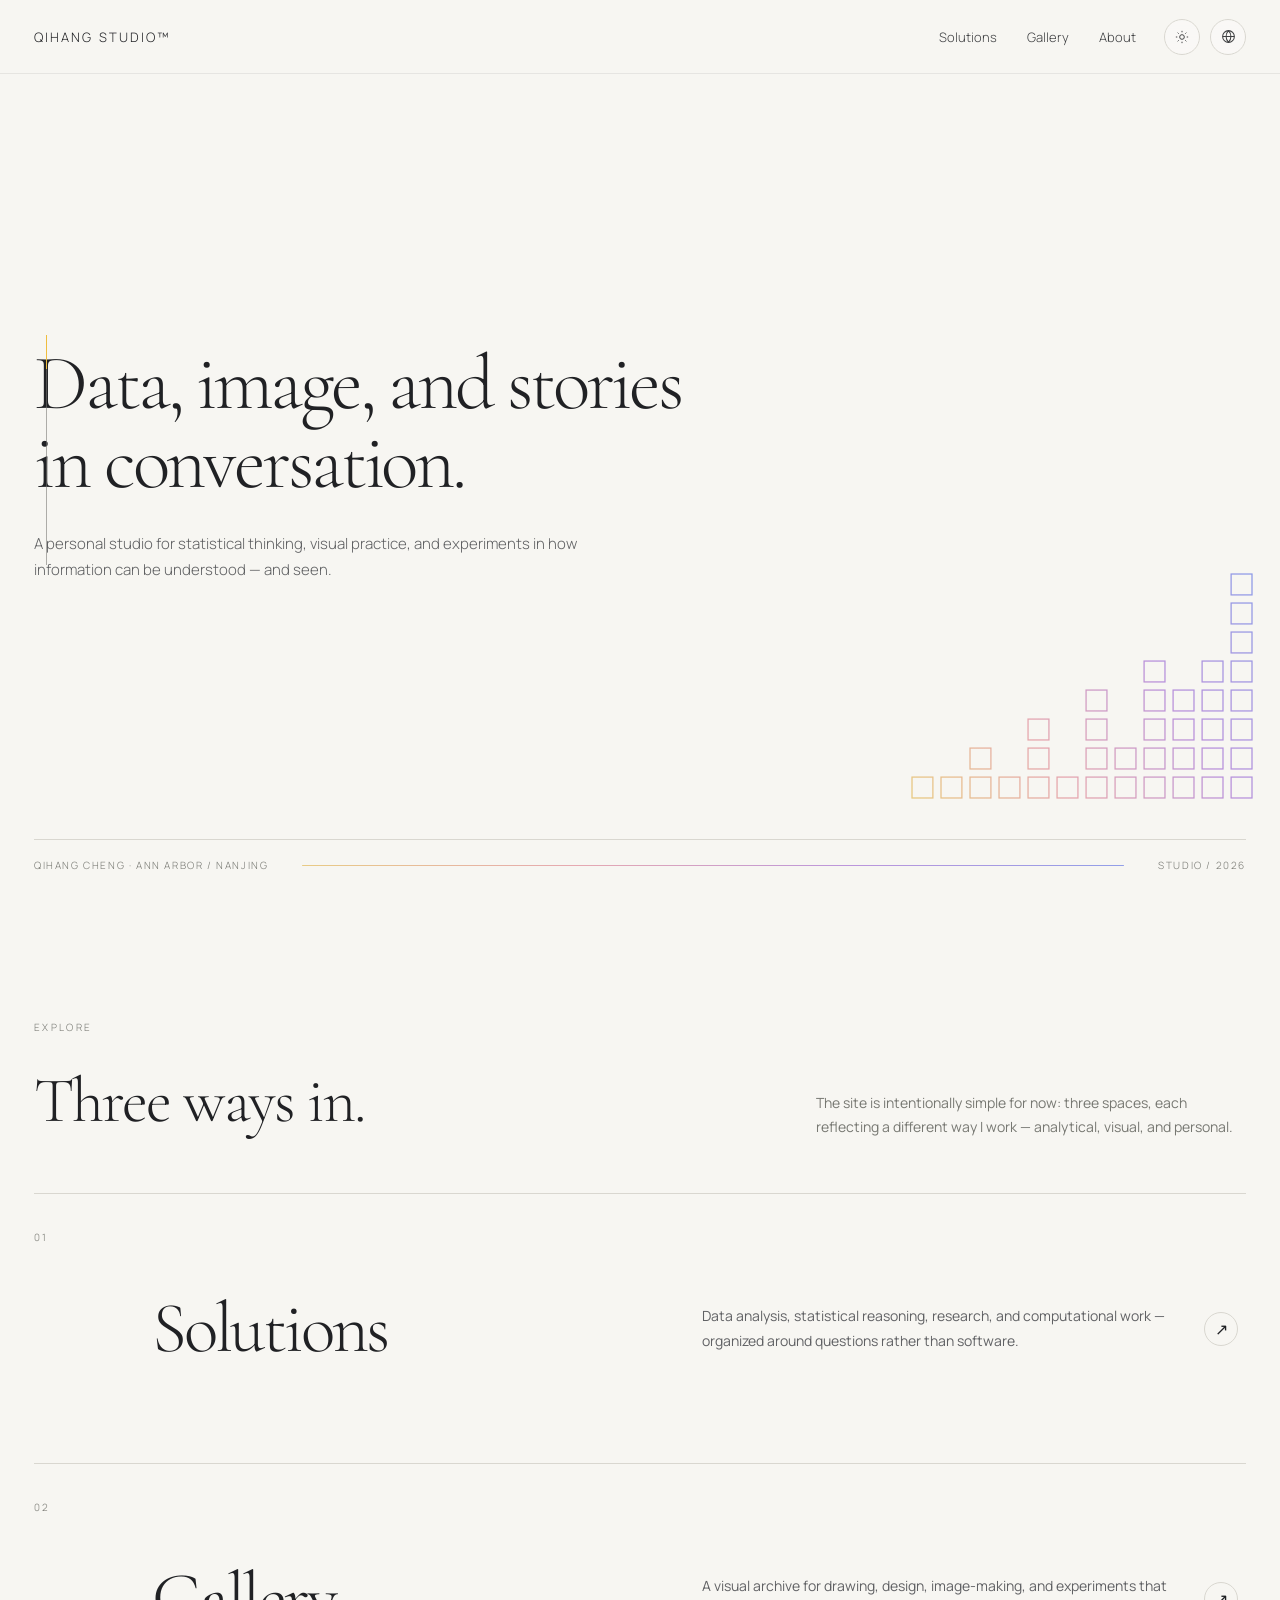
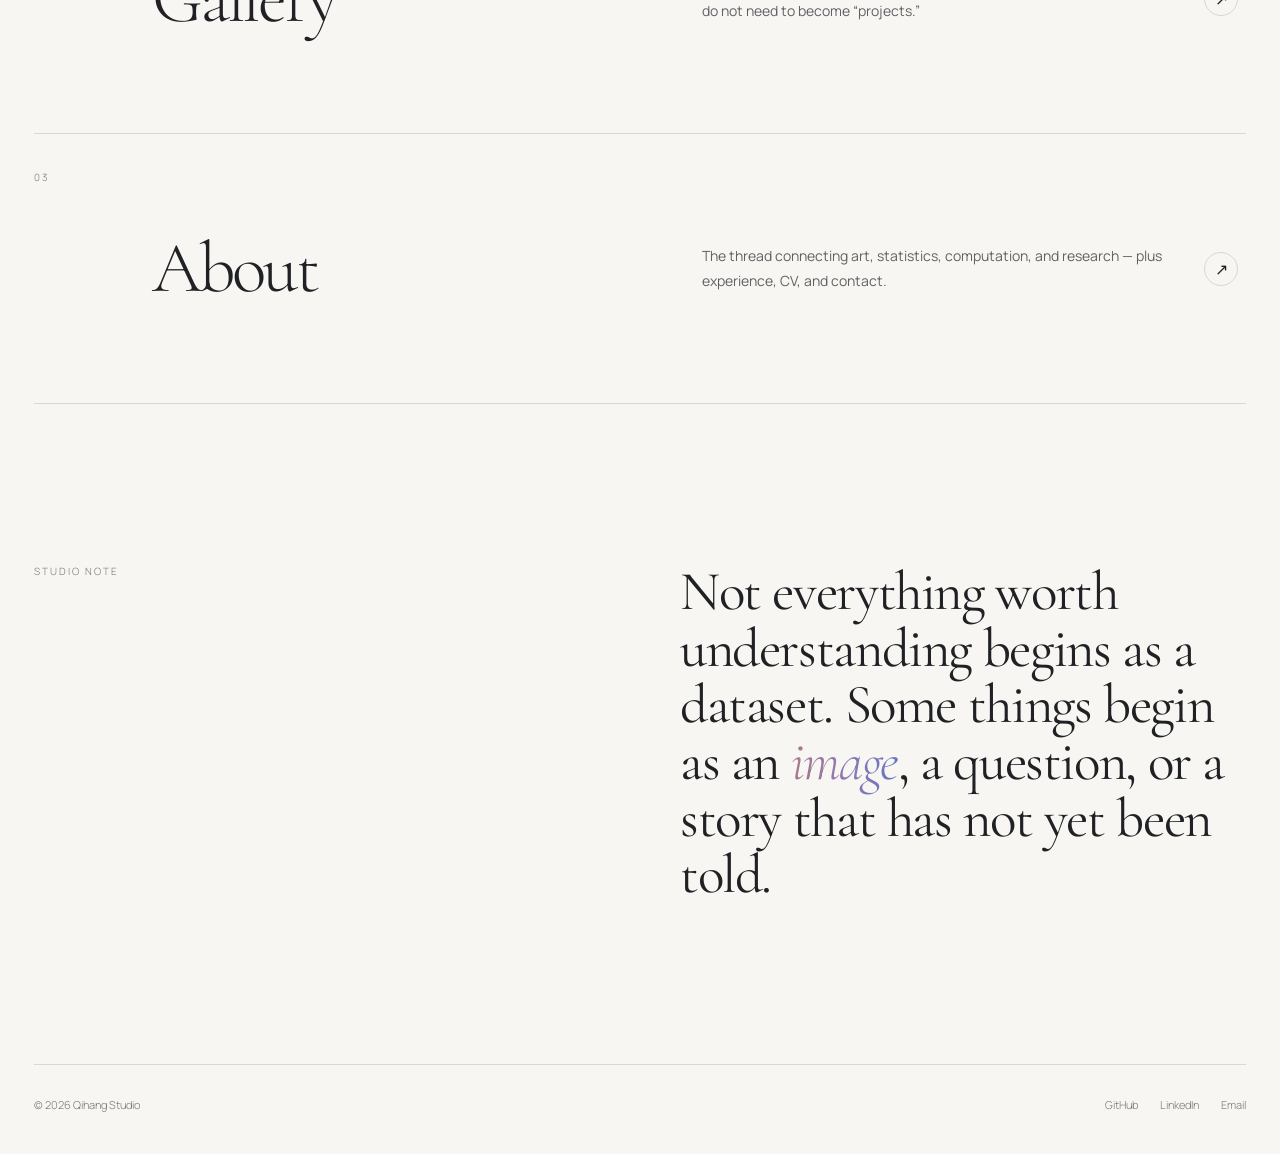
==== frontend/index.html @ 8c37b6cd "Update homepage" ====
<!doctype html>

<html lang="en">

<head>

  <meta charset="utf-8" />

  <meta name="viewport" content="width=device-width, initial-scale=1" />

  <title>Qihang Studio</title>

  <meta name="description" data-i18n-content="meta.description" content="Qihang Studio — data, image, and the stories between them." />

  <script>
    (() => {
      const STORAGE_KEY = "qihangstudio-theme";
      let preference = "system";

      try {
        preference = localStorage.getItem(STORAGE_KEY) || "system";
      } catch (_) {}

      const systemDark =
        window.matchMedia &&
        window.matchMedia("(prefers-color-scheme: dark)").matches;

      const resolved =
        preference === "system"
          ? (systemDark ? "dark" : "light")
          : preference;

      document.documentElement.dataset.theme = resolved;
      document.documentElement.dataset.themePreference = preference;
    })();
  </script>

  <link rel="preconnect" href="https://fonts.googleapis.com">

  <link rel="preconnect" href="https://fonts.gstatic.com" crossorigin>

  <link href="https://fonts.googleapis.com/css2?family=Cormorant+Garamond:ital,wght@0,300;0,400;1,300&family=Manrope:wght@300;400;500&display=swap" rel="stylesheet">

  <style>

    :root {
      color-scheme: light;

      --bg: #f7f6f2;
      --surface: rgba(247, 246, 242, 0.84);
      --text: #202124;
      --muted: #777872;
      --line: #d9d7d0;

      --nav-text: #3f4042;
      --nav-hover: #111214;
      --copy: #5e5f61;
      --practice-copy: #606164;

      --header-border: rgba(32, 33, 36, 0.08);
      --control-bg: rgba(255, 255, 255, 0.28);
      --menu-bg: rgba(250, 249, 246, 0.96);
      --menu-border: rgba(32, 33, 36, 0.10);
      --menu-shadow: 0 18px 45px rgba(33, 34, 37, 0.10);
      --control-shadow: 0 6px 22px rgba(78, 80, 96, 0.10);
      --soft-hover: rgba(32, 33, 36, 0.045);

      --practice-hover-a: rgba(231, 198, 121, 0.04);
      --practice-hover-b: rgba(228, 160, 170, 0.055);
      --practice-hover-c: rgba(181, 139, 217, 0.055);
      --practice-hover-d: rgba(135, 149, 231, 0.05);

      --champagne: #e7c679;
      --rose: #e4a0aa;
      --lavender: #b58bd9;
      --peri: #8795e7;

      --quote-a: #a87988;
      --quote-b: #8d78b4;
      --quote-c: #6877be;

      /* Scroll indicator — intentionally more saturated than the main palette. */
      --scroll-track: rgba(119, 120, 114, 0.58);
      --scroll-champagne: #efbd3f;
      --scroll-rose: #eb7895;
      --scroll-lavender: #ad69df;
      --scroll-peri: #657cf2;

      --max: 1480px;
    }

    html[data-theme="dark"] {
      color-scheme: dark;

      --bg: #090909;
      --surface: rgba(9, 9, 9, 0.90);
      --text: #efede8;
      --muted: #9c9a95;
      --line: #282826;

      --nav-text: #c4c2bc;
      --nav-hover: #f7f4ef;
      --copy: #b8b6b0;
      --practice-copy: #b3b1ab;

      --header-border: rgba(255, 255, 255, 0.075);
      --control-bg: rgba(255, 255, 255, 0.025);
      --menu-bg: rgba(14, 14, 13, 0.97);
      --menu-border: rgba(255, 255, 255, 0.10);
      --menu-shadow: 0 18px 45px rgba(0, 0, 0, 0.30);
      --control-shadow: 0 6px 22px rgba(0, 0, 0, 0.24);
      --soft-hover: rgba(255, 255, 255, 0.05);

      --practice-hover-a: rgba(217, 184, 111, 0.035);
      --practice-hover-b: rgba(207, 141, 156, 0.045);
      --practice-hover-c: rgba(162, 122, 202, 0.045);
      --practice-hover-d: rgba(125, 141, 221, 0.045);

      --champagne: #d9b86f;
      --rose: #cf8d9c;
      --lavender: #a27aca;
      --peri: #7d8ddd;

      --quote-a: #c08798;
      --quote-b: #a886d1;
      --quote-c: #8494e6;

      /* Brighter spectrum so the indicator stays visible on near-black. */
      --scroll-track: rgba(156, 154, 149, 0.50);
      --scroll-champagne: #ffd767;
      --scroll-rose: #ff8daa;
      --scroll-lavender: #c58cff;
      --scroll-peri: #8fa2ff;
    }

    * { box-sizing: border-box; }

    html { scroll-behavior: smooth; }

    body {

      margin: 0;

      background: var(--bg);

      color: var(--text);

      font-family: "Manrope", -apple-system, BlinkMacSystemFont, "Segoe UI", sans-serif;

      -webkit-font-smoothing: antialiased;
      transition: background-color .28s ease, color .28s ease;

    }

    @media (prefers-reduced-motion: reduce) {
      *, *::before, *::after {
        scroll-behavior: auto !important;
        transition-duration: 0.01ms !important;
        animation-duration: 0.01ms !important;
      }
    }

    a { color: inherit; text-decoration: none; }

    button { font: inherit; }

  /* Thin editorial type for interface and display elements. */

  .brand,

  nav,

  .language-label,

  .language-option,

  .eyebrow,

  .hero-footer,

  .practice-number,

  .manifesto-label,

  footer {

    font-weight: 300;

  }

    .site-header {

      position: fixed;

      inset: 0 0 auto 0;

      z-index: 20;

      height: 74px;

      border-bottom: 1px solid var(--header-border);

      background: var(--surface);

      backdrop-filter: blur(18px);

      -webkit-backdrop-filter: blur(18px);

    }

    .header-inner {

      height: 100%;

      max-width: var(--max);

      margin: 0 auto;

      padding: 0 34px;

      display: flex;

      align-items: center;

      justify-content: space-between;

      gap: 30px;

    }

    .brand {

      font-size: 13px;

      font-weight: 300;

      letter-spacing: .16em;

      text-transform: uppercase;

      white-space: nowrap;

    }

    .nav-wrap {

      display: flex;

      align-items: center;

      gap: 28px;

    }

    nav {

      display: flex;

      align-items: center;

      gap: 30px;

      font-size: 13px;

    }

    nav a {

      position: relative;

      color: var(--nav-text);

      transition: color .2s ease;

    }

    nav a::after {

      content: "";

      position: absolute;

      left: 0;

      right: 100%;

      bottom: -7px;

      height: 1px;

      background: linear-gradient(90deg, var(--rose), var(--lavender), var(--peri));

      transition: right .25s ease;

    }

    nav a:hover { color: var(--nav-hover); }

    nav a:hover::after { right: 0; }

    .nav-wrap {
      gap: 10px;
    }

    .nav-wrap nav {
      margin-right: 18px;
    }

    .appearance {
      position: relative;
    }

    .appearance-button {
      width: 36px;
      height: 36px;
      padding: 0;
      border-radius: 50%;
      border: 1px solid var(--line);
      background: var(--control-bg);
      display: grid;
      place-items: center;
      cursor: pointer;
      color: var(--nav-text);
      transition:
        transform .2s ease,
        border-color .2s ease,
        box-shadow .2s ease,
        background-color .28s ease,
        color .28s ease;
    }

    .appearance-button:hover,
    .appearance-button[aria-expanded="true"] {
      transform: translateY(-1px);
      border-color: var(--peri);
      box-shadow: var(--control-shadow);
    }

    .appearance-button svg {
      width: 16px;
      height: 16px;
    }

    .theme-icon-moon {
      display: none;
    }

    html[data-theme="dark"] .theme-icon-sun {
      display: none;
    }

    html[data-theme="dark"] .theme-icon-moon {
      display: block;
    }

    .appearance-menu {
      position: absolute;
      right: 0;
      top: 48px;
      width: 166px;
      padding: 10px;
      border: 1px solid var(--menu-border);
      border-radius: 14px;
      background: var(--menu-bg);
      backdrop-filter: blur(22px);
      -webkit-backdrop-filter: blur(22px);
      box-shadow: var(--menu-shadow);
      opacity: 0;
      visibility: hidden;
      transform: translateY(-8px);
      transition: .2s ease;
    }

    .appearance-menu.open {
      opacity: 1;
      visibility: visible;
      transform: translateY(0);
    }

    .appearance-label {
      padding: 8px 10px 7px;
      font-size: 9px;
      font-weight: 300;
      letter-spacing: .18em;
      color: var(--muted);
      text-transform: uppercase;
    }

    .theme-option {
      width: 100%;
      border: 0;
      background: transparent;
      text-align: left;
      padding: 10px;
      border-radius: 9px;
      cursor: pointer;
      display: flex;
      justify-content: space-between;
      color: var(--nav-text);
      font-weight: 300;
    }

    .theme-option:hover {
      background: var(--soft-hover);
    }

    .theme-option .check {
      color: var(--peri);
    }

    .language {

      position: relative;

    }

    .language-button {

      width: 36px;

      height: 36px;

      padding: 0;

      border-radius: 50%;

      border: 1px solid var(--line);

      background: var(--control-bg);

      display: grid;

      place-items: center;

      cursor: pointer;

      color: var(--nav-text);

      transition: transform .2s ease, border-color .2s ease, box-shadow .2s ease, background-color .28s ease, color .28s ease;

    }

    .language-button:hover,

    .language-button[aria-expanded="true"] {

      transform: translateY(-1px);

      border-color: var(--peri);

      box-shadow: var(--control-shadow);

    }

    .language-button svg { width: 17px; height: 17px; }

    .language-menu {

      position: absolute;

      right: 0;

      top: 48px;

      width: 185px;

      padding: 10px;

      border: 1px solid var(--menu-border);

      border-radius: 14px;

      background: var(--menu-bg);

      backdrop-filter: blur(22px);

      -webkit-backdrop-filter: blur(22px);

      box-shadow: var(--menu-shadow);

      opacity: 0;

      visibility: hidden;

      transform: translateY(-8px);

      transition: .2s ease;

    }

    .language-menu.open {

      opacity: 1;

      visibility: visible;

      transform: translateY(0);

    }

    .language-label {

      padding: 8px 10px 7px;

      font-size: 9px;

      letter-spacing: .18em;

      color: var(--muted);

      text-transform: uppercase;

    }

    .language-option {

      width: 100%;

      border: 0;

      background: transparent;

      text-align: left;

      padding: 10px;

      border-radius: 9px;

      cursor: pointer;

      display: flex;

      justify-content: space-between;

      color: var(--nav-text);

    }

    .language-option:hover { background: var(--soft-hover); }

    .language-option .check { color: var(--peri); }


    /* Scroll indicator: muted rail + one moving color segment. */
    .scroll-rail {
      --scroll-progress: 0;
      --scroll-color: var(--scroll-champagne);

      position: fixed;
      z-index: 18;
      left: 46px;
      top: 50%;

      width: 1px;
      height: 230px;
      transform: translateY(-50%);

      background: var(--scroll-track);
      pointer-events: none;
      overflow: hidden;
    }

    .scroll-thumb {
      position: absolute;
      left: 0;
      top: 0;

      width: 1px;
      height: 34px;

      background: var(--scroll-color);

      transform:
        translateY(calc(var(--scroll-progress) * (230px - 34px)));

      will-change: transform, background-color;
    }

    main { overflow: hidden; }

    .hero {

      min-height: 100vh;

      position: relative;

      display: flex;

      align-items: stretch;

    }

    .hero::before {

      content: none;

    }

    .hero-inner {

      position: relative;

      z-index: 2;

      max-width: var(--max);

      width: 100%;

      margin: 0 auto;

      padding: 164px 34px 28px;

      display: grid;

      grid-template-rows: 1fr auto;

    }

    .eyebrow {

      font-size: 10px;

      letter-spacing: .23em;

      text-transform: uppercase;

      color: var(--muted);

      margin-bottom: 28px;

    }

    .hero-copy {
      max-width: 1000px;
      align-self: center;
      padding-bottom: 76px;
    }

    h1 {

      margin: 0;

      max-width: 980px;

      font-family: "Cormorant Garamond", Georgia, serif;

      font-size: clamp(50px, 14vw, 78px);

      line-height: 1.01;

      letter-spacing: -.04em;

      font-weight: 300;

    }

    .hero-title span {
      display: block;
    }

  .hero-description {
    margin: 30px 0 0;
    max-width: 560px;
    font-size: 15px;
    font-weight: 300;
    line-height: 1.72;
    color: var(--copy);
  }

  .hero-sub {

      margin: 42px 0 0 auto;

      max-width: 470px;

      font-size: 15px;

      line-height: 1.72;

      color: var(--copy);

    }

  /* Procedural histogram — all squares share one spectrum. */

  .hero-histogram {
    position: absolute;
    right: 28px;
    bottom: 102px;
    width: 340px;
    height: 224px;
    pointer-events: none;
    opacity: .94;
  }
.hero-histogram svg {

    display: block;

    width: 100%;

    height: 100%;

    overflow: visible;

  }

  .hero-footer {

    border-top: 1px solid var(--line);

    padding-top: 18px;

    display: flex;

    align-items: center;

    gap: 22px;

    font-size: 10px;

    letter-spacing: .16em;

    text-transform: uppercase;

    color: var(--muted);

  }

  .spectrum-line {

      flex: 1;

      height: 1px;

      min-width: 160px;

      margin: 0 12px;

      background: linear-gradient(

        90deg,

        var(--champagne),

        var(--rose),

        var(--lavender),

        var(--peri)

      );

      border-radius: 999px;

      opacity: .9;

    }

    .section {

      max-width: var(--max);

      margin: 0 auto;

      padding: 0 34px;

    }

    .practice-head {

      padding: 120px 0 54px;

      display: flex;

      align-items: end;

      justify-content: space-between;

      gap: 30px;

    }

    .practice-head h2 {

      margin: 0;

      font-family: "Cormorant Garamond", Georgia, serif;

      font-size: clamp(48px, 5vw, 78px);

      font-weight: 300;

      letter-spacing: -.03em;

    }

    .practice-head p {

      margin: 0;

      max-width: 430px;

      color: var(--muted);

      font-size: 14px;

      line-height: 1.7;

    }

    .practice-list {

      border-bottom: 1px solid var(--line);

    }

    .practice-item {

      min-height: 270px;

      border-top: 1px solid var(--line);

      display: grid;

      grid-template-columns: 90px 1.1fr 1fr 42px;

      gap: 28px;

      align-items: center;

      position: relative;

      isolation: isolate;

    }

    .practice-item::before {
      content: "";
      position: absolute;
      inset: 18px -14px;
      z-index: -1;
      border-radius: 22px;

      background: linear-gradient(
        90deg,
        var(--practice-hover-a),
        var(--practice-hover-b),
        var(--practice-hover-c),
        var(--practice-hover-d)
      );

      opacity: 0;
      transition: opacity .35s ease;
    }

    .practice-item:hover::before {
      opacity: 1;
    }

    .practice-number {

      align-self: start;

      padding-top: 36px;

      font-size: 10px;

      letter-spacing: .15em;

      color: var(--muted);

    }

    .practice-title {

      font-family: "Cormorant Garamond", Georgia, serif;

      font-size: clamp(50px, 5.6vw, 86px);

      letter-spacing: -.04em;

      font-weight: 300;

    }

    .practice-desc {

      max-width: 480px;

      font-size: 14px;

      line-height: 1.75;

      color: var(--practice-copy);

    }

    .arrow {

      width: 34px;

      height: 34px;

      border-radius: 50%;

      border: 1px solid var(--line);

      display: grid;

      place-items: center;

      transition: transform .25s ease, border-color .25s ease;

    }

    .practice-item:hover .arrow {

      transform: translate(4px, -2px);

      border-color: var(--peri);

    }

    .manifesto {

      padding-top: 160px;

      padding-bottom: 160px;

      display: grid;

      grid-template-columns: 1fr 1fr;

      gap: 80px;

      align-items: start;

    }

    .manifesto-label {

      font-size: 10px;

      letter-spacing: .2em;

      text-transform: uppercase;

      color: var(--muted);

    }

    .manifesto-quote {

      font-family: "Cormorant Garamond", Georgia, serif;

      font-size: clamp(42px, 4.3vw, 67px);

      line-height: 1.03;

      letter-spacing: -.025em;

    }

    .manifesto-quote em {

      font-weight: 300;

      background: linear-gradient(90deg, var(--quote-a), var(--quote-b), var(--quote-c));

      -webkit-background-clip: text;

      background-clip: text;

      color: transparent;

    }

    footer {

      border-top: 1px solid var(--line);

      padding: 32px 0 42px;

      display: flex;

      justify-content: space-between;

      gap: 30px;

      color: var(--muted);

      font-size: 11px;

    }

    .footer-links {

      display: flex;

      gap: 22px;

    }

    @media (max-width: 820px) {

      .header-inner { padding: 0 20px; }

      nav { display: none; }

      .scroll-rail { display: none; }

      .hero-inner, .section { padding-left: 20px; padding-right: 20px; }

      .hero-inner { padding-top: 128px; padding-bottom: 30px; }

      .hero-copy {
        align-self: end;
        padding-bottom: 54px;
      }

      .hero-description {
        margin-left: 0;
        max-width: 88%;
      }

      .hero-histogram {
        right: 16px;
        bottom: 176px;
        width: 220px;
        height: 145px;
        opacity: .84;
      }

      h1 { font-size: clamp(58px, 17vw, 92px); }

      .hero-title span {
        display: inline;
      }

      .hero-sub { margin-left: 0; max-width: 88%; }

      .hero-footer { flex-direction: column; }

      .practice-head { align-items: start; flex-direction: column; padding-top: 84px; }

      .practice-item {

        grid-template-columns: 46px 1fr 34px;

        min-height: 240px;

        padding: 30px 0;

      }

      .practice-number { grid-column: 1; padding-top: 10px; }

      .practice-title { grid-column: 2; }

      .practice-desc { grid-column: 2; }

      .arrow { grid-column: 3; grid-row: 1 / span 3; }

      .manifesto { grid-template-columns: 1fr; gap: 36px; padding-top: 110px; padding-bottom: 110px; }

      footer { flex-direction: column; }

    }

    /* Localized typography: one shared layout, with system fonts for CJK. */
    html[lang="zh-CN"] {
      --localized-body-font: "PingFang SC", "Noto Sans SC", "Microsoft YaHei", sans-serif;
      --localized-display-font: "Songti SC", "STSong", "Noto Serif SC", "SimSun", serif;
    }

    html[lang="ja"] {
      --localized-body-font: "Hiragino Sans", "Yu Gothic", "Noto Sans JP", sans-serif;
      --localized-display-font: "Yu Mincho", "Hiragino Mincho ProN", "Hiragino Mincho Pro", "Noto Serif JP", serif;
    }

    html:is([lang="zh-CN"], [lang="ja"]) body {
      font-family: var(--localized-body-font);
      font-weight: 300;
    }

    html:is([lang="zh-CN"], [lang="ja"]) :is(h1, .practice-head h2, .practice-title, .manifesto-quote) {
      font-family: var(--localized-display-font);
      font-weight: 300;
      letter-spacing: 0;
      line-height: 1.35;
    }

    html:is([lang="zh-CN"], [lang="ja"]) h1 {
      font-size: clamp(42px, 6vw, 66px);
    }

    html:is([lang="zh-CN"], [lang="ja"]) .practice-head h2 {
      font-size: clamp(38px, 4.2vw, 64px);
    }

    html:is([lang="zh-CN"], [lang="ja"]) .practice-title {
      font-size: clamp(38px, 4.5vw, 68px);
    }

    html:is([lang="zh-CN"], [lang="ja"]) .manifesto-quote {
      font-size: clamp(32px, 3.5vw, 54px);
      line-height: 1.5;
    }

    html:is([lang="zh-CN"], [lang="ja"]) :is(.eyebrow, .hero-footer, .manifesto-label, .appearance-label, .language-label) {
      letter-spacing: .04em;
    }

    html:not([lang="en"]) .hero-title {
      text-wrap: balance;
    }

    html:not([lang="en"]) .hero-title span {
      display: inline;
    }

    html[lang="fr"] .practice-title {
      hyphens: auto;
    }

    @media (max-width: 820px) {
      html:is([lang="zh-CN"], [lang="ja"]) h1 {
        font-size: clamp(38px, 10vw, 66px);
      }
    }

  </style>

</head>

<body>

  <div class="scroll-rail" id="scrollRail" aria-hidden="true">
    <div class="scroll-thumb"></div>
  </div>

  <header class="site-header">

    <div class="header-inner">

      <a class="brand" href="#top">Qihang Studio™</a>

      <div class="nav-wrap">

        <nav aria-label="Primary navigation" data-i18n-aria-label="nav.label">

          <a href="#solutions" data-i18n="nav.solutions">Solutions</a>

          <a href="#gallery" data-i18n="nav.gallery">Gallery</a>

          <a href="#about" data-i18n="nav.about">About</a>

        </nav>

        <div class="appearance">

          <button
            class="appearance-button"
            id="themeButton"
            aria-label="Choose appearance"
            aria-expanded="false"
            aria-haspopup="true">

            <svg class="theme-icon-sun" viewBox="0 0 24 24" fill="none"
                 stroke="currentColor" stroke-width="1.45" aria-hidden="true">
              <circle cx="12" cy="12" r="3.5"></circle>
              <path d="M12 2.8v2.1M12 19.1v2.1M2.8 12h2.1M19.1 12h2.1M5.5 5.5 7 7M17 17l1.5 1.5M18.5 5.5 17 7M7 17l-1.5 1.5"></path>
            </svg>

            <svg class="theme-icon-moon" viewBox="0 0 24 24" fill="none"
                 stroke="currentColor" stroke-width="1.45" aria-hidden="true">
              <path d="M19.4 15.2A7.8 7.8 0 0 1 8.8 4.6 7.9 7.9 0 1 0 19.4 15.2Z"></path>
            </svg>

          </button>

          <div class="appearance-menu" id="themeMenu">

            <div class="appearance-label" data-i18n="appearance.label">Appearance</div>

            <button class="theme-option" data-theme-choice="system">
              <span data-i18n="appearance.system">System</span><span></span>
            </button>

            <button class="theme-option" data-theme-choice="light">
              <span data-i18n="appearance.light">Light</span><span></span>
            </button>

            <button class="theme-option" data-theme-choice="dark">
              <span data-i18n="appearance.dark">Dark</span><span></span>
            </button>

          </div>

        </div>

        <div class="language">

          <button class="language-button" id="languageButton" aria-label="Choose language" data-i18n-aria-label="language.choose" aria-expanded="false">

            <svg viewBox="0 0 24 24" fill="none" stroke="currentColor" stroke-width="1.45" aria-hidden="true">

              <circle cx="12" cy="12" r="8.3"></circle>

              <path d="M3.9 12h16.2M12 3.7c2.2 2.3 3.4 5.1 3.4 8.3S14.2 18 12 20.3C9.8 18 8.6 15.2 8.6 12S9.8 6 12 3.7Z"></path>

            </svg>

          </button>

          <div class="language-menu" id="languageMenu">

            <div class="language-label" data-i18n="language.label">Language</div>

            <button class="language-option" data-lang="en" aria-pressed="true"><span lang="en">English</span><span class="check" aria-hidden="true">✓</span></button>

            <button class="language-option" data-lang="zh" aria-pressed="false"><span lang="zh-CN">中文</span><span class="check" aria-hidden="true"></span></button>

            <button class="language-option" data-lang="ja" aria-pressed="false"><span lang="ja">日本語</span><span class="check" aria-hidden="true"></span></button>

            <button class="language-option" data-lang="fr" aria-pressed="false"><span lang="fr">Français</span><span class="check" aria-hidden="true"></span></button>

          </div>

        </div>

      </div>

    </div>

  </header>

    <main id="top">

      <section class="hero">

        <div class="hero-inner">

          <div class="hero-copy">

            <h1 class="hero-title">
              <span data-i18n="hero.titleLine1">Data, image, and stories</span>
              <span data-i18n="hero.titleLine2">in conversation.</span>
            </h1>

            <p class="hero-description" data-i18n="hero.description">

              A personal studio for statistical thinking, visual practice,

              and experiments in how information can be understood — and seen.

            </p>

          </div>

        <div class="hero-histogram" aria-hidden="true">
          <svg id="heroHistogram" role="presentation">
            <defs>
              <linearGradient
                id="histogramSpectrum"
                gradientUnits="userSpaceOnUse">
                <stop offset="0%" style="stop-color: var(--champagne)" />
                <stop offset="34%" style="stop-color: var(--rose)" />
                <stop offset="67%" style="stop-color: var(--lavender)" />
                <stop offset="100%" style="stop-color: var(--peri)" />
              </linearGradient>
            </defs>

            <g
              id="histogramSquares"
              fill="none"
              stroke="url(#histogramSpectrum)"
              stroke-width="1.1"
              vector-effect="non-scaling-stroke">
            </g>
          </svg>
        </div>

        <div class="hero-footer">

            <span>Qihang Cheng · <span data-i18n="hero.location">Ann Arbor / Nanjing</span></span>

            <div class="spectrum-line" aria-hidden="true"></div>

            <span><span data-i18n="hero.studio">Studio</span> / 2026</span>

          </div>

        </div>

      </section>

    <section class="section" aria-labelledby="practiceTitle">

      <div class="practice-head">

        <div>

          <div class="eyebrow" data-i18n="practice.label">Explore</div>

          <h2 id="practiceTitle" data-i18n="practice.title">Three ways in.</h2>

        </div>

        <p data-i18n="practice.description">

          The site is intentionally simple for now: three spaces, each reflecting a different way I work — analytical, visual, and personal.

        </p>

      </div>

      <div class="practice-list">

        <a class="practice-item" id="solutions" href="#">

          <div class="practice-number">01</div>

          <div class="practice-title" data-i18n="nav.solutions">Solutions</div>

          <div class="practice-desc" data-i18n="solutions.description">Data analysis, statistical reasoning, research, and computational work — organized around questions rather than software.</div>

          <div class="arrow" aria-hidden="true">↗</div>

        </a>

        <a class="practice-item" id="gallery" href="#">

          <div class="practice-number">02</div>

          <div class="practice-title" data-i18n="nav.gallery">Gallery</div>

          <div class="practice-desc" data-i18n="gallery.description">A visual archive for drawing, design, image-making, and experiments that do not need to become “projects.”</div>

          <div class="arrow" aria-hidden="true">↗</div>

        </a>

        <a class="practice-item" id="about" href="#">

          <div class="practice-number">03</div>

          <div class="practice-title" data-i18n="nav.about">About</div>

          <div class="practice-desc" data-i18n="about.description">The thread connecting art, statistics, computation, and research — plus experience, CV, and contact.</div>

          <div class="arrow" aria-hidden="true">↗</div>

        </a>

      </div>

    </section>

    <section class="section manifesto">

      <div class="manifesto-label" data-i18n="manifesto.label">Studio note</div>

      <div class="manifesto-quote">

        <span data-i18n="manifesto.before">Not everything worth understanding begins as a dataset. Some things begin as an </span><em data-i18n="manifesto.emphasis">image</em><span data-i18n="manifesto.after">, a question, or a story that has not yet been told.</span>

      </div>

    </section>

  </main>

  <div class="section">

    <footer>

      <span>© 2026 Qihang Studio</span>

      <div class="footer-links">

        <a href="https://github.com/QihangStudio"

          target="_blank"

          rel="noopener noreferrer">

          GitHub

        </a>

        <a href="#">LinkedIn</a>

        <a href="mailto:hello@example.com" data-i18n="footer.email">Email</a>

      </div>

    </footer>

  </div>

  <script>
    // ---------------------------------------------------------------
    // Local copy for the shared interface. Only marked text is replaced.
    // Non-English hero titles wrap naturally in the first shared span.
    // Keep manifesto segments adjacent to preserve language-specific spacing.
    // ---------------------------------------------------------------
    const translations = {
      en: {
        'meta.description': 'Qihang Studio — data, image, and the stories between them.',
        'nav.label': 'Primary navigation',
        'nav.solutions': 'Solutions',
        'nav.gallery': 'Gallery',
        'nav.about': 'About',
        'appearance.label': 'Appearance',
        'appearance.system': 'System',
        'appearance.light': 'Light',
        'appearance.dark': 'Dark',
        'appearance.status': 'Appearance: {preference}. Current theme: {theme}.',
        'language.label': 'Language',
        'language.choose': 'Choose language',
        'hero.titleLine1': 'Data, image, and stories',
        'hero.titleLine2': 'in conversation.',
        'hero.description': 'A personal studio for statistical thinking, visual practice, and experiments in how information can be understood — and seen.',
        'hero.location': 'Ann Arbor / Nanjing',
        'hero.studio': 'Studio',
        'practice.label': 'Explore',
        'practice.title': 'Three ways in.',
        'practice.description': 'The site is intentionally simple for now: three spaces, each reflecting a different way I work — analytical, visual, and personal.',
        'solutions.description': 'Data analysis, statistical reasoning, research, and computational work — organized around questions rather than software.',
        'gallery.description': 'A visual archive for drawing, design, image-making, and experiments that do not need to become “projects.”',
        'about.description': 'The thread connecting art, statistics, computation, and research — plus experience, CV, and contact.',
        'manifesto.label': 'Studio note',
        'manifesto.before': 'Not everything worth understanding begins as a dataset. Some things begin as an ',
        'manifesto.emphasis': 'image',
        'manifesto.after': ', a question, or a story that has not yet been told.',
        'footer.email': 'Email'
      },
      zh: {
        'meta.description': 'Qihang Studio — 数据、影像，以及其间的故事。',
        'nav.label': '主导航',
        'nav.solutions': '方法',
        'nav.gallery': '图集',
        'nav.about': '关于',
        'appearance.label': '外观',
        'appearance.system': '跟随系统',
        'appearance.light': '浅色',
        'appearance.dark': '深色',
        'appearance.status': '外观设置：{preference}。当前主题：{theme}。',
        'language.label': '语言',
        'language.choose': '选择语言',
        'hero.titleLine1': '让数据、影像与故事彼此对话。',
        'hero.titleLine2': '',
        'hero.description': '一个个人工作室，以统计思维与视觉实践，探索理解信息、看见信息的不同方式。',
        'hero.location': '安娜堡 / 南京',
        'hero.studio': '工作室',
        'practice.label': '探索',
        'practice.title': '三个入口。',
        'practice.description': '网站暂且保持简单：三个空间，分别呈现我的分析探索、视觉实践与个人经历。',
        'solutions.description': '数据分析、统计推理、研究与计算——从问题出发，而非围绕软件展开。',
        'gallery.description': '收录绘画、设计与影像创作，也留下一些不必成为「项目」的实验。',
        'about.description': '串联艺术、统计、计算与研究的线索，以及个人经历、简历与联系方式。',
        'manifesto.label': '工作室手记',
        'manifesto.before': '值得理解的事物，并非都始于数据。有些始于一幅',
        'manifesto.emphasis': '影像',
        'manifesto.after': '、一个问题，或一段尚未讲述的故事。',
        'footer.email': '邮件'
      },
      ja: {
        'meta.description': 'Qihang Studio — データ、イメージ、そのあいだにある物語。',
        'nav.label': 'メインナビゲーション',
        'nav.solutions': 'アプローチ',
        'nav.gallery': 'ギャラリー',
        'nav.about': '私について',
        'appearance.label': '外観',
        'appearance.system': 'システム',
        'appearance.light': 'ライト',
        'appearance.dark': 'ダーク',
        'appearance.status': '外観設定：{preference}。現在のテーマ：{theme}。',
        'language.label': '言語',
        'language.choose': '言語を選ぶ',
        'hero.titleLine1': 'データ、イメージ、物語が交わる。',
        'hero.titleLine2': '',
        'hero.description': '統計的思考と視覚表現を通して、情報の捉え方、見え方を探る個人スタジオ。',
        'hero.location': 'アナーバー / 南京',
        'hero.studio': 'スタジオ',
        'practice.label': '探索',
        'practice.title': '三つの入口。',
        'practice.description': '今は、シンプルな構成に。分析、視覚表現、そして私自身について。三つの場所から、日々の取り組みを紹介します。',
        'solutions.description': 'データ分析、統計的推論、研究、計算。ソフトウェアではなく、問いを起点にした取り組み。',
        'gallery.description': 'ドローイング、デザイン、イメージの制作を集めた視覚のアーカイブ。「プロジェクト」にならない実験も、ここに。',
        'about.description': 'アート、統計、計算、研究をつなぐもの。これまでの歩み、経歴、連絡先も。',
        'manifesto.label': 'スタジオノート',
        'manifesto.before': '理解したいことのすべてが、データから始まるわけではない。一つの',
        'manifesto.emphasis': 'イメージ',
        'manifesto.after': 'や問い、まだ語られていない物語から始まることもある。',
        'footer.email': 'メール'
      },
      fr: {
        'meta.description': 'Qihang Studio — données, images et récits qui les relient.',
        'nav.label': 'Navigation principale',
        'nav.solutions': 'Approches',
        'nav.gallery': 'Galerie',
        'nav.about': 'À propos',
        'appearance.label': 'Apparence',
        'appearance.system': 'Système',
        'appearance.light': 'Clair',
        'appearance.dark': 'Sombre',
        'appearance.status': 'Apparence : {preference}. Thème actuel : {theme}.',
        'language.label': 'Langue',
        'language.choose': 'Choisir la langue',
        'hero.titleLine1': 'Données, images et récits en dialogue.',
        'hero.titleLine2': '',
        'hero.description': 'Un atelier personnel où se croisent réflexion statistique, pratique visuelle et expérimentations sur nos façons de comprendre — et de voir — l’information.',
        'hero.location': 'Ann Arbor / Nankin',
        'hero.studio': 'Atelier',
        'practice.label': 'Explorer',
        'practice.title': 'Trois portes d’entrée.',
        'practice.description': 'Pour l’instant, le site reste simple : trois espaces pour trois facettes de mon travail — analytique, visuelle et personnelle.',
        'solutions.description': 'Analyse de données, raisonnement statistique, recherche et calcul : des travaux guidés par les questions, plutôt que par les logiciels.',
        'gallery.description': 'Des archives visuelles de dessins, de créations graphiques, d’images et d’expériences qui n’ont pas besoin de devenir des « projets ».',
        'about.description': 'Le fil qui relie l’art, les statistiques, le calcul et la recherche. Et aussi : mon parcours, mon CV et mes coordonnées.',
        'manifesto.label': 'Note d’atelier',
        'manifesto.before': 'Tout ce qui mérite d’être compris ne commence pas par des données. Parfois, tout commence par une ',
        'manifesto.emphasis': 'image',
        'manifesto.after': ', une question ou une histoire qui reste à raconter.',
        'footer.email': 'Courriel'
      }
    };

    const LANGUAGE_STORAGE_KEY = 'qihangstudio-language';
    const languageTags = { en: 'en', zh: 'zh-CN', ja: 'ja', fr: 'fr' };
    let currentLanguage = 'en';

    function translate(key) {
      // Nullish fallback preserves intentionally empty hero title segments.
      return translations[currentLanguage][key] ?? translations.en[key];
    }

    // ---------------------------------------------------------------
    // Page scroll indicator
    // ---------------------------------------------------------------
    const scrollRail = document.getElementById('scrollRail');

    const scrollSpectrums = {
      light: [
        { stop: 0.00, color: [239, 189, 63] },
        { stop: 0.34, color: [235, 120, 149] },
        { stop: 0.67, color: [173, 105, 223] },
        { stop: 1.00, color: [101, 124, 242] }
      ],
      dark: [
        { stop: 0.00, color: [255, 215, 103] },
        { stop: 0.34, color: [255, 141, 170] },
        { stop: 0.67, color: [197, 140, 255] },
        { stop: 1.00, color: [143, 162, 255] }
      ]
    };

    function interpolateScrollColor(progress) {
      const theme =
        document.documentElement.dataset.theme === 'dark'
          ? 'dark'
          : 'light';

      const scrollSpectrum = scrollSpectrums[theme];

      for (let i = 0; i < scrollSpectrum.length - 1; i++) {
        const a = scrollSpectrum[i];
        const b = scrollSpectrum[i + 1];

        if (progress <= b.stop) {
          const local =
            (progress - a.stop) / (b.stop - a.stop);

          const channel = (index) =>
            Math.round(
              a.color[index] +
              (b.color[index] - a.color[index]) * local
            );

          return `rgb(${channel(0)}, ${channel(1)}, ${channel(2)})`;
        }
      }

      const last = scrollSpectrum[scrollSpectrum.length - 1].color;
      return `rgb(${last[0]}, ${last[1]}, ${last[2]})`;
    }

    function updateScrollProgress() {
      if (!scrollRail) return;

      const scrollable =
        document.documentElement.scrollHeight - window.innerHeight;

      const progress =
        scrollable > 0
          ? Math.min(1, Math.max(0, window.scrollY / scrollable))
          : 0;

      scrollRail.style.setProperty('--scroll-progress', progress);
      scrollRail.style.setProperty(
        '--scroll-color',
        interpolateScrollColor(progress)
      );
    }

    updateScrollProgress();
    window.addEventListener('scroll', updateScrollProgress, { passive: true });
    window.addEventListener('resize', updateScrollProgress);

    // ---------------------------------------------------------------
    // Appearance: System / Light / Dark
    // ---------------------------------------------------------------
    const THEME_STORAGE_KEY = 'qihangstudio-theme';

    const themeButton = document.getElementById('themeButton');
    const themeMenu = document.getElementById('themeMenu');
    const themeOptions = [...document.querySelectorAll('.theme-option')];
    const systemTheme = window.matchMedia('(prefers-color-scheme: dark)');

    function getThemePreference() {
      try {
        return localStorage.getItem(THEME_STORAGE_KEY) || 'system';
      } catch (_) {
        return 'system';
      }
    }

    function resolveTheme(preference) {
      if (preference === 'system') {
        return systemTheme.matches ? 'dark' : 'light';
      }
      return preference;
    }

    function updateThemeChecks(preference) {
      themeOptions.forEach((option) => {
        option.querySelector('.check')?.remove();

        if (option.dataset.themeChoice === preference) {
          const check = document.createElement('span');
          check.className = 'check';
          check.textContent = '✓';
          option.appendChild(check);
        }
      });
    }

    function applyTheme(preference, persist = true) {
      const resolved = resolveTheme(preference);

      document.documentElement.dataset.theme = resolved;
      document.documentElement.dataset.themePreference = preference;

      if (persist) {
        try {
          localStorage.setItem(THEME_STORAGE_KEY, preference);
        } catch (_) {}
      }

      updateThemeChecks(preference);
      updateScrollProgress();

      updateAppearanceLabel();
    }

    function updateAppearanceLabel() {
      const { themePreference, theme } = document.documentElement.dataset;
      themeButton.setAttribute(
        'aria-label',
        translate('appearance.status')
          .replace('{preference}', translate(`appearance.${themePreference}`))
          .replace('{theme}', translate(`appearance.${theme}`))
      );
    }

    function setThemeMenuOpen(open) {
      themeMenu.classList.toggle('open', open);
      themeButton.setAttribute('aria-expanded', String(open));
    }

    applyTheme(getThemePreference(), false);

    themeButton.addEventListener('click', (event) => {
      event.stopPropagation();

      const willOpen = !themeMenu.classList.contains('open');
      setThemeMenuOpen(willOpen);
      setLanguageMenuOpen(false);
    });

    themeOptions.forEach((option) => {
      option.addEventListener('click', (event) => {
        event.stopPropagation();
        applyTheme(option.dataset.themeChoice);
        setThemeMenuOpen(false);
      });
    });

    systemTheme.addEventListener('change', () => {
      if (getThemePreference() === 'system') {
        applyTheme('system', false);
      }
    });

    // ---------------------------------------------------------------
    // Language menu and localization
    // ---------------------------------------------------------------
    const languageButton = document.getElementById('languageButton');
    const languageMenu = document.getElementById('languageMenu');
    const languageOptions = [...document.querySelectorAll('.language-option')];

    function getLanguagePreference() {
      try {
        return localStorage.getItem(LANGUAGE_STORAGE_KEY) || 'en';
      } catch (_) {
        return 'en';
      }
    }

    function applyLanguage(language, persist = true) {
      currentLanguage = Object.prototype.hasOwnProperty.call(translations, language)
        ? language
        : 'en';

      document.documentElement.lang = languageTags[currentLanguage];

      document.querySelectorAll('[data-i18n]').forEach((element) => {
        element.textContent = translate(element.dataset.i18n);
      });

      // Only these explicit attributes are localized; markup is never injected.
      document.querySelectorAll('[data-i18n-aria-label]').forEach((element) => {
        element.setAttribute('aria-label', translate(element.dataset.i18nAriaLabel));
      });
      document.querySelectorAll('[data-i18n-content]').forEach((element) => {
        element.setAttribute('content', translate(element.dataset.i18nContent));
      });

      languageOptions.forEach((option) => {
        const selected = option.dataset.lang === currentLanguage;
        option.querySelector('.check').textContent = selected ? '✓' : '';
        option.setAttribute('aria-pressed', String(selected));
      });

      updateAppearanceLabel();
      // Translated copy can change the page height without a window resize.
      updateScrollProgress();

      if (persist) {
        try {
          localStorage.setItem(LANGUAGE_STORAGE_KEY, currentLanguage);
        } catch (_) {}
      }
    }

    function setLanguageMenuOpen(open) {
      languageMenu.classList.toggle('open', open);
      languageButton.setAttribute('aria-expanded', String(open));
    }

    applyLanguage(getLanguagePreference(), false);

    languageButton.addEventListener('click', (event) => {
      event.stopPropagation();

      const willOpen = !languageMenu.classList.contains('open');
      setLanguageMenuOpen(willOpen);
      setThemeMenuOpen(false);
    });

    languageOptions.forEach((option) => {
      option.addEventListener('click', (event) => {
        event.stopPropagation();

        applyLanguage(option.dataset.lang);
        setLanguageMenuOpen(false);
      });
    });


    // ---------------------------------------------------------------
    // Procedural histogram
    // ---------------------------------------------------------------
    function generateHistogram() {
      const svg = document.getElementById('heroHistogram');
      const group = document.getElementById('histogramSquares');
      const gradient = document.getElementById('histogramSpectrum');

      if (!svg || !group || !gradient) return;

      const SVG_NS = 'http://www.w3.org/2000/svg';

      // Shared geometry for every square.
      const square = 18;
      const gap = 7;
      const step = square + gap;

      // This is the "personality" of the graphic:
      // mostly low on the left, increasingly tall toward the right,
      // with a few intentional dips so it does not look too mechanical.
      const baseHeights = [1, 1, 2, 2, 3, 2, 4, 3, 5, 4, 6, 8];
      const maxHeight = 8;

      const width =
        baseHeights.length * square +
        (baseHeights.length - 1) * gap;

      const height =
        maxHeight * square +
        (maxHeight - 1) * gap;

      svg.setAttribute('viewBox', `0 0 ${width} ${height}`);

      // One shared color field across the entire histogram.
      gradient.setAttribute('x1', '0');
      gradient.setAttribute('y1', String(height));
      gradient.setAttribute('x2', String(width));
      gradient.setAttribute('y2', '0');

      group.replaceChildren();

      // Most columns stay unchanged; some move up/down by exactly one square.
      // This keeps each visit recognizably the same composition.
      const jitterChoices = [-1, 0, 0, 0, 0, 1];

      const heights = baseHeights.map((base, index) => {
        let value =
          base +
          jitterChoices[Math.floor(Math.random() * jitterChoices.length)];

        // Keep the left edge quiet.
        if (index < 2) value = 1;

        // Preserve the strong right-side visual weight.
        if (index === baseHeights.length - 3) value = Math.max(value, 4);
        if (index === baseHeights.length - 2) value = Math.max(value, 5);
        if (index === baseHeights.length - 1) value = Math.max(value, 7);

        return Math.max(1, Math.min(maxHeight, value));
      });

      const baseline = height - square;

      heights.forEach((columnHeight, column) => {
        for (let row = 0; row < columnHeight; row++) {
          const rect = document.createElementNS(SVG_NS, 'rect');

          rect.setAttribute('x', String(column * step));
          rect.setAttribute('y', String(baseline - row * step));
          rect.setAttribute('width', String(square));
          rect.setAttribute('height', String(square));

          group.appendChild(rect);
        }
      });
    }

    generateHistogram();

    // Click anywhere in the hero to gently reshuffle the histogram.
    // Links and buttons are ignored so normal UI interactions are unaffected.
    const hero = document.querySelector('.hero');

    hero?.addEventListener('click', (event) => {
      if (event.target.closest('a, button')) return;
      generateHistogram();
    });

    // Close either menu when the user clicks elsewhere or presses Escape.
    document.addEventListener('click', () => {
      setThemeMenuOpen(false);
      setLanguageMenuOpen(false);
    });

    window.addEventListener('keydown', (event) => {
      if (event.key === 'Escape') {
        setThemeMenuOpen(false);
        setLanguageMenuOpen(false);
      }
    });
  </script>

</body>

</html>
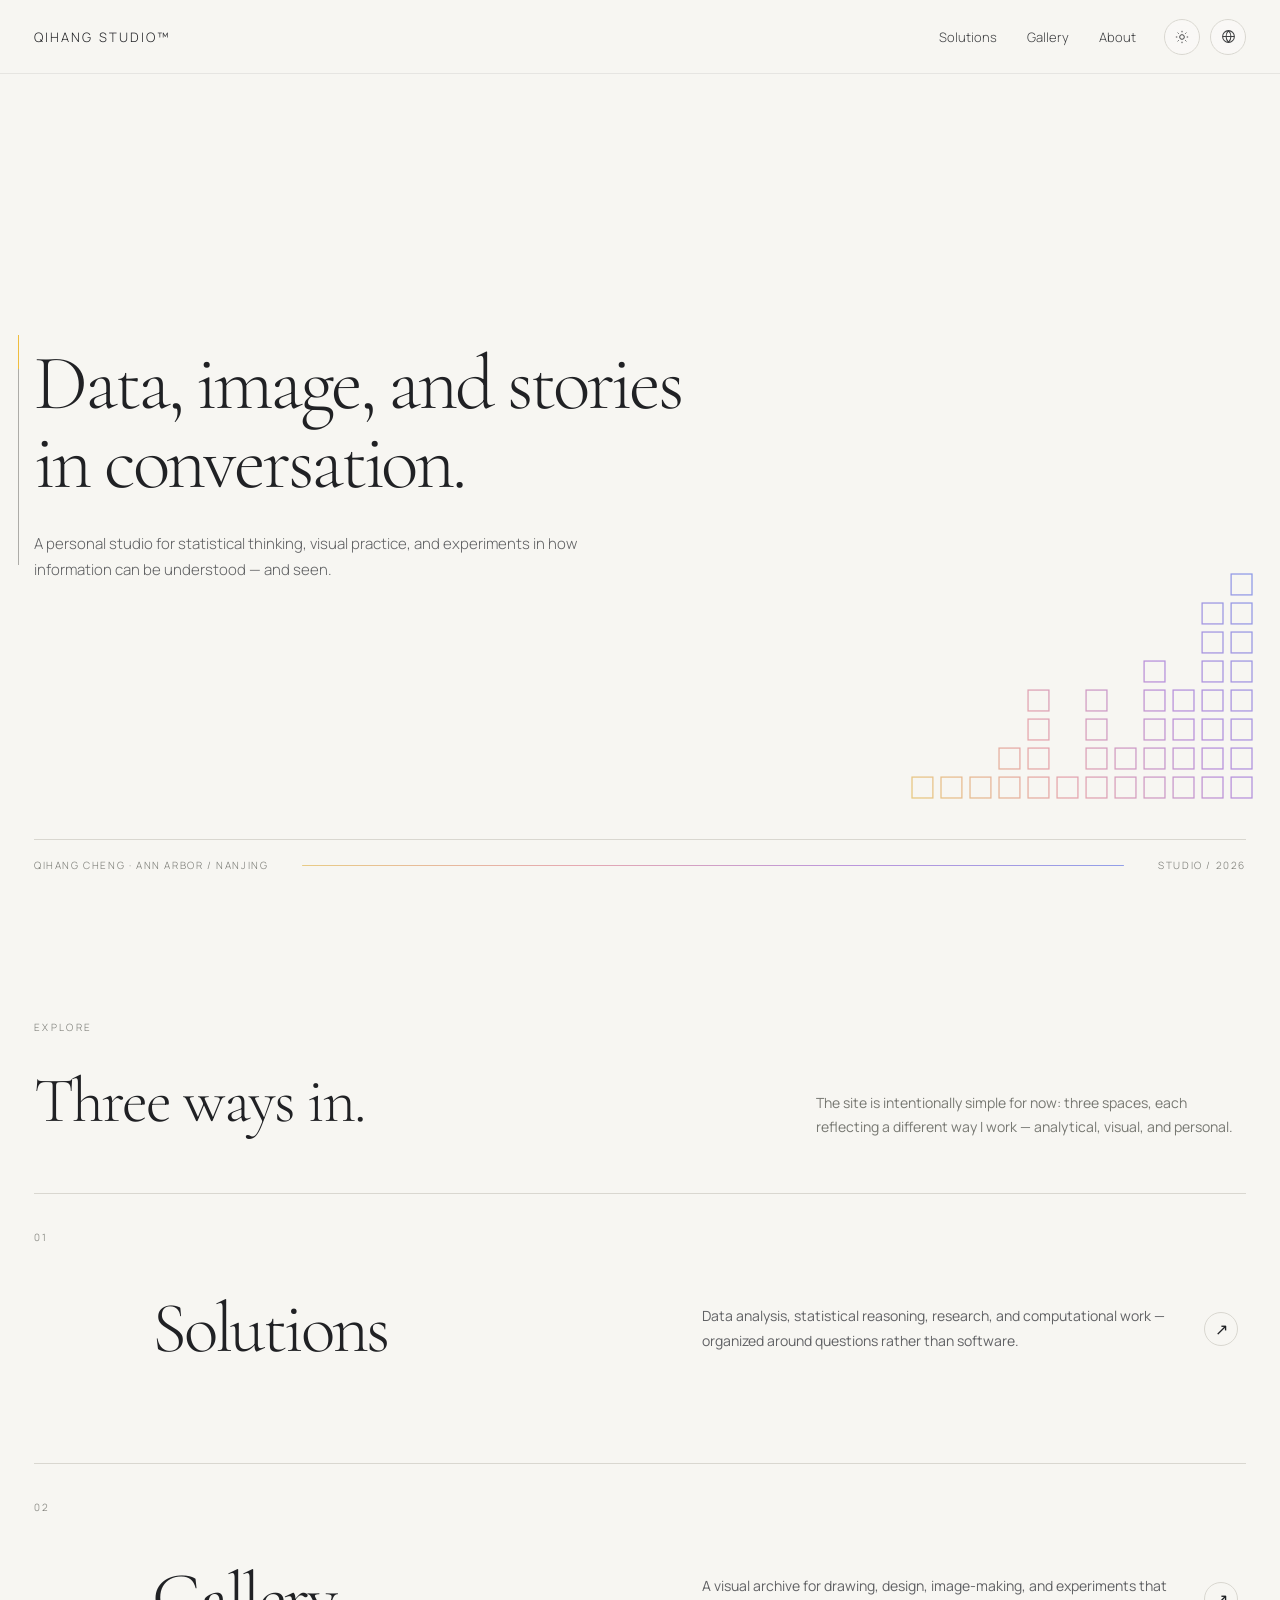
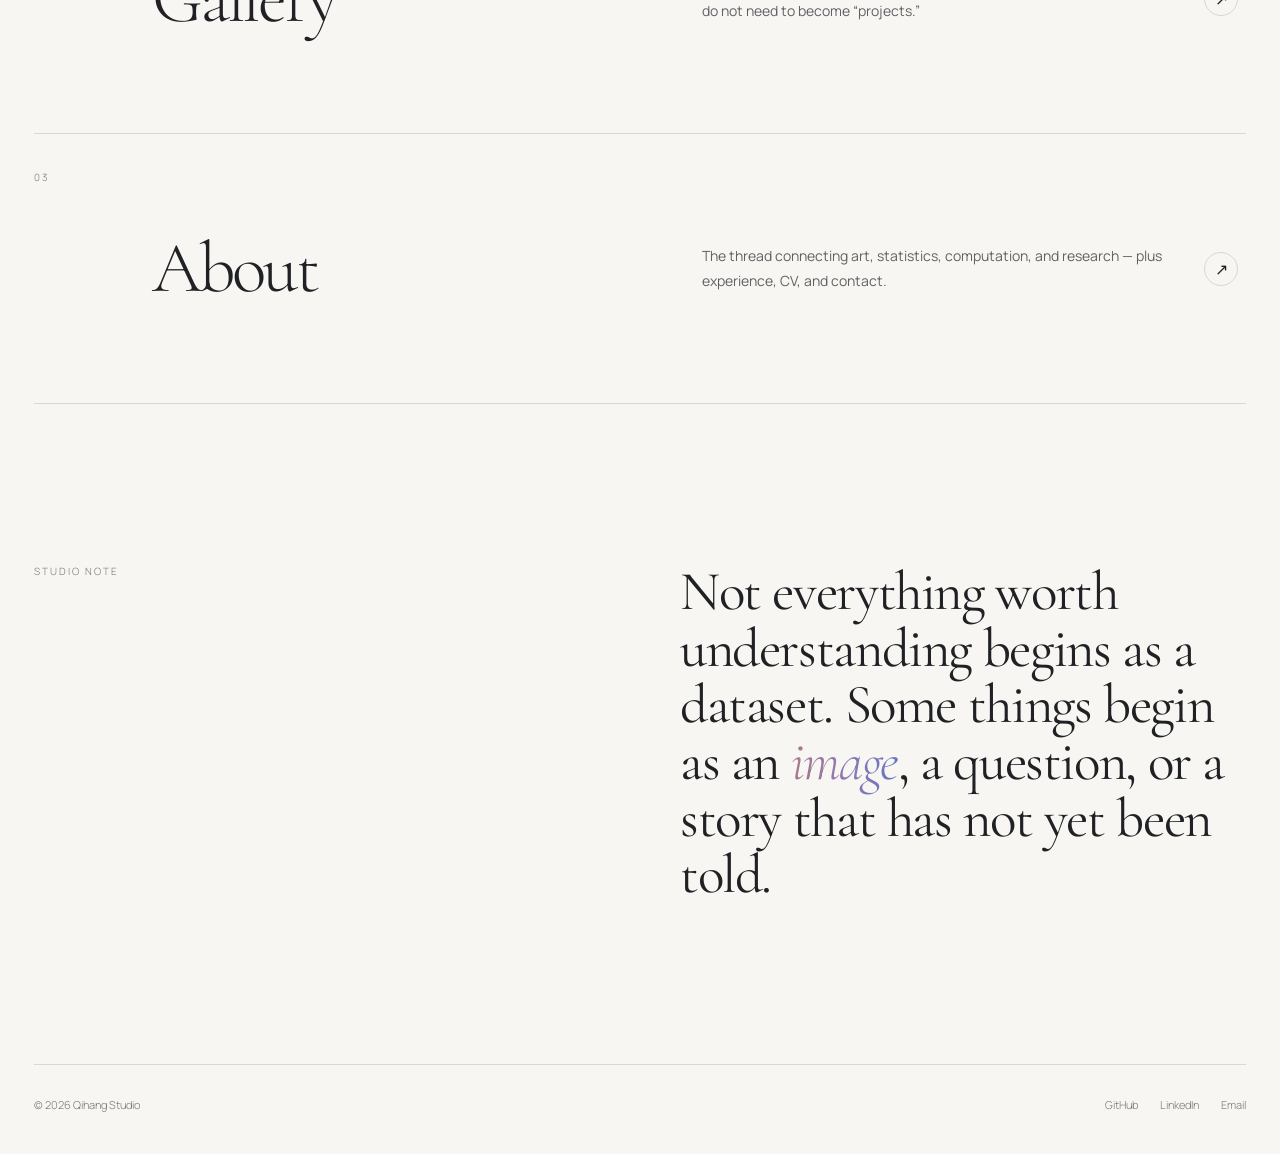
==== commit 7e3f84a9: "Update homepage" ====
--- a/frontend/index.html
+++ b/frontend/index.html
@@ -1,62 +1,43 @@
 <!doctype html>
-
 <html lang="en">
-
 <head>
-
   <meta charset="utf-8" />
-
   <meta name="viewport" content="width=device-width, initial-scale=1" />
-
   <title>Qihang Studio</title>
-
   <meta name="description" data-i18n-content="meta.description" content="Qihang Studio — data, image, and the stories between them." />
-
   <script>
     (() => {
       const STORAGE_KEY = "qihangstudio-theme";
       let preference = "system";
-
       try {
         preference = localStorage.getItem(STORAGE_KEY) || "system";
       } catch (_) {}
-
       const systemDark =
         window.matchMedia &&
         window.matchMedia("(prefers-color-scheme: dark)").matches;
-
       const resolved =
         preference === "system"
           ? (systemDark ? "dark" : "light")
           : preference;
-
       document.documentElement.dataset.theme = resolved;
       document.documentElement.dataset.themePreference = preference;
     })();
   </script>
-
   <link rel="preconnect" href="https://fonts.googleapis.com">
-
   <link rel="preconnect" href="https://fonts.gstatic.com" crossorigin>
-
   <link href="https://fonts.googleapis.com/css2?family=Cormorant+Garamond:ital,wght@0,300;0,400;1,300&family=Manrope:wght@300;400;500&display=swap" rel="stylesheet">
-
   <style>
-
     :root {
       color-scheme: light;
-
       --bg: #f7f6f2;
       --surface: rgba(247, 246, 242, 0.84);
       --text: #202124;
       --muted: #777872;
       --line: #d9d7d0;
-
       --nav-text: #3f4042;
       --nav-hover: #111214;
       --copy: #5e5f61;
       --practice-copy: #606164;
-
       --header-border: rgba(32, 33, 36, 0.08);
       --control-bg: rgba(255, 255, 255, 0.28);
       --menu-bg: rgba(250, 249, 246, 0.96);
@@ -64,45 +45,36 @@
       --menu-shadow: 0 18px 45px rgba(33, 34, 37, 0.10);
       --control-shadow: 0 6px 22px rgba(78, 80, 96, 0.10);
       --soft-hover: rgba(32, 33, 36, 0.045);
-
       --practice-hover-a: rgba(231, 198, 121, 0.04);
       --practice-hover-b: rgba(228, 160, 170, 0.055);
       --practice-hover-c: rgba(181, 139, 217, 0.055);
       --practice-hover-d: rgba(135, 149, 231, 0.05);
-
       --champagne: #e7c679;
       --rose: #e4a0aa;
       --lavender: #b58bd9;
       --peri: #8795e7;
-
       --quote-a: #a87988;
       --quote-b: #8d78b4;
       --quote-c: #6877be;
-
       /* Scroll indicator — intentionally more saturated than the main palette. */
       --scroll-track: rgba(119, 120, 114, 0.58);
       --scroll-champagne: #efbd3f;
       --scroll-rose: #eb7895;
       --scroll-lavender: #ad69df;
       --scroll-peri: #657cf2;
-
       --max: 1480px;
     }
-
     html[data-theme="dark"] {
       color-scheme: dark;
-
       --bg: #090909;
       --surface: rgba(9, 9, 9, 0.90);
       --text: #efede8;
       --muted: #9c9a95;
       --line: #282826;
-
       --nav-text: #c4c2bc;
       --nav-hover: #f7f4ef;
       --copy: #b8b6b0;
       --practice-copy: #b3b1ab;
-
       --header-border: rgba(255, 255, 255, 0.075);
       --control-bg: rgba(255, 255, 255, 0.025);
       --menu-bg: rgba(14, 14, 13, 0.97);
@@ -110,21 +82,17 @@
       --menu-shadow: 0 18px 45px rgba(0, 0, 0, 0.30);
       --control-shadow: 0 6px 22px rgba(0, 0, 0, 0.24);
       --soft-hover: rgba(255, 255, 255, 0.05);
-
       --practice-hover-a: rgba(217, 184, 111, 0.035);
       --practice-hover-b: rgba(207, 141, 156, 0.045);
       --practice-hover-c: rgba(162, 122, 202, 0.045);
       --practice-hover-d: rgba(125, 141, 221, 0.045);
-
       --champagne: #d9b86f;
       --rose: #cf8d9c;
       --lavender: #a27aca;
       --peri: #7d8ddd;
-
       --quote-a: #c08798;
       --quote-b: #a886d1;
       --quote-c: #8494e6;
-
       /* Brighter spectrum so the indicator stays visible on near-black. */
       --scroll-track: rgba(156, 154, 149, 0.50);
       --scroll-champagne: #ffd767;
@@ -132,26 +100,16 @@
       --scroll-lavender: #c58cff;
       --scroll-peri: #8fa2ff;
     }
-
     * { box-sizing: border-box; }
-
     html { scroll-behavior: smooth; }
-
     body {
-
       margin: 0;
-
       background: var(--bg);
-
       color: var(--text);
-
       font-family: "Manrope", -apple-system, BlinkMacSystemFont, "Segoe UI", sans-serif;
-
       -webkit-font-smoothing: antialiased;
       transition: background-color .28s ease, color .28s ease;
-
-    }
-
+    }
     @media (prefers-reduced-motion: reduce) {
       *, *::before, *::after {
         scroll-behavior: auto !important;
@@ -159,157 +117,84 @@
         animation-duration: 0.01ms !important;
       }
     }
-
     a { color: inherit; text-decoration: none; }
-
     button { font: inherit; }
-
   /* Thin editorial type for interface and display elements. */
-
   .brand,
-
   nav,
-
   .language-label,
-
   .language-option,
-
   .eyebrow,
-
   .hero-footer,
-
   .practice-number,
-
   .manifesto-label,
-
   footer {
-
     font-weight: 300;
-
   }
-
     .site-header {
-
       position: fixed;
-
       inset: 0 0 auto 0;
-
       z-index: 20;
-
       height: 74px;
-
       border-bottom: 1px solid var(--header-border);
-
       background: var(--surface);
-
       backdrop-filter: blur(18px);
-
       -webkit-backdrop-filter: blur(18px);
-
-    }
-
+    }
     .header-inner {
-
       height: 100%;
-
       max-width: var(--max);
-
       margin: 0 auto;
-
       padding: 0 34px;
-
       display: flex;
-
       align-items: center;
-
       justify-content: space-between;
-
       gap: 30px;
-
-    }
-
+    }
     .brand {
-
       font-size: 13px;
-
       font-weight: 300;
-
       letter-spacing: .16em;
-
       text-transform: uppercase;
-
       white-space: nowrap;
-
-    }
-
+    }
     .nav-wrap {
-
       display: flex;
-
       align-items: center;
-
       gap: 28px;
-
-    }
-
+    }
     nav {
-
       display: flex;
-
       align-items: center;
-
       gap: 30px;
-
       font-size: 13px;
-
-    }
-
+    }
     nav a {
-
       position: relative;
-
       color: var(--nav-text);
-
       transition: color .2s ease;
-
-    }
-
+    }
     nav a::after {
-
       content: "";
-
       position: absolute;
-
       left: 0;
-
       right: 100%;
-
       bottom: -7px;
-
       height: 1px;
-
       background: linear-gradient(90deg, var(--rose), var(--lavender), var(--peri));
-
       transition: right .25s ease;
-
-    }
-
+    }
     nav a:hover { color: var(--nav-hover); }
-
     nav a:hover::after { right: 0; }
-
     .nav-wrap {
       gap: 10px;
     }
-
     .nav-wrap nav {
       margin-right: 18px;
     }
-
     .appearance {
       position: relative;
     }
-
     .appearance-button {
       width: 36px;
       height: 36px;
@@ -328,31 +213,25 @@
         background-color .28s ease,
         color .28s ease;
     }
-
     .appearance-button:hover,
     .appearance-button[aria-expanded="true"] {
       transform: translateY(-1px);
       border-color: var(--peri);
       box-shadow: var(--control-shadow);
     }
-
     .appearance-button svg {
       width: 16px;
       height: 16px;
     }
-
     .theme-icon-moon {
       display: none;
     }
-
     html[data-theme="dark"] .theme-icon-sun {
       display: none;
     }
-
     html[data-theme="dark"] .theme-icon-moon {
       display: block;
     }
-
     .appearance-menu {
       position: absolute;
       right: 0;
@@ -370,13 +249,11 @@
       transform: translateY(-8px);
       transition: .2s ease;
     }
-
     .appearance-menu.open {
       opacity: 1;
       visibility: visible;
       transform: translateY(0);
     }
-
     .appearance-label {
       padding: 8px 10px 7px;
       font-size: 9px;
@@ -385,7 +262,6 @@
       color: var(--muted);
       text-transform: uppercase;
     }
-
     .theme-option {
       width: 100%;
       border: 0;
@@ -399,265 +275,153 @@
       color: var(--nav-text);
       font-weight: 300;
     }
-
     .theme-option:hover {
       background: var(--soft-hover);
     }
-
     .theme-option .check {
       color: var(--peri);
     }
-
     .language {
-
       position: relative;
-
-    }
-
+    }
     .language-button {
-
       width: 36px;
-
       height: 36px;
-
       padding: 0;
-
       border-radius: 50%;
-
       border: 1px solid var(--line);
-
       background: var(--control-bg);
-
       display: grid;
-
       place-items: center;
-
       cursor: pointer;
-
       color: var(--nav-text);
-
       transition: transform .2s ease, border-color .2s ease, box-shadow .2s ease, background-color .28s ease, color .28s ease;
-
-    }
-
+    }
     .language-button:hover,
-
     .language-button[aria-expanded="true"] {
-
       transform: translateY(-1px);
-
       border-color: var(--peri);
-
       box-shadow: var(--control-shadow);
-
-    }
-
+    }
     .language-button svg { width: 17px; height: 17px; }
-
     .language-menu {
-
       position: absolute;
-
       right: 0;
-
       top: 48px;
-
       width: 185px;
-
       padding: 10px;
-
       border: 1px solid var(--menu-border);
-
       border-radius: 14px;
-
       background: var(--menu-bg);
-
       backdrop-filter: blur(22px);
-
       -webkit-backdrop-filter: blur(22px);
-
       box-shadow: var(--menu-shadow);
-
       opacity: 0;
-
       visibility: hidden;
-
       transform: translateY(-8px);
-
       transition: .2s ease;
-
-    }
-
+    }
     .language-menu.open {
-
       opacity: 1;
-
       visibility: visible;
-
       transform: translateY(0);
-
-    }
-
+    }
     .language-label {
-
       padding: 8px 10px 7px;
-
       font-size: 9px;
-
       letter-spacing: .18em;
-
       color: var(--muted);
-
       text-transform: uppercase;
-
-    }
-
+    }
     .language-option {
-
       width: 100%;
-
       border: 0;
-
       background: transparent;
-
       text-align: left;
-
       padding: 10px;
-
       border-radius: 9px;
-
       cursor: pointer;
-
       display: flex;
-
       justify-content: space-between;
-
       color: var(--nav-text);
-
-    }
-
+    }
     .language-option:hover { background: var(--soft-hover); }
-
     .language-option .check { color: var(--peri); }
-
-
     /* Scroll indicator: muted rail + one moving color segment. */
     .scroll-rail {
       --scroll-progress: 0;
       --scroll-color: var(--scroll-champagne);
-
       position: fixed;
       z-index: 18;
-      left: 46px;
+      /* Follow the centered content gutter, outside its 34px text inset. */
+      left: clamp(
+        18px,
+        calc((100vw - var(--max)) / 4 + 14px),
+        44px
+      );
       top: 50%;
-
       width: 1px;
       height: 230px;
       transform: translateY(-50%);
-
       background: var(--scroll-track);
       pointer-events: none;
       overflow: hidden;
     }
-
     .scroll-thumb {
       position: absolute;
       left: 0;
       top: 0;
-
       width: 1px;
       height: 34px;
-
       background: var(--scroll-color);
-
       transform:
         translateY(calc(var(--scroll-progress) * (230px - 34px)));
-
       will-change: transform, background-color;
     }
-
     main { overflow: hidden; }
-
     .hero {
-
       min-height: 100vh;
-
       position: relative;
-
       display: flex;
-
       align-items: stretch;
-
-    }
-
+    }
     .hero::before {
-
       content: none;
-
-    }
-
+    }
     .hero-inner {
-
       position: relative;
-
       z-index: 2;
-
       max-width: var(--max);
-
       width: 100%;
-
       margin: 0 auto;
-
       padding: 164px 34px 28px;
-
       display: grid;
-
       grid-template-rows: 1fr auto;
-
-    }
-
+    }
     .eyebrow {
-
       font-size: 10px;
-
       letter-spacing: .23em;
-
       text-transform: uppercase;
-
       color: var(--muted);
-
       margin-bottom: 28px;
-
-    }
-
+    }
     .hero-copy {
       max-width: 1000px;
       align-self: center;
       padding-bottom: 76px;
     }
-
     h1 {
-
       margin: 0;
-
       max-width: 980px;
-
       font-family: "Cormorant Garamond", Georgia, serif;
-
       font-size: clamp(50px, 14vw, 78px);
-
       line-height: 1.01;
-
       letter-spacing: -.04em;
-
       font-weight: 300;
-
-    }
-
+    }
     .hero-title span {
       display: block;
     }
-
   .hero-description {
     margin: 30px 0 0;
     max-width: 560px;
@@ -666,23 +430,14 @@
     line-height: 1.72;
     color: var(--copy);
   }
-
   .hero-sub {
-
       margin: 42px 0 0 auto;
-
       max-width: 470px;
-
       font-size: 15px;
-
       line-height: 1.72;
-
       color: var(--copy);
-
-    }
-
+    }
   /* Procedural histogram — all squares share one spectrum. */
-
   .hero-histogram {
     position: absolute;
     right: 28px;
@@ -693,336 +448,181 @@
     opacity: .94;
   }
 .hero-histogram svg {
-
     display: block;
-
     width: 100%;
-
     height: 100%;
-
     overflow: visible;
-
   }
-
   .hero-footer {
-
     border-top: 1px solid var(--line);
-
     padding-top: 18px;
-
     display: flex;
-
     align-items: center;
-
     gap: 22px;
-
     font-size: 10px;
-
     letter-spacing: .16em;
-
     text-transform: uppercase;
-
     color: var(--muted);
-
   }
-
   .spectrum-line {
-
       flex: 1;
-
       height: 1px;
-
       min-width: 160px;
-
       margin: 0 12px;
-
       background: linear-gradient(
-
         90deg,
-
         var(--champagne),
-
         var(--rose),
-
         var(--lavender),
-
         var(--peri)
-
       );
-
       border-radius: 999px;
-
       opacity: .9;
-
-    }
-
+    }
     .section {
-
       max-width: var(--max);
-
       margin: 0 auto;
-
       padding: 0 34px;
-
-    }
-
+    }
     .practice-head {
-
       padding: 120px 0 54px;
-
       display: flex;
-
       align-items: end;
-
       justify-content: space-between;
-
       gap: 30px;
-
-    }
-
+    }
     .practice-head h2 {
-
       margin: 0;
-
       font-family: "Cormorant Garamond", Georgia, serif;
-
       font-size: clamp(48px, 5vw, 78px);
-
       font-weight: 300;
-
       letter-spacing: -.03em;
-
-    }
-
+    }
     .practice-head p {
-
       margin: 0;
-
       max-width: 430px;
-
       color: var(--muted);
-
       font-size: 14px;
-
       line-height: 1.7;
-
-    }
-
+    }
     .practice-list {
-
       border-bottom: 1px solid var(--line);
-
-    }
-
+    }
     .practice-item {
-
       min-height: 270px;
-
       border-top: 1px solid var(--line);
-
       display: grid;
-
       grid-template-columns: 90px 1.1fr 1fr 42px;
-
       gap: 28px;
-
       align-items: center;
-
       position: relative;
-
       isolation: isolate;
-
-    }
-
+    }
     .practice-item::before {
       content: "";
       position: absolute;
       inset: 18px -14px;
       z-index: -1;
       border-radius: 22px;
-
-      background: linear-gradient(
+background: linear-gradient(
         90deg,
         var(--practice-hover-a),
         var(--practice-hover-b),
         var(--practice-hover-c),
         var(--practice-hover-d)
       );
-
       opacity: 0;
       transition: opacity .35s ease;
     }
-
     .practice-item:hover::before {
       opacity: 1;
     }
-
     .practice-number {
-
       align-self: start;
-
       padding-top: 36px;
-
       font-size: 10px;
-
       letter-spacing: .15em;
-
       color: var(--muted);
-
-    }
-
+    }
     .practice-title {
-
       font-family: "Cormorant Garamond", Georgia, serif;
-
       font-size: clamp(50px, 5.6vw, 86px);
-
       letter-spacing: -.04em;
-
       font-weight: 300;
-
-    }
-
+    }
     .practice-desc {
-
       max-width: 480px;
-
       font-size: 14px;
-
       line-height: 1.75;
-
       color: var(--practice-copy);
-
-    }
-
+    }
     .arrow {
-
       width: 34px;
-
       height: 34px;
-
       border-radius: 50%;
-
       border: 1px solid var(--line);
-
       display: grid;
-
       place-items: center;
-
       transition: transform .25s ease, border-color .25s ease;
-
-    }
-
+    }
     .practice-item:hover .arrow {
-
       transform: translate(4px, -2px);
-
       border-color: var(--peri);
-
-    }
-
+    }
     .manifesto {
-
       padding-top: 160px;
-
       padding-bottom: 160px;
-
       display: grid;
-
       grid-template-columns: 1fr 1fr;
-
       gap: 80px;
-
       align-items: start;
-
-    }
-
+    }
     .manifesto-label {
-
       font-size: 10px;
-
       letter-spacing: .2em;
-
       text-transform: uppercase;
-
       color: var(--muted);
-
-    }
-
+    }
     .manifesto-quote {
-
       font-family: "Cormorant Garamond", Georgia, serif;
-
       font-size: clamp(42px, 4.3vw, 67px);
-
       line-height: 1.03;
-
       letter-spacing: -.025em;
-
-    }
-
+    }
     .manifesto-quote em {
-
       font-weight: 300;
-
-      background: linear-gradient(90deg, var(--quote-a), var(--quote-b), var(--quote-c));
-
+background: linear-gradient(90deg, var(--quote-a), var(--quote-b), var(--quote-c));
       -webkit-background-clip: text;
-
       background-clip: text;
-
       color: transparent;
-
-    }
-
+    }
     footer {
-
       border-top: 1px solid var(--line);
-
       padding: 32px 0 42px;
-
       display: flex;
-
       justify-content: space-between;
-
       gap: 30px;
-
       color: var(--muted);
-
       font-size: 11px;
-
-    }
-
+    }
     .footer-links {
-
       display: flex;
-
       gap: 22px;
-
-    }
-
+    }
     @media (max-width: 820px) {
-
       .header-inner { padding: 0 20px; }
-
       nav { display: none; }
-
       .scroll-rail { display: none; }
-
       .hero-inner, .section { padding-left: 20px; padding-right: 20px; }
-
       .hero-inner { padding-top: 128px; padding-bottom: 30px; }
-
       .hero-copy {
         align-self: end;
         padding-bottom: 54px;
       }
-
       .hero-description {
         margin-left: 0;
         max-width: 88%;
       }
-
       .hero-histogram {
         right: 16px;
         bottom: 176px;
@@ -1030,234 +630,150 @@
         height: 145px;
         opacity: .84;
       }
-
       h1 { font-size: clamp(58px, 17vw, 92px); }
-
       .hero-title span {
         display: inline;
       }
-
       .hero-sub { margin-left: 0; max-width: 88%; }
-
       .hero-footer { flex-direction: column; }
-
       .practice-head { align-items: start; flex-direction: column; padding-top: 84px; }
-
       .practice-item {
-
         grid-template-columns: 46px 1fr 34px;
-
         min-height: 240px;
-
         padding: 30px 0;
-
-      }
-
+      }
       .practice-number { grid-column: 1; padding-top: 10px; }
-
       .practice-title { grid-column: 2; }
-
       .practice-desc { grid-column: 2; }
-
       .arrow { grid-column: 3; grid-row: 1 / span 3; }
-
       .manifesto { grid-template-columns: 1fr; gap: 36px; padding-top: 110px; padding-bottom: 110px; }
-
       footer { flex-direction: column; }
-
-    }
-
+    }
     /* Localized typography: one shared layout, with system fonts for CJK. */
     html[lang="zh-CN"] {
       --localized-body-font: "PingFang SC", "Noto Sans SC", "Microsoft YaHei", sans-serif;
       --localized-display-font: "Songti SC", "STSong", "Noto Serif SC", "SimSun", serif;
     }
-
     html[lang="ja"] {
       --localized-body-font: "Hiragino Sans", "Yu Gothic", "Noto Sans JP", sans-serif;
       --localized-display-font: "Yu Mincho", "Hiragino Mincho ProN", "Hiragino Mincho Pro", "Noto Serif JP", serif;
     }
-
     html:is([lang="zh-CN"], [lang="ja"]) body {
       font-family: var(--localized-body-font);
       font-weight: 300;
     }
-
     html:is([lang="zh-CN"], [lang="ja"]) :is(h1, .practice-head h2, .practice-title, .manifesto-quote) {
       font-family: var(--localized-display-font);
       font-weight: 300;
       letter-spacing: 0;
       line-height: 1.35;
     }
-
     html:is([lang="zh-CN"], [lang="ja"]) h1 {
       font-size: clamp(42px, 6vw, 66px);
     }
-
     html:is([lang="zh-CN"], [lang="ja"]) .practice-head h2 {
       font-size: clamp(38px, 4.2vw, 64px);
     }
-
     html:is([lang="zh-CN"], [lang="ja"]) .practice-title {
       font-size: clamp(38px, 4.5vw, 68px);
     }
-
     html:is([lang="zh-CN"], [lang="ja"]) .manifesto-quote {
       font-size: clamp(32px, 3.5vw, 54px);
       line-height: 1.5;
     }
-
     html:is([lang="zh-CN"], [lang="ja"]) :is(.eyebrow, .hero-footer, .manifesto-label, .appearance-label, .language-label) {
       letter-spacing: .04em;
     }
-
     html:not([lang="en"]) .hero-title {
       text-wrap: balance;
     }
-
     html:not([lang="en"]) .hero-title span {
       display: inline;
     }
-
     html[lang="fr"] .practice-title {
       hyphens: auto;
     }
-
     @media (max-width: 820px) {
       html:is([lang="zh-CN"], [lang="ja"]) h1 {
         font-size: clamp(38px, 10vw, 66px);
       }
     }
-
   </style>
-
 </head>
-
 <body>
-
   <div class="scroll-rail" id="scrollRail" aria-hidden="true">
     <div class="scroll-thumb"></div>
   </div>
-
   <header class="site-header">
-
     <div class="header-inner">
-
       <a class="brand" href="#top">Qihang Studio™</a>
-
       <div class="nav-wrap">
-
         <nav aria-label="Primary navigation" data-i18n-aria-label="nav.label">
-
           <a href="#solutions" data-i18n="nav.solutions">Solutions</a>
-
           <a href="#gallery" data-i18n="nav.gallery">Gallery</a>
-
           <a href="#about" data-i18n="nav.about">About</a>
-
         </nav>
-
         <div class="appearance">
-
           <button
             class="appearance-button"
             id="themeButton"
             aria-label="Choose appearance"
             aria-expanded="false"
             aria-haspopup="true">
-
             <svg class="theme-icon-sun" viewBox="0 0 24 24" fill="none"
                  stroke="currentColor" stroke-width="1.45" aria-hidden="true">
               <circle cx="12" cy="12" r="3.5"></circle>
               <path d="M12 2.8v2.1M12 19.1v2.1M2.8 12h2.1M19.1 12h2.1M5.5 5.5 7 7M17 17l1.5 1.5M18.5 5.5 17 7M7 17l-1.5 1.5"></path>
             </svg>
-
             <svg class="theme-icon-moon" viewBox="0 0 24 24" fill="none"
                  stroke="currentColor" stroke-width="1.45" aria-hidden="true">
               <path d="M19.4 15.2A7.8 7.8 0 0 1 8.8 4.6 7.9 7.9 0 1 0 19.4 15.2Z"></path>
             </svg>
-
           </button>
-
           <div class="appearance-menu" id="themeMenu">
-
             <div class="appearance-label" data-i18n="appearance.label">Appearance</div>
-
             <button class="theme-option" data-theme-choice="system">
               <span data-i18n="appearance.system">System</span><span></span>
             </button>
-
             <button class="theme-option" data-theme-choice="light">
               <span data-i18n="appearance.light">Light</span><span></span>
             </button>
-
             <button class="theme-option" data-theme-choice="dark">
               <span data-i18n="appearance.dark">Dark</span><span></span>
             </button>
-
           </div>
-
         </div>
-
         <div class="language">
-
           <button class="language-button" id="languageButton" aria-label="Choose language" data-i18n-aria-label="language.choose" aria-expanded="false">
-
             <svg viewBox="0 0 24 24" fill="none" stroke="currentColor" stroke-width="1.45" aria-hidden="true">
-
               <circle cx="12" cy="12" r="8.3"></circle>
-
               <path d="M3.9 12h16.2M12 3.7c2.2 2.3 3.4 5.1 3.4 8.3S14.2 18 12 20.3C9.8 18 8.6 15.2 8.6 12S9.8 6 12 3.7Z"></path>
-
             </svg>
-
           </button>
-
           <div class="language-menu" id="languageMenu">
-
             <div class="language-label" data-i18n="language.label">Language</div>
-
             <button class="language-option" data-lang="en" aria-pressed="true"><span lang="en">English</span><span class="check" aria-hidden="true">✓</span></button>
-
             <button class="language-option" data-lang="zh" aria-pressed="false"><span lang="zh-CN">中文</span><span class="check" aria-hidden="true"></span></button>
-
             <button class="language-option" data-lang="ja" aria-pressed="false"><span lang="ja">日本語</span><span class="check" aria-hidden="true"></span></button>
-
             <button class="language-option" data-lang="fr" aria-pressed="false"><span lang="fr">Français</span><span class="check" aria-hidden="true"></span></button>
-
           </div>
-
         </div>
-
       </div>
-
     </div>
-
   </header>
-
     <main id="top">
-
       <section class="hero">
-
         <div class="hero-inner">
-
           <div class="hero-copy">
-
             <h1 class="hero-title">
               <span data-i18n="hero.titleLine1">Data, image, and stories</span>
               <span data-i18n="hero.titleLine2">in conversation.</span>
             </h1>
-
             <p class="hero-description" data-i18n="hero.description">
-
               A personal studio for statistical thinking, visual practice,
-
               and experiments in how information can be understood — and seen.
-
             </p>
-
           </div>
-
         <div class="hero-histogram" aria-hidden="true">
           <svg id="heroHistogram" role="presentation">
             <defs>
@@ -1270,7 +786,6 @@
                 <stop offset="100%" style="stop-color: var(--peri)" />
               </linearGradient>
             </defs>
-
             <g
               id="histogramSquares"
               fill="none"
@@ -1280,125 +795,65 @@
             </g>
           </svg>
         </div>
-
         <div class="hero-footer">
-
             <span>Qihang Cheng · <span data-i18n="hero.location">Ann Arbor / Nanjing</span></span>
-
             <div class="spectrum-line" aria-hidden="true"></div>
-
             <span><span data-i18n="hero.studio">Studio</span> / 2026</span>
-
           </div>
-
         </div>
-
       </section>
-
     <section class="section" aria-labelledby="practiceTitle">
-
       <div class="practice-head">
-
         <div>
-
           <div class="eyebrow" data-i18n="practice.label">Explore</div>
-
           <h2 id="practiceTitle" data-i18n="practice.title">Three ways in.</h2>
-
         </div>
-
         <p data-i18n="practice.description">
-
           The site is intentionally simple for now: three spaces, each reflecting a different way I work — analytical, visual, and personal.
-
         </p>
-
       </div>
-
       <div class="practice-list">
-
         <a class="practice-item" id="solutions" href="#">
-
           <div class="practice-number">01</div>
-
           <div class="practice-title" data-i18n="nav.solutions">Solutions</div>
-
           <div class="practice-desc" data-i18n="solutions.description">Data analysis, statistical reasoning, research, and computational work — organized around questions rather than software.</div>
-
           <div class="arrow" aria-hidden="true">↗</div>
-
         </a>
-
         <a class="practice-item" id="gallery" href="#">
-
           <div class="practice-number">02</div>
-
           <div class="practice-title" data-i18n="nav.gallery">Gallery</div>
-
           <div class="practice-desc" data-i18n="gallery.description">A visual archive for drawing, design, image-making, and experiments that do not need to become “projects.”</div>
-
           <div class="arrow" aria-hidden="true">↗</div>
-
         </a>
-
         <a class="practice-item" id="about" href="#">
-
           <div class="practice-number">03</div>
-
           <div class="practice-title" data-i18n="nav.about">About</div>
-
           <div class="practice-desc" data-i18n="about.description">The thread connecting art, statistics, computation, and research — plus experience, CV, and contact.</div>
-
           <div class="arrow" aria-hidden="true">↗</div>
-
         </a>
-
       </div>
-
     </section>
-
     <section class="section manifesto">
-
       <div class="manifesto-label" data-i18n="manifesto.label">Studio note</div>
-
       <div class="manifesto-quote">
-
         <span data-i18n="manifesto.before">Not everything worth understanding begins as a dataset. Some things begin as an </span><em data-i18n="manifesto.emphasis">image</em><span data-i18n="manifesto.after">, a question, or a story that has not yet been told.</span>
-
       </div>
-
     </section>
-
   </main>
-
   <div class="section">
-
     <footer>
-
       <span>© 2026 Qihang Studio</span>
-
       <div class="footer-links">
-
         <a href="https://github.com/QihangStudio"
-
           target="_blank"
-
           rel="noopener noreferrer">
-
           GitHub
-
         </a>
-
         <a href="#">LinkedIn</a>
-
         <a href="mailto:hello@example.com" data-i18n="footer.email">Email</a>
-
       </div>
-
     </footer>
-
   </div>
-
   <script>
     // ---------------------------------------------------------------
     // Local copy for the shared interface. Only marked text is replaced.
@@ -1527,21 +982,17 @@
         'footer.email': 'Courriel'
       }
     };
-
     const LANGUAGE_STORAGE_KEY = 'qihangstudio-language';
     const languageTags = { en: 'en', zh: 'zh-CN', ja: 'ja', fr: 'fr' };
     let currentLanguage = 'en';
-
     function translate(key) {
       // Nullish fallback preserves intentionally empty hero title segments.
       return translations[currentLanguage][key] ?? translations.en[key];
     }
-
     // ---------------------------------------------------------------
     // Page scroll indicator
     // ---------------------------------------------------------------
     const scrollRail = document.getElementById('scrollRail');
-
     const scrollSpectrums = {
       light: [
         { stop: 0.00, color: [239, 189, 63] },
@@ -1556,69 +1007,54 @@
         { stop: 1.00, color: [143, 162, 255] }
       ]
     };
-
     function interpolateScrollColor(progress) {
       const theme =
         document.documentElement.dataset.theme === 'dark'
           ? 'dark'
           : 'light';
-
       const scrollSpectrum = scrollSpectrums[theme];
-
       for (let i = 0; i < scrollSpectrum.length - 1; i++) {
         const a = scrollSpectrum[i];
         const b = scrollSpectrum[i + 1];
-
         if (progress <= b.stop) {
           const local =
             (progress - a.stop) / (b.stop - a.stop);
-
           const channel = (index) =>
             Math.round(
               a.color[index] +
               (b.color[index] - a.color[index]) * local
             );
-
           return `rgb(${channel(0)}, ${channel(1)}, ${channel(2)})`;
         }
       }
-
       const last = scrollSpectrum[scrollSpectrum.length - 1].color;
       return `rgb(${last[0]}, ${last[1]}, ${last[2]})`;
     }
-
     function updateScrollProgress() {
       if (!scrollRail) return;
-
       const scrollable =
         document.documentElement.scrollHeight - window.innerHeight;
-
       const progress =
         scrollable > 0
           ? Math.min(1, Math.max(0, window.scrollY / scrollable))
           : 0;
-
       scrollRail.style.setProperty('--scroll-progress', progress);
       scrollRail.style.setProperty(
         '--scroll-color',
         interpolateScrollColor(progress)
       );
     }
-
     updateScrollProgress();
     window.addEventListener('scroll', updateScrollProgress, { passive: true });
     window.addEventListener('resize', updateScrollProgress);
-
     // ---------------------------------------------------------------
     // Appearance: System / Light / Dark
     // ---------------------------------------------------------------
     const THEME_STORAGE_KEY = 'qihangstudio-theme';
-
     const themeButton = document.getElementById('themeButton');
     const themeMenu = document.getElementById('themeMenu');
     const themeOptions = [...document.querySelectorAll('.theme-option')];
     const systemTheme = window.matchMedia('(prefers-color-scheme: dark)');
-
     function getThemePreference() {
       try {
         return localStorage.getItem(THEME_STORAGE_KEY) || 'system';
@@ -1626,18 +1062,15 @@
         return 'system';
       }
     }
-
     function resolveTheme(preference) {
       if (preference === 'system') {
         return systemTheme.matches ? 'dark' : 'light';
       }
       return preference;
     }
-
     function updateThemeChecks(preference) {
       themeOptions.forEach((option) => {
         option.querySelector('.check')?.remove();
-
         if (option.dataset.themeChoice === preference) {
           const check = document.createElement('span');
           check.className = 'check';
@@ -1646,50 +1079,39 @@
         }
       });
     }
-
     function applyTheme(preference, persist = true) {
       const resolved = resolveTheme(preference);
-
       document.documentElement.dataset.theme = resolved;
       document.documentElement.dataset.themePreference = preference;
-
       if (persist) {
         try {
           localStorage.setItem(THEME_STORAGE_KEY, preference);
         } catch (_) {}
       }
-
       updateThemeChecks(preference);
       updateScrollProgress();
-
       updateAppearanceLabel();
     }
-
     function updateAppearanceLabel() {
       const { themePreference, theme } = document.documentElement.dataset;
       themeButton.setAttribute(
         'aria-label',
         translate('appearance.status')
-          .replace('{preference}', translate(`appearance.${themePreference}`))
-          .replace('{theme}', translate(`appearance.${theme}`))
+.replace('{preference}', translate(`appearance.${themePreference}`))
+.replace('{theme}', translate(`appearance.${theme}`))
       );
     }
-
     function setThemeMenuOpen(open) {
       themeMenu.classList.toggle('open', open);
       themeButton.setAttribute('aria-expanded', String(open));
     }
-
     applyTheme(getThemePreference(), false);
-
     themeButton.addEventListener('click', (event) => {
       event.stopPropagation();
-
       const willOpen = !themeMenu.classList.contains('open');
       setThemeMenuOpen(willOpen);
       setLanguageMenuOpen(false);
     });
-
     themeOptions.forEach((option) => {
       option.addEventListener('click', (event) => {
         event.stopPropagation();
@@ -1697,20 +1119,17 @@
         setThemeMenuOpen(false);
       });
     });
-
     systemTheme.addEventListener('change', () => {
       if (getThemePreference() === 'system') {
         applyTheme('system', false);
       }
     });
-
     // ---------------------------------------------------------------
     // Language menu and localization
     // ---------------------------------------------------------------
     const languageButton = document.getElementById('languageButton');
     const languageMenu = document.getElementById('languageMenu');
     const languageOptions = [...document.querySelectorAll('.language-option')];
-
     function getLanguagePreference() {
       try {
         return localStorage.getItem(LANGUAGE_STORAGE_KEY) || 'en';
@@ -1718,18 +1137,14 @@
         return 'en';
       }
     }
-
     function applyLanguage(language, persist = true) {
       currentLanguage = Object.prototype.hasOwnProperty.call(translations, language)
         ? language
         : 'en';
-
       document.documentElement.lang = languageTags[currentLanguage];
-
       document.querySelectorAll('[data-i18n]').forEach((element) => {
         element.textContent = translate(element.dataset.i18n);
       });
-
       // Only these explicit attributes are localized; markup is never injected.
       document.querySelectorAll('[data-i18n-aria-label]').forEach((element) => {
         element.setAttribute('aria-label', translate(element.dataset.i18nAriaLabel));
@@ -1737,49 +1152,38 @@
       document.querySelectorAll('[data-i18n-content]').forEach((element) => {
         element.setAttribute('content', translate(element.dataset.i18nContent));
       });
-
       languageOptions.forEach((option) => {
         const selected = option.dataset.lang === currentLanguage;
         option.querySelector('.check').textContent = selected ? '✓' : '';
         option.setAttribute('aria-pressed', String(selected));
       });
-
       updateAppearanceLabel();
       // Translated copy can change the page height without a window resize.
       updateScrollProgress();
-
       if (persist) {
         try {
           localStorage.setItem(LANGUAGE_STORAGE_KEY, currentLanguage);
         } catch (_) {}
       }
     }
-
     function setLanguageMenuOpen(open) {
       languageMenu.classList.toggle('open', open);
       languageButton.setAttribute('aria-expanded', String(open));
     }
-
     applyLanguage(getLanguagePreference(), false);
-
     languageButton.addEventListener('click', (event) => {
       event.stopPropagation();
-
       const willOpen = !languageMenu.classList.contains('open');
       setLanguageMenuOpen(willOpen);
       setThemeMenuOpen(false);
     });
-
     languageOptions.forEach((option) => {
       option.addEventListener('click', (event) => {
         event.stopPropagation();
-
         applyLanguage(option.dataset.lang);
         setLanguageMenuOpen(false);
       });
     });
-
-
     // ---------------------------------------------------------------
     // Procedural histogram
     // ---------------------------------------------------------------
@@ -1787,93 +1191,70 @@
       const svg = document.getElementById('heroHistogram');
       const group = document.getElementById('histogramSquares');
       const gradient = document.getElementById('histogramSpectrum');
-
       if (!svg || !group || !gradient) return;
-
       const SVG_NS = 'http://www.w3.org/2000/svg';
-
       // Shared geometry for every square.
       const square = 18;
       const gap = 7;
       const step = square + gap;
-
       // This is the "personality" of the graphic:
       // mostly low on the left, increasingly tall toward the right,
       // with a few intentional dips so it does not look too mechanical.
       const baseHeights = [1, 1, 2, 2, 3, 2, 4, 3, 5, 4, 6, 8];
       const maxHeight = 8;
-
       const width =
         baseHeights.length * square +
         (baseHeights.length - 1) * gap;
-
       const height =
         maxHeight * square +
         (maxHeight - 1) * gap;
-
       svg.setAttribute('viewBox', `0 0 ${width} ${height}`);
-
       // One shared color field across the entire histogram.
       gradient.setAttribute('x1', '0');
       gradient.setAttribute('y1', String(height));
       gradient.setAttribute('x2', String(width));
       gradient.setAttribute('y2', '0');
-
       group.replaceChildren();
-
       // Most columns stay unchanged; some move up/down by exactly one square.
       // This keeps each visit recognizably the same composition.
       const jitterChoices = [-1, 0, 0, 0, 0, 1];
-
       const heights = baseHeights.map((base, index) => {
         let value =
           base +
           jitterChoices[Math.floor(Math.random() * jitterChoices.length)];
-
         // Keep the left edge quiet.
         if (index < 2) value = 1;
-
         // Preserve the strong right-side visual weight.
         if (index === baseHeights.length - 3) value = Math.max(value, 4);
         if (index === baseHeights.length - 2) value = Math.max(value, 5);
         if (index === baseHeights.length - 1) value = Math.max(value, 7);
-
         return Math.max(1, Math.min(maxHeight, value));
       });
-
       const baseline = height - square;
-
       heights.forEach((columnHeight, column) => {
         for (let row = 0; row < columnHeight; row++) {
           const rect = document.createElementNS(SVG_NS, 'rect');
-
           rect.setAttribute('x', String(column * step));
           rect.setAttribute('y', String(baseline - row * step));
           rect.setAttribute('width', String(square));
           rect.setAttribute('height', String(square));
-
           group.appendChild(rect);
         }
       });
     }
-
     generateHistogram();
-
     // Click anywhere in the hero to gently reshuffle the histogram.
     // Links and buttons are ignored so normal UI interactions are unaffected.
     const hero = document.querySelector('.hero');
-
     hero?.addEventListener('click', (event) => {
       if (event.target.closest('a, button')) return;
       generateHistogram();
     });
-
     // Close either menu when the user clicks elsewhere or presses Escape.
     document.addEventListener('click', () => {
       setThemeMenuOpen(false);
       setLanguageMenuOpen(false);
     });
-
     window.addEventListener('keydown', (event) => {
       if (event.key === 'Escape') {
         setThemeMenuOpen(false);
@@ -1881,7 +1262,5 @@
       }
     });
   </script>
-
 </body>
-
 </html>
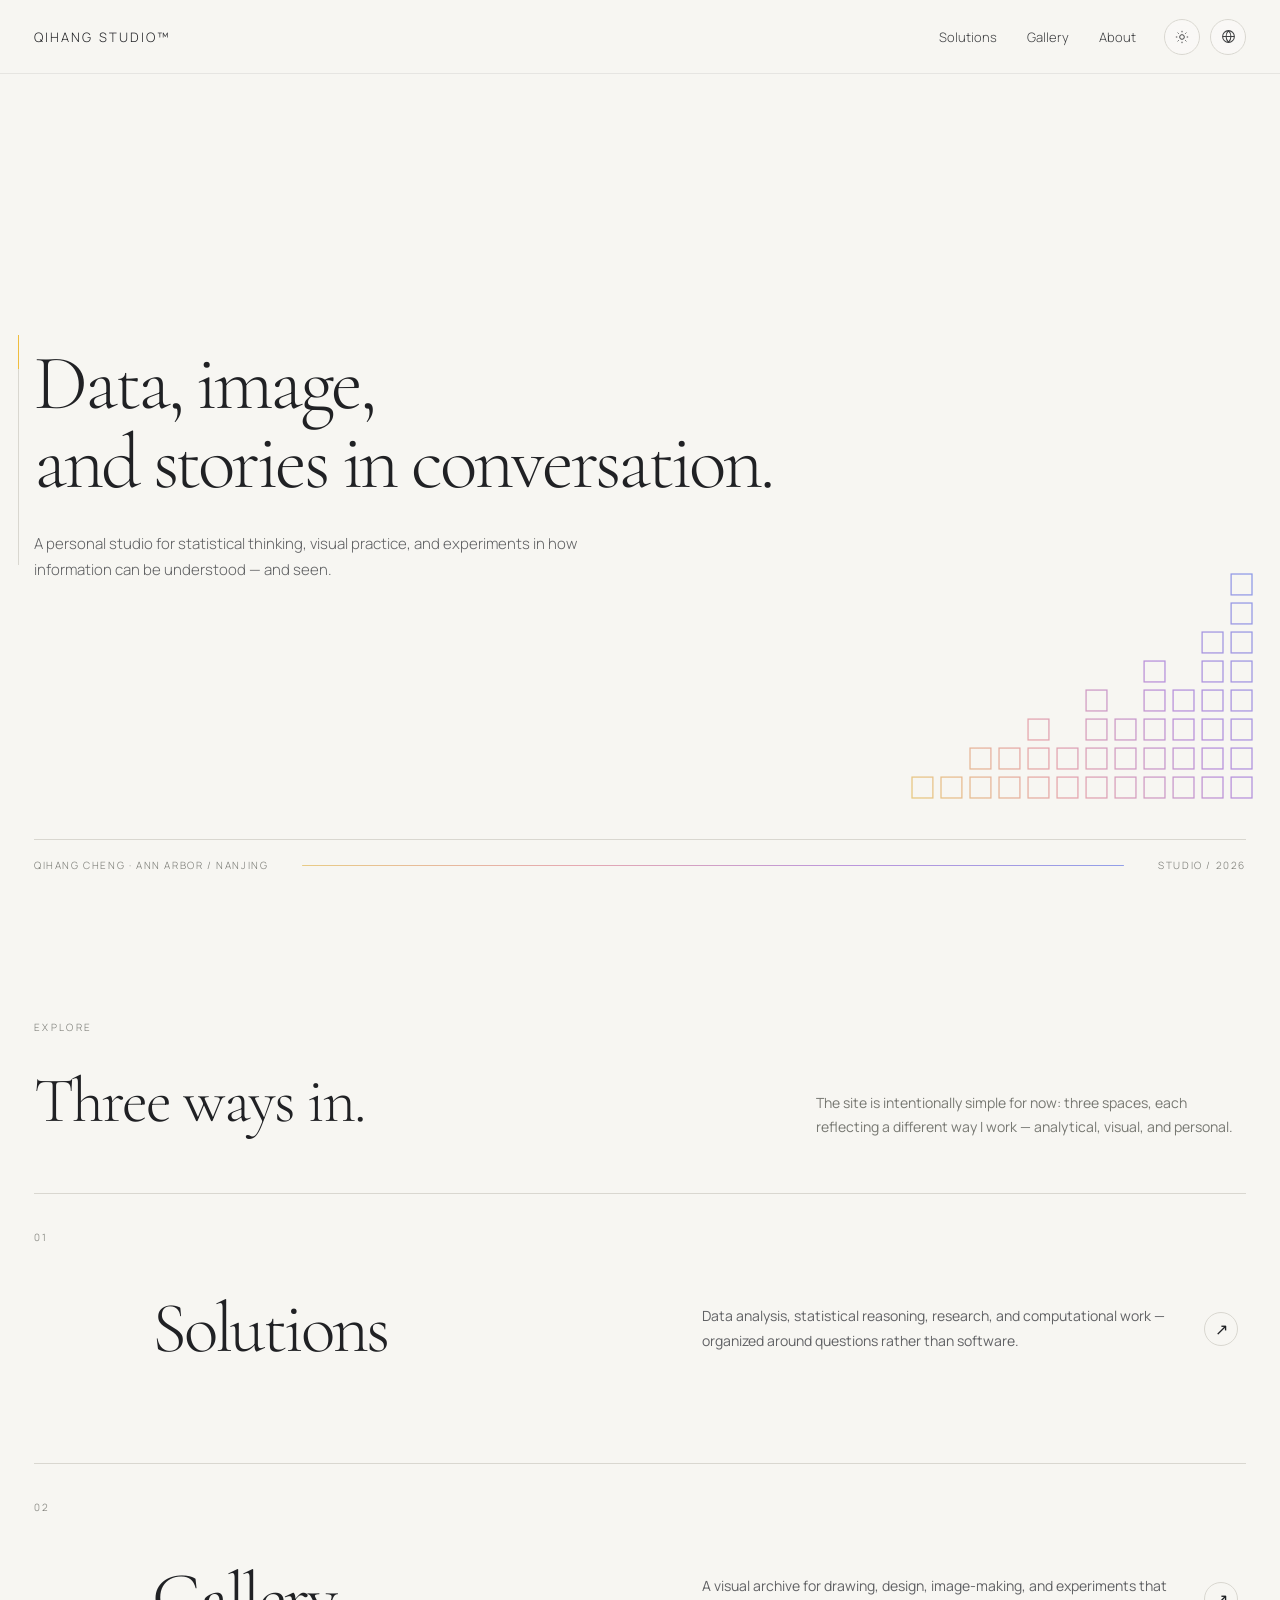
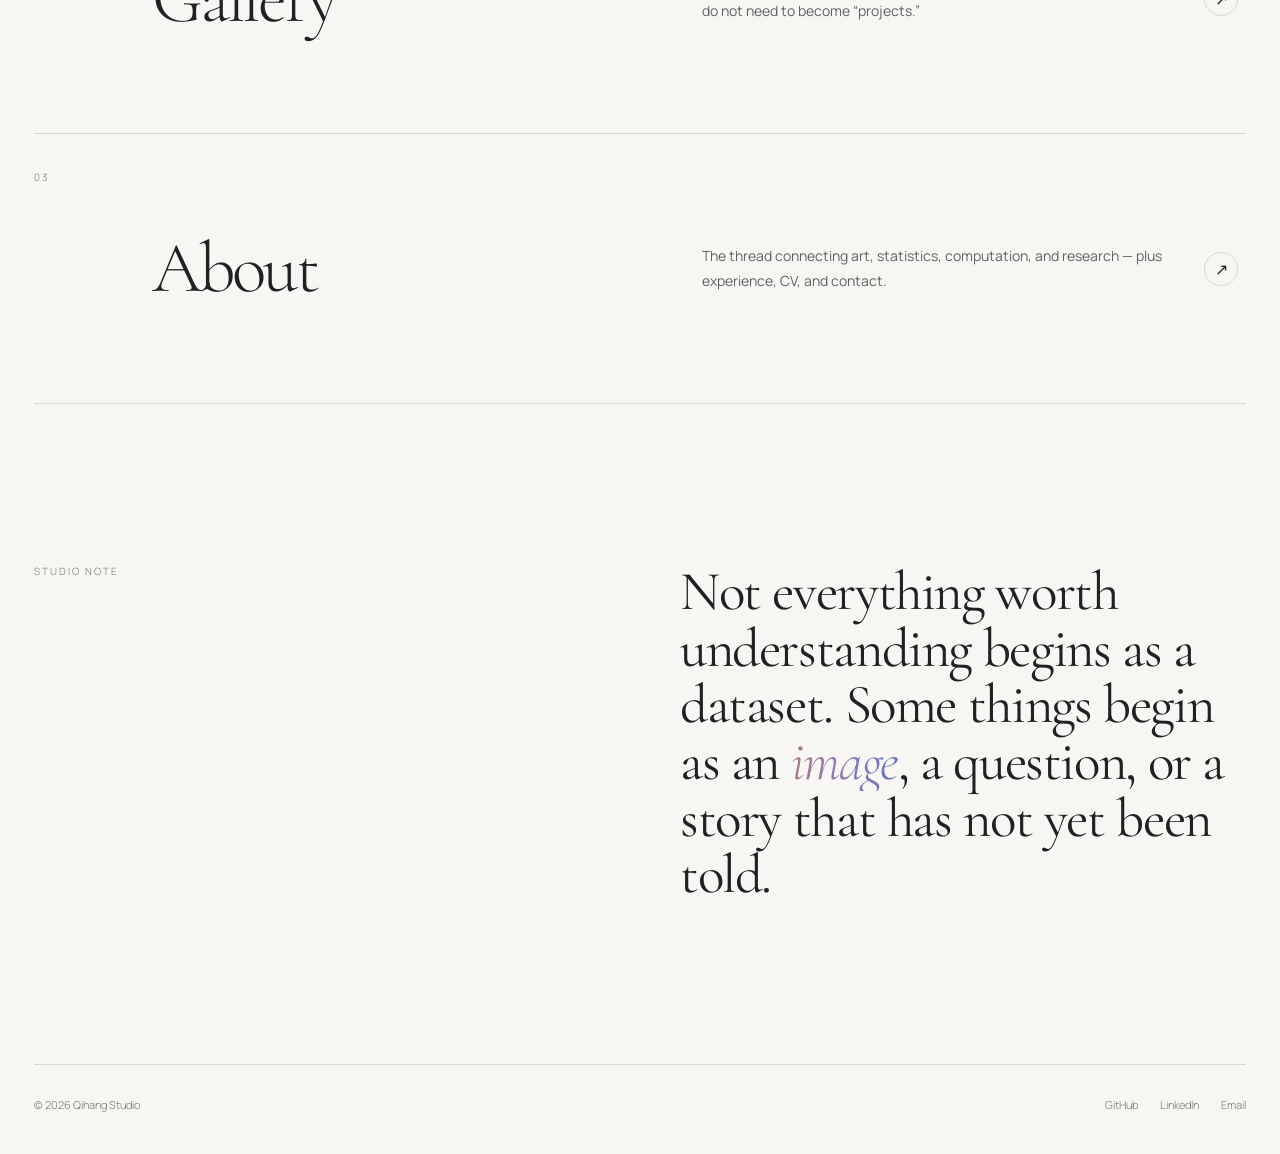
==== commit 8fce034a: "Update homepage" ====
--- a/frontend/index.html
+++ b/frontend/index.html
@@ -29,6 +29,7 @@
   <style>
     :root {
       color-scheme: light;
+      --theme-transition: .28s ease;
       --bg: #f7f6f2;
       --surface: rgba(247, 246, 242, 0.84);
       --text: #202124;
@@ -57,7 +58,7 @@
       --quote-b: #8d78b4;
       --quote-c: #6877be;
       /* Scroll indicator — intentionally more saturated than the main palette. */
-      --scroll-track: rgba(119, 120, 114, 0.58);
+      --scroll-track: var(--line);
       --scroll-champagne: #efbd3f;
       --scroll-rose: #eb7895;
       --scroll-lavender: #ad69df;
@@ -94,7 +95,7 @@
       --quote-b: #a886d1;
       --quote-c: #8494e6;
       /* Brighter spectrum so the indicator stays visible on near-black. */
-      --scroll-track: rgba(156, 154, 149, 0.50);
+      --scroll-track: var(--line);
       --scroll-champagne: #ffd767;
       --scroll-rose: #ff8daa;
       --scroll-lavender: #c58cff;
@@ -108,7 +109,7 @@
       color: var(--text);
       font-family: "Manrope", -apple-system, BlinkMacSystemFont, "Segoe UI", sans-serif;
       -webkit-font-smoothing: antialiased;
-      transition: background-color .28s ease, color .28s ease;
+      transition: background-color var(--theme-transition), color var(--theme-transition);
     }
     @media (prefers-reduced-motion: reduce) {
       *, *::before, *::after {
@@ -172,7 +173,7 @@
     nav a {
       position: relative;
       color: var(--nav-text);
-      transition: color .2s ease;
+      transition: color var(--theme-transition);
     }
     nav a::after {
       content: "";
@@ -208,10 +209,10 @@
       color: var(--nav-text);
       transition:
         transform .2s ease,
-        border-color .2s ease,
-        box-shadow .2s ease,
-        background-color .28s ease,
-        color .28s ease;
+        border-color var(--theme-transition),
+        box-shadow var(--theme-transition),
+        background-color var(--theme-transition),
+        color var(--theme-transition);
     }
     .appearance-button:hover,
     .appearance-button[aria-expanded="true"] {
@@ -247,7 +248,13 @@
       opacity: 0;
       visibility: hidden;
       transform: translateY(-8px);
-      transition: .2s ease;
+      transition:
+        opacity .2s ease,
+        visibility .2s ease,
+        transform .2s ease,
+        background-color var(--theme-transition),
+        border-color var(--theme-transition),
+        box-shadow var(--theme-transition);
     }
     .appearance-menu.open {
       opacity: 1;
@@ -295,7 +302,7 @@
       place-items: center;
       cursor: pointer;
       color: var(--nav-text);
-      transition: transform .2s ease, border-color .2s ease, box-shadow .2s ease, background-color .28s ease, color .28s ease;
+      transition: transform .2s ease, border-color var(--theme-transition), box-shadow var(--theme-transition), background-color var(--theme-transition), color var(--theme-transition);
     }
     .language-button:hover,
     .language-button[aria-expanded="true"] {
@@ -319,7 +326,13 @@
       opacity: 0;
       visibility: hidden;
       transform: translateY(-8px);
-      transition: .2s ease;
+      transition:
+        opacity .2s ease,
+        visibility .2s ease,
+        transform .2s ease,
+        background-color var(--theme-transition),
+        border-color var(--theme-transition),
+        box-shadow var(--theme-transition);
     }
     .language-menu.open {
       opacity: 1;
@@ -406,6 +419,7 @@
       margin-bottom: 28px;
     }
     .hero-copy {
+      min-width: 0;
       max-width: 1000px;
       align-self: center;
       padding-bottom: 76px;
@@ -419,7 +433,7 @@
       letter-spacing: -.04em;
       font-weight: 300;
     }
-    .hero-title span {
+    .hero-title > span {
       display: block;
     }
   .hero-description {
@@ -563,7 +577,7 @@
       border: 1px solid var(--line);
       display: grid;
       place-items: center;
-      transition: transform .25s ease, border-color .25s ease;
+      transition: transform .25s ease, border-color var(--theme-transition);
     }
     .practice-item:hover .arrow {
       transform: translate(4px, -2px);
@@ -590,6 +604,8 @@
       letter-spacing: -.025em;
     }
     .manifesto-quote em {
+      display: inline-block;
+      white-space: nowrap;
       font-weight: 300;
 background: linear-gradient(90deg, var(--quote-a), var(--quote-b), var(--quote-c));
       -webkit-background-clip: text;
@@ -609,33 +625,66 @@
       display: flex;
       gap: 22px;
     }
+    /* Theme colors share one timeline; layout and menu motion keep their timings.
+       Only explicit colors transition: inherited text follows its parent's fade. */
+    .site-header {
+      transition: background-color var(--theme-transition), border-color var(--theme-transition);
+    }
+    .appearance-label, .language-label, .check, .eyebrow,
+    .hero-description, .hero-sub, .practice-head p, .practice-number,
+    .practice-desc, .manifesto-label {
+      transition: color var(--theme-transition);
+    }
+    .theme-option, .language-option {
+      transition: color var(--theme-transition), background-color var(--theme-transition);
+    }
+    .hero-footer, footer {
+      transition: color var(--theme-transition), border-color var(--theme-transition);
+    }
+    .practice-list, .practice-item {
+      transition: border-color var(--theme-transition);
+    }
+    .scroll-rail {
+      transition: background-color var(--theme-transition);
+    }
+    #histogramSpectrum stop {
+      transition: stop-color var(--theme-transition);
+    }
+
     @media (max-width: 820px) {
       .header-inner { padding: 0 20px; }
       nav { display: none; }
       .scroll-rail { display: none; }
       .hero-inner, .section { padding-left: 20px; padding-right: 20px; }
-      .hero-inner { padding-top: 128px; padding-bottom: 30px; }
+      .hero-inner {
+        padding-top: 128px;
+        padding-bottom: 30px;
+        grid-template-rows: 1fr auto auto;
+        row-gap: 32px;
+      }
       .hero-copy {
         align-self: end;
-        padding-bottom: 54px;
+        padding-bottom: 0;
       }
       .hero-description {
         margin-left: 0;
-        max-width: 88%;
+        max-width: 560px;
       }
       .hero-histogram {
-        right: 16px;
-        bottom: 176px;
-        width: 220px;
-        height: 145px;
+        position: static;
+        justify-self: end;
+        width: min(220px, 100%);
+        height: auto;
+        aspect-ratio: 340 / 224;
         opacity: .84;
       }
       h1 { font-size: clamp(58px, 17vw, 92px); }
-      .hero-title span {
+      .hero-title > span {
         display: inline;
       }
       .hero-sub { margin-left: 0; max-width: 88%; }
-      .hero-footer { flex-direction: column; }
+      .hero-footer { flex-direction: column; text-align: center; }
+      .hero-footer .spectrum-line { flex: none; width: 100%; min-width: 0; margin: 0; }
       .practice-head { align-items: start; flex-direction: column; padding-top: 84px; }
       .practice-item {
         grid-template-columns: 46px 1fr 34px;
@@ -649,6 +698,14 @@
       .manifesto { grid-template-columns: 1fr; gap: 36px; padding-top: 110px; padding-bottom: 110px; }
       footer { flex-direction: column; }
     }
+    @media (max-width: 480px) {
+      h1 { font-size: clamp(44px, 14vw, 64px); }
+      .practice-item {
+        grid-template-columns: 28px minmax(0, 1fr) 34px;
+        column-gap: 16px;
+      }
+      .practice-title, .practice-desc { overflow-wrap: anywhere; }
+    }
     /* Localized typography: one shared layout, with system fonts for CJK. */
     html[lang="zh-CN"] {
       --localized-body-font: "PingFang SC", "Noto Sans SC", "Microsoft YaHei", sans-serif;
@@ -687,8 +744,12 @@
     html:not([lang="en"]) .hero-title {
       text-wrap: balance;
     }
-    html:not([lang="en"]) .hero-title span {
+    html:not([lang="en"]) .hero-title > span {
       display: inline;
+    }
+    .hero-title .title-phrase {
+      display: inline-block;
+      white-space: nowrap;
     }
     html[lang="fr"] .practice-title {
       hyphens: auto;
@@ -719,6 +780,7 @@
             id="themeButton"
             aria-label="Choose appearance"
             aria-expanded="false"
+            aria-controls="themeMenu"
             aria-haspopup="true">
             <svg class="theme-icon-sun" viewBox="0 0 24 24" fill="none"
                  stroke="currentColor" stroke-width="1.45" aria-hidden="true">
@@ -857,7 +919,7 @@
   <script>
     // ---------------------------------------------------------------
     // Local copy for the shared interface. Only marked text is replaced.
-    // Non-English hero titles wrap naturally in the first shared span.
+    // Titles share one phrase sequence so source spans cannot split a phrase.
     // Keep manifesto segments adjacent to preserve language-specific spacing.
     // ---------------------------------------------------------------
     const translations = {
@@ -871,6 +933,7 @@
         'appearance.system': 'System',
         'appearance.light': 'Light',
         'appearance.dark': 'Dark',
+        'appearance.hint': 'Click to switch light/dark. Right-click or long-press for options; press Arrow Down with the keyboard.',
         'appearance.status': 'Appearance: {preference}. Current theme: {theme}.',
         'language.label': 'Language',
         'language.choose': 'Choose language',
@@ -901,16 +964,17 @@
         'appearance.system': '跟随系统',
         'appearance.light': '浅色',
         'appearance.dark': '深色',
+        'appearance.hint': '点击切换浅色／深色；右键或长按打开选项，键盘可按向下方向键。',
         'appearance.status': '外观设置：{preference}。当前主题：{theme}。',
         'language.label': '语言',
         'language.choose': '选择语言',
-        'hero.titleLine1': '让数据、影像与故事彼此对话。',
+        'hero.titleLine1': '数据成形，影像显现，叙事赋义。',
         'hero.titleLine2': '',
         'hero.description': '一个个人工作室，以统计思维与视觉实践，探索理解信息、看见信息的不同方式。',
         'hero.location': '安娜堡 / 南京',
         'hero.studio': '工作室',
         'practice.label': '探索',
-        'practice.title': '三个入口。',
+        'practice.title': '三径通幽。',
         'practice.description': '网站暂且保持简单：三个空间，分别呈现我的分析探索、视觉实践与个人经历。',
         'solutions.description': '数据分析、统计推理、研究与计算——从问题出发，而非围绕软件展开。',
         'gallery.description': '收录绘画、设计与影像创作，也留下一些不必成为「项目」的实验。',
@@ -931,16 +995,17 @@
         'appearance.system': 'システム',
         'appearance.light': 'ライト',
         'appearance.dark': 'ダーク',
+        'appearance.hint': 'クリックでライト／ダークを切り替え。右クリック、長押し、または下矢印キーで選択肢を表示。',
         'appearance.status': '外観設定：{preference}。現在のテーマ：{theme}。',
         'language.label': '言語',
         'language.choose': '言語を選ぶ',
-        'hero.titleLine1': 'データ、イメージ、物語が交わる。',
+        'hero.titleLine1': 'データは形をなし、イメージは現れ、物語は意味を与える。',
         'hero.titleLine2': '',
         'hero.description': '統計的思考と視覚表現を通して、情報の捉え方、見え方を探る個人スタジオ。',
         'hero.location': 'アナーバー / 南京',
         'hero.studio': 'スタジオ',
-        'practice.label': '探索',
-        'practice.title': '三つの入口。',
+        'practice.label': '探る',
+        'practice.title': '三つの道、奥へと続く。',
         'practice.description': '今は、シンプルな構成に。分析、視覚表現、そして私自身について。三つの場所から、日々の取り組みを紹介します。',
         'solutions.description': 'データ分析、統計的推論、研究、計算。ソフトウェアではなく、問いを起点にした取り組み。',
         'gallery.description': 'ドローイング、デザイン、イメージの制作を集めた視覚のアーカイブ。「プロジェクト」にならない実験も、ここに。',
@@ -961,6 +1026,7 @@
         'appearance.system': 'Système',
         'appearance.light': 'Clair',
         'appearance.dark': 'Sombre',
+        'appearance.hint': 'Cliquez pour alterner clair et sombre. Clic droit, appui long ou flèche bas pour les options.',
         'appearance.status': 'Apparence : {preference}. Thème actuel : {theme}.',
         'language.label': 'Langue',
         'language.choose': 'Choisir la langue',
@@ -1094,6 +1160,8 @@
     }
     function updateAppearanceLabel() {
       const { themePreference, theme } = document.documentElement.dataset;
+      themeButton.title = translate('appearance.hint');
+      themeButton.setAttribute('aria-description', translate('appearance.hint'));
       themeButton.setAttribute(
         'aria-label',
         translate('appearance.status')
@@ -1106,11 +1174,65 @@
       themeButton.setAttribute('aria-expanded', String(open));
     }
     applyTheme(getThemePreference(), false);
+    let themeHoldTimer;
+    let suppressThemeClick = false;
+    let themeTouchStart;
+
+    function openThemeChoices() {
+      setThemeMenuOpen(true);
+      setLanguageMenuOpen(false);
+    }
+
     themeButton.addEventListener('click', (event) => {
       event.stopPropagation();
-      const willOpen = !themeMenu.classList.contains('open');
-      setThemeMenuOpen(willOpen);
+      if (suppressThemeClick) {
+        suppressThemeClick = false;
+        return;
+      }
+      applyTheme(document.documentElement.dataset.theme === 'dark' ? 'light' : 'dark');
+      setThemeMenuOpen(false);
       setLanguageMenuOpen(false);
+    });
+    themeButton.addEventListener('contextmenu', (event) => {
+      event.preventDefault();
+      event.stopPropagation();
+      openThemeChoices();
+    });
+    themeButton.addEventListener('keydown', (event) => {
+      if (event.key === 'ArrowDown') {
+        event.preventDefault();
+        openThemeChoices();
+        // Let the menu become visible before moving keyboard focus.
+        requestAnimationFrame(() => {
+          requestAnimationFrame(() => {
+            if (themeMenu.classList.contains('open')) {
+              themeOptions.find(option =>
+                option.dataset.themeChoice === document.documentElement.dataset.themePreference
+              )?.focus();
+            }
+          });
+        });
+      }
+    });
+    // Touch users can still choose System without a mouse.
+    themeButton.addEventListener('pointerdown', (event) => {
+      clearTimeout(themeHoldTimer);
+      suppressThemeClick = false;
+      if (event.pointerType !== 'touch') return;
+      themeTouchStart = { x: event.clientX, y: event.clientY };
+      themeHoldTimer = setTimeout(() => {
+        suppressThemeClick = true;
+        openThemeChoices();
+      }, 500);
+    });
+    themeButton.addEventListener('pointermove', (event) => {
+      if (event.pointerType === 'touch' && themeTouchStart &&
+          Math.hypot(event.clientX - themeTouchStart.x, event.clientY - themeTouchStart.y) > 10) {
+        clearTimeout(themeHoldTimer);
+      }
+    });
+    ['pointerup', 'pointercancel', 'pointerleave'].forEach(type => {
+      themeButton.addEventListener(type, () => clearTimeout(themeHoldTimer));
     });
     themeOptions.forEach((option) => {
       option.addEventListener('click', (event) => {
@@ -1137,6 +1259,35 @@
         return 'en';
       }
     }
+    // Keep each punctuated phrase intact, including across the source title spans.
+    function renderTitlePhrases(element, text) {
+      element.replaceChildren();
+      const phrases = text.match(/[^,，、。.!?！？;；:：]+[,，、。.!?！？;；:：]*/gu) || [];
+      phrases.forEach((phrase, index) => {
+        const leadingSpace = phrase.match(/^\s*/u)[0];
+        if (leadingSpace) element.appendChild(document.createTextNode(leadingSpace));
+        const span = document.createElement('span');
+        span.className = 'title-phrase';
+        span.textContent = phrase.slice(leadingSpace.length);
+        element.appendChild(span);
+        if (index < phrases.length - 1) element.appendChild(document.createElement('wbr'));
+      });
+    }
+
+    function fitHeroTitle() {
+      const title = document.querySelector('.hero-title');
+      // Re-read the responsive CSS size so widening the viewport restores it.
+      title.style.removeProperty('font-size');
+      const available = title.clientWidth;
+      const widest = Math.max(0, ...[...title.querySelectorAll('.title-phrase')]
+        .map(phrase => phrase.getBoundingClientRect().width));
+      if (available > 0 && widest > available) {
+        const size = parseFloat(getComputedStyle(title).fontSize);
+        title.style.fontSize = `${size * (available - 1) / widest}px`;
+      }
+      updateScrollProgress();
+    }
+
     function applyLanguage(language, persist = true) {
       currentLanguage = Object.prototype.hasOwnProperty.call(translations, language)
         ? language
@@ -1145,6 +1296,9 @@
       document.querySelectorAll('[data-i18n]').forEach((element) => {
         element.textContent = translate(element.dataset.i18n);
       });
+      const titleLines = [...document.querySelectorAll('.hero-title > [data-i18n]')];
+      const titleText = titleLines.map(line => line.textContent).filter(Boolean).join(' ');
+      titleLines.forEach((line, index) => renderTitlePhrases(line, index === 0 ? titleText : ''));
       // Only these explicit attributes are localized; markup is never injected.
       document.querySelectorAll('[data-i18n-aria-label]').forEach((element) => {
         element.setAttribute('aria-label', translate(element.dataset.i18nAriaLabel));
@@ -1158,8 +1312,8 @@
         option.setAttribute('aria-pressed', String(selected));
       });
       updateAppearanceLabel();
-      // Translated copy can change the page height without a window resize.
-      updateScrollProgress();
+      // Text and font changes can alter both wrapping and scrollable height.
+      fitHeroTitle();
       if (persist) {
         try {
           localStorage.setItem(LANGUAGE_STORAGE_KEY, currentLanguage);
@@ -1171,6 +1325,9 @@
       languageButton.setAttribute('aria-expanded', String(open));
     }
     applyLanguage(getLanguagePreference(), false);
+    window.addEventListener('resize', fitHeroTitle);
+    document.fonts.ready.then(fitHeroTitle);
+    document.fonts.addEventListener('loadingdone', fitHeroTitle);
     languageButton.addEventListener('click', (event) => {
       event.stopPropagation();
       const willOpen = !languageMenu.classList.contains('open');
@@ -1257,6 +1414,7 @@
     });
     window.addEventListener('keydown', (event) => {
       if (event.key === 'Escape') {
+        if (themeMenu.contains(document.activeElement)) themeButton.focus();
         setThemeMenuOpen(false);
         setLanguageMenuOpen(false);
       }
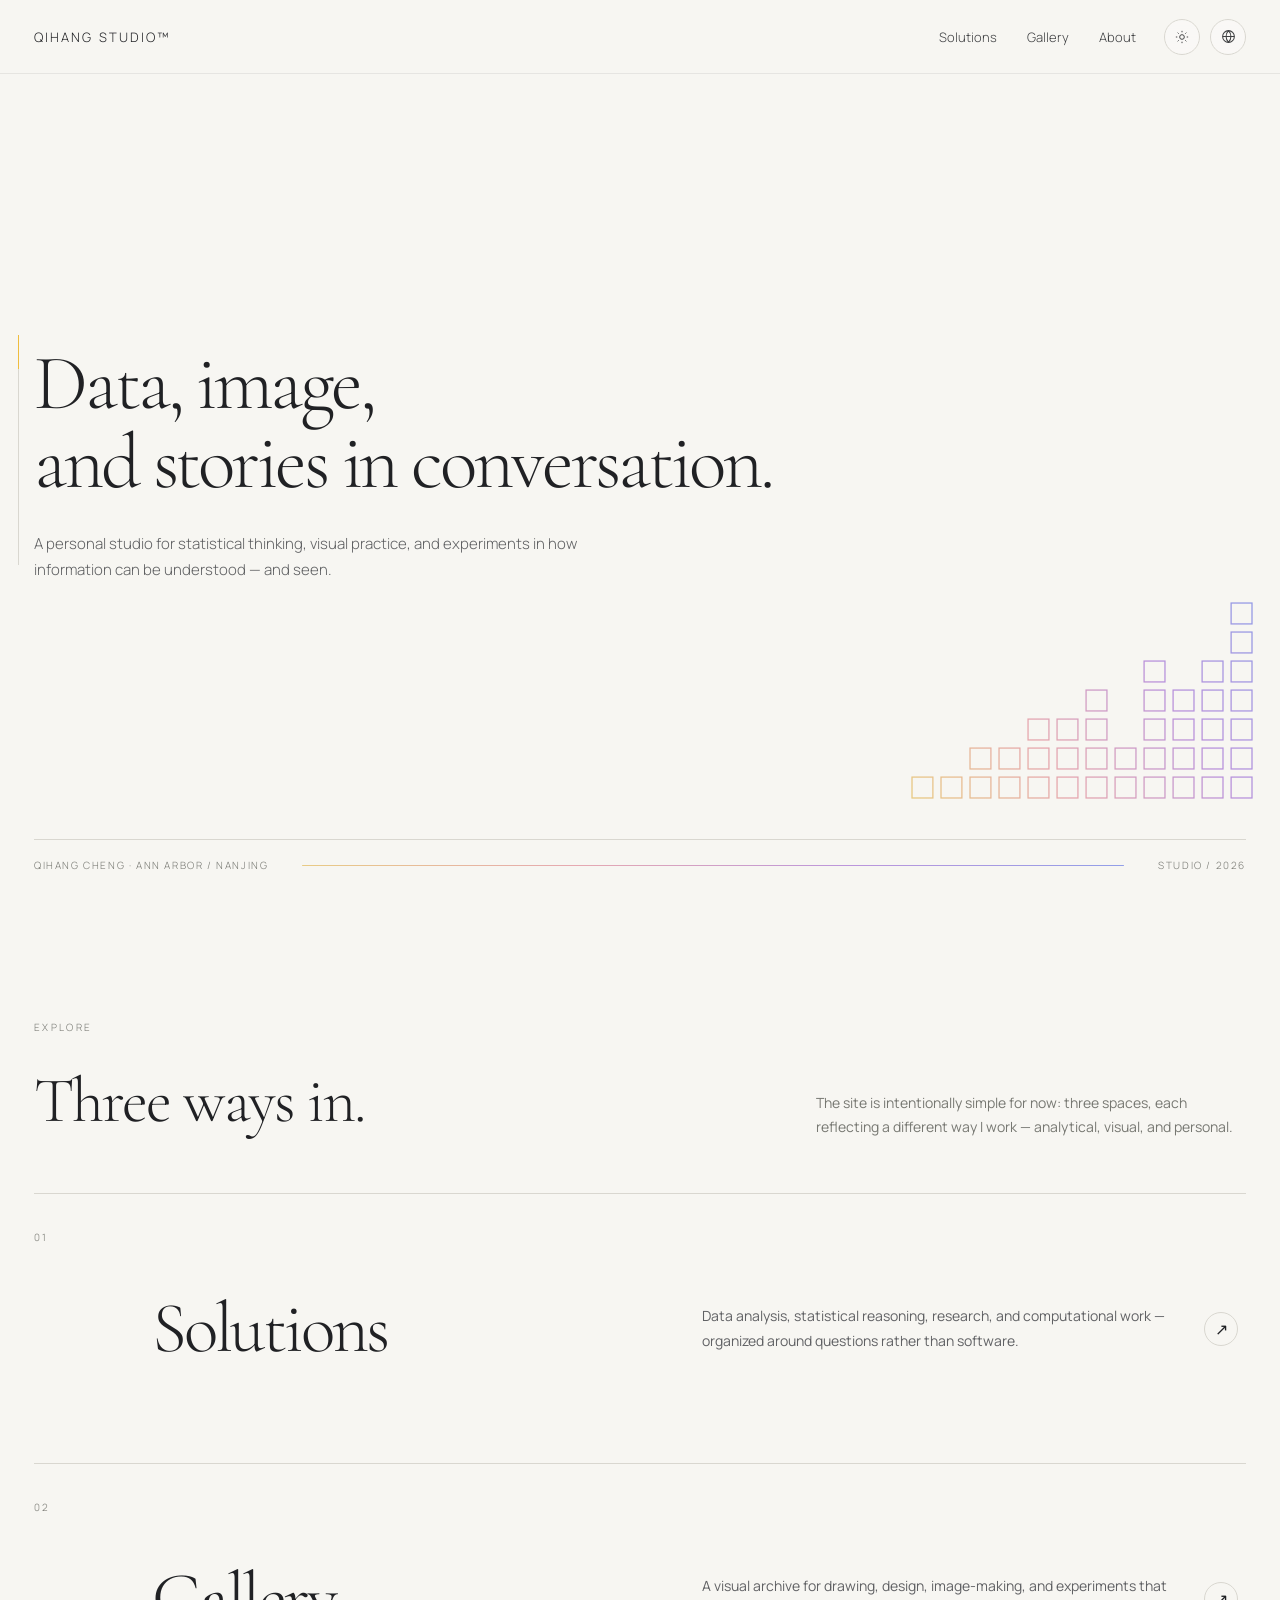
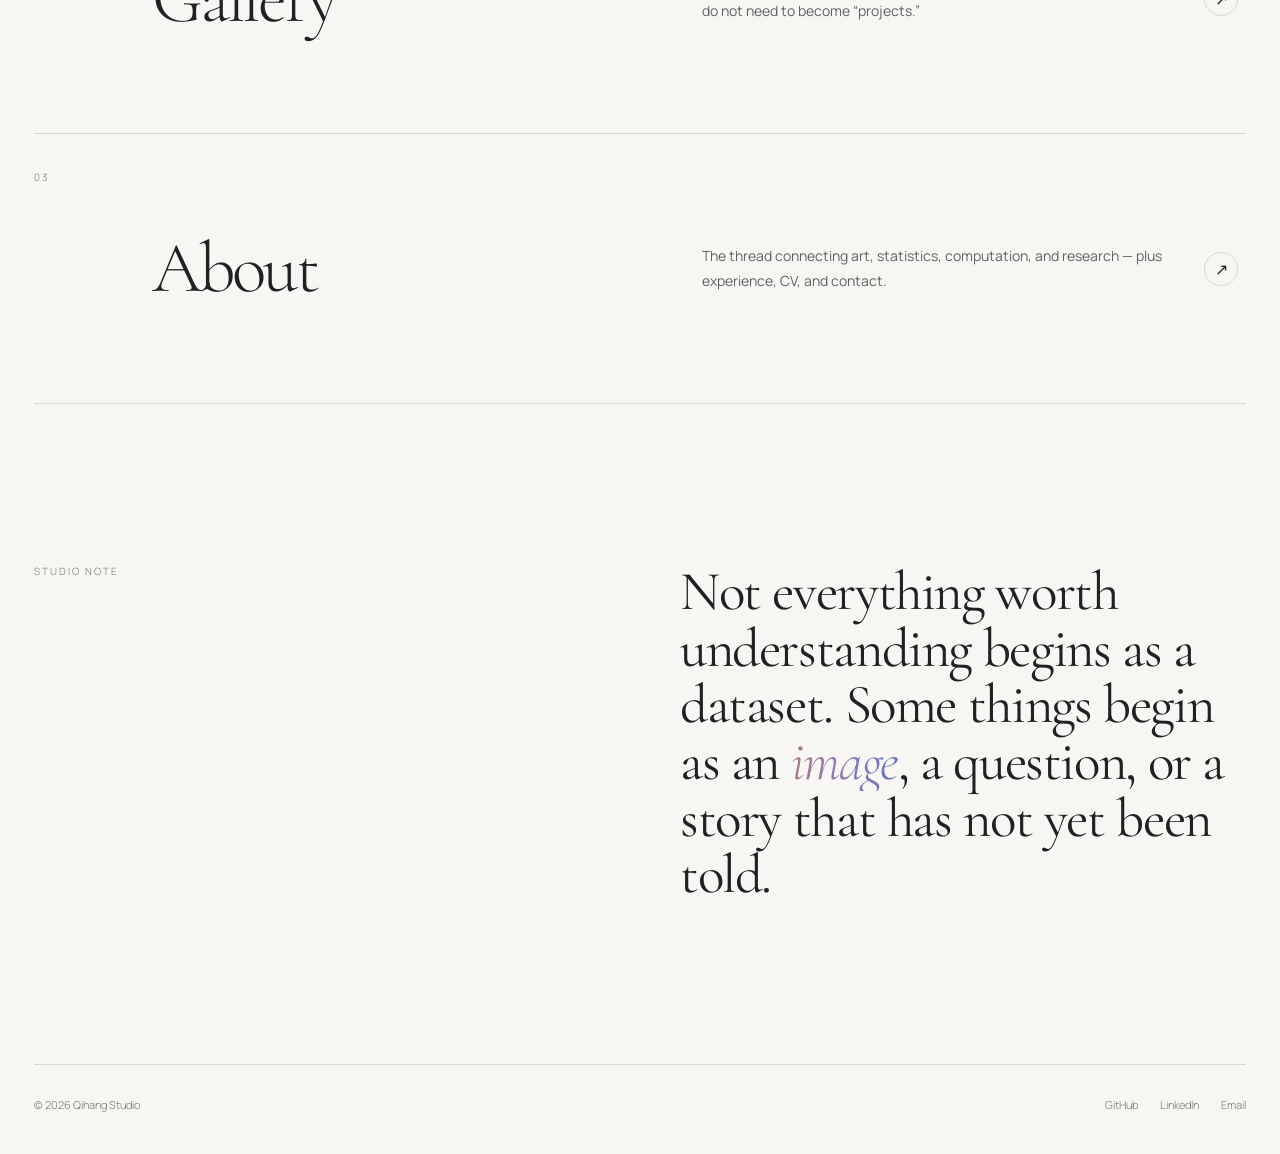
==== commit 1a2f93db: "Update homepage" ====
--- a/frontend/index.html
+++ b/frontend/index.html
@@ -103,6 +103,10 @@
     }
     * { box-sizing: border-box; }
     html { scroll-behavior: smooth; }
+    html {
+      -webkit-text-size-adjust: 100%;
+      text-size-adjust: 100%;
+    }
     body {
       margin: 0;
       background: var(--bg);
@@ -652,6 +656,8 @@
     }
 
     @media (max-width: 820px) {
+      /* Browser chrome may change height during scrolling; keep the hero stable. */
+      .hero { min-height: 100svh; }
       .header-inner { padding: 0 20px; }
       nav { display: none; }
       .scroll-rail { display: none; }
@@ -1274,7 +1280,10 @@
       });
     }
 
+    let heroTitleViewportWidth = 0;
+
     function fitHeroTitle() {
+      heroTitleViewportWidth = document.documentElement.clientWidth;
       const title = document.querySelector('.hero-title');
       // Re-read the responsive CSS size so widening the viewport restores it.
       title.style.removeProperty('font-size');
@@ -1325,7 +1334,13 @@
       languageButton.setAttribute('aria-expanded', String(open));
     }
     applyLanguage(getLanguagePreference(), false);
-    window.addEventListener('resize', fitHeroTitle);
+    window.addEventListener('resize', () => {
+      // Mobile address bars trigger height-only resize events while scrolling.
+      // Language/font changes still call fitHeroTitle directly.
+      if (document.documentElement.clientWidth !== heroTitleViewportWidth) {
+        fitHeroTitle();
+      }
+    });
     document.fonts.ready.then(fitHeroTitle);
     document.fonts.addEventListener('loadingdone', fitHeroTitle);
     languageButton.addEventListener('click', (event) => {
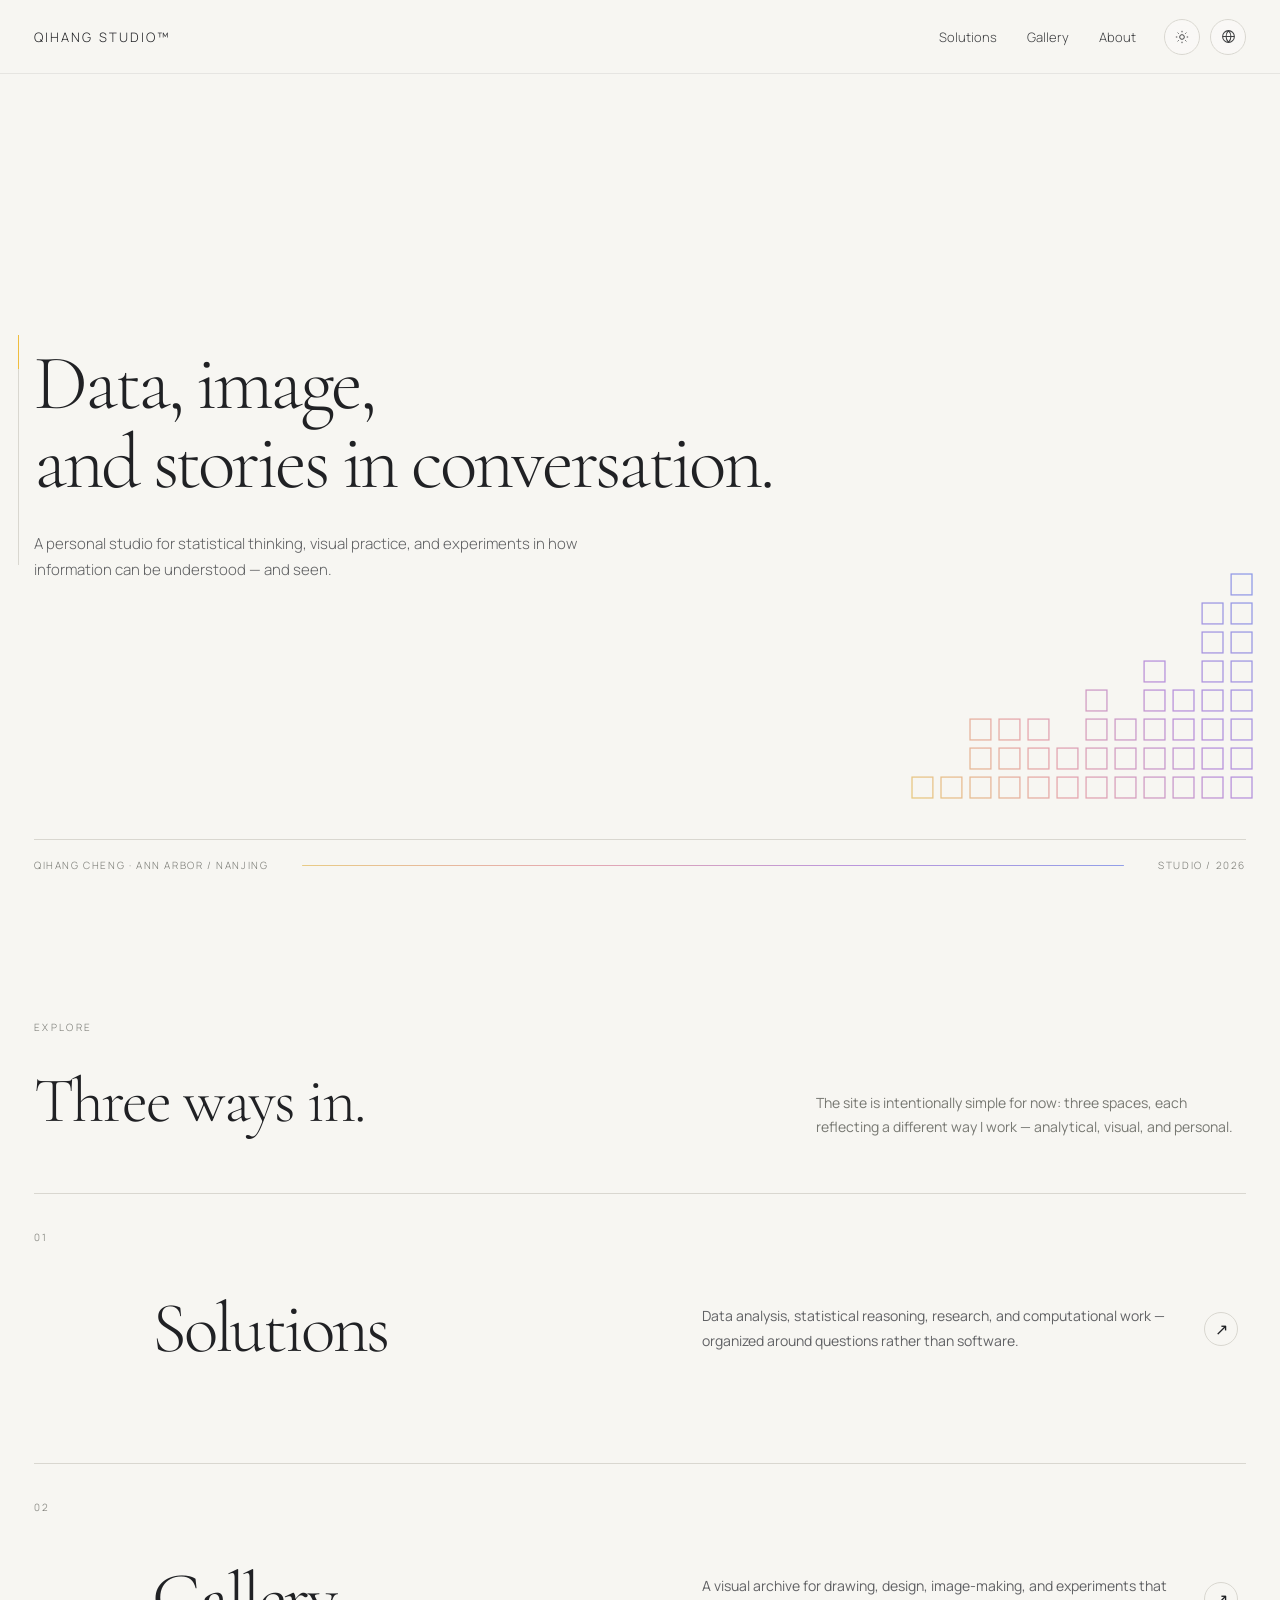
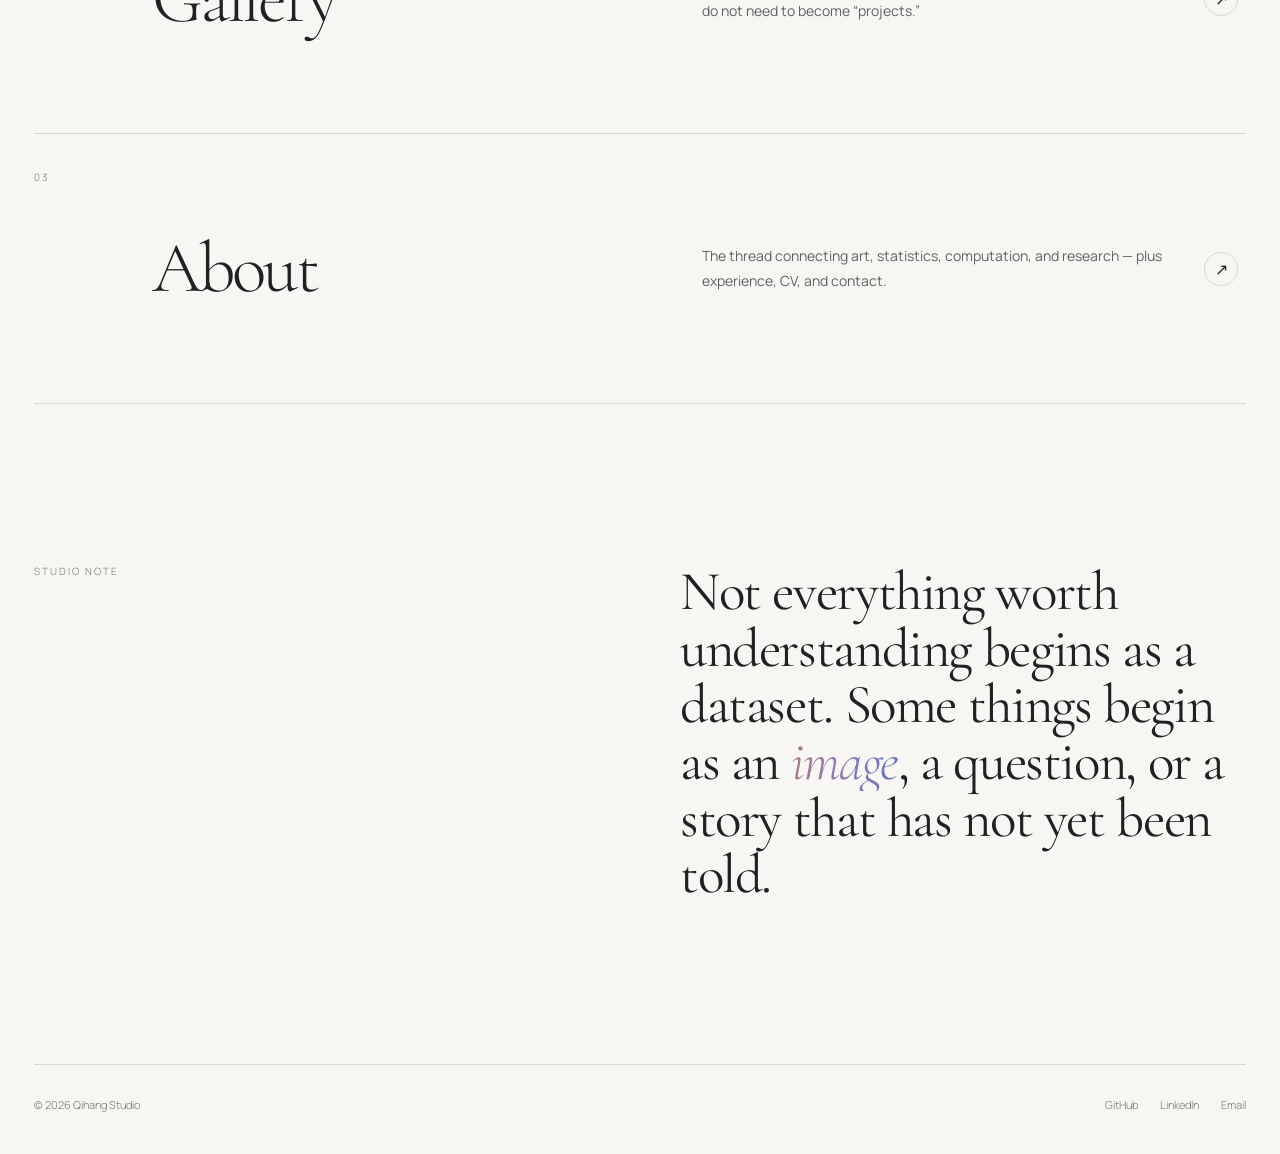
==== commit 6af441f9: "Update homepage" ====
--- a/frontend/index.html
+++ b/frontend/index.html
@@ -978,7 +978,7 @@
         'hero.titleLine2': '',
         'hero.description': '一个个人工作室，以统计思维与视觉实践，探索理解信息、看见信息的不同方式。',
         'hero.location': '安娜堡 / 南京',
-        'hero.studio': '工作室',
+        'hero.studio': '启航工作室',
         'practice.label': '探索',
         'practice.title': '三径通幽。',
         'practice.description': '网站暂且保持简单：三个空间，分别呈现我的分析探索、视觉实践与个人经历。',
@@ -1016,7 +1016,7 @@
         'solutions.description': 'データ分析、統計的推論、研究、計算。ソフトウェアではなく、問いを起点にした取り組み。',
         'gallery.description': 'ドローイング、デザイン、イメージの制作を集めた視覚のアーカイブ。「プロジェクト」にならない実験も、ここに。',
         'about.description': 'アート、統計、計算、研究をつなぐもの。これまでの歩み、経歴、連絡先も。',
-        'manifesto.label': 'スタジオノート',
+        'manifesto.label': '啓航スタジオノート',
         'manifesto.before': '理解したいことのすべてが、データから始まるわけではない。一つの',
         'manifesto.emphasis': 'イメージ',
         'manifesto.after': 'や問い、まだ語られていない物語から始まることもある。',
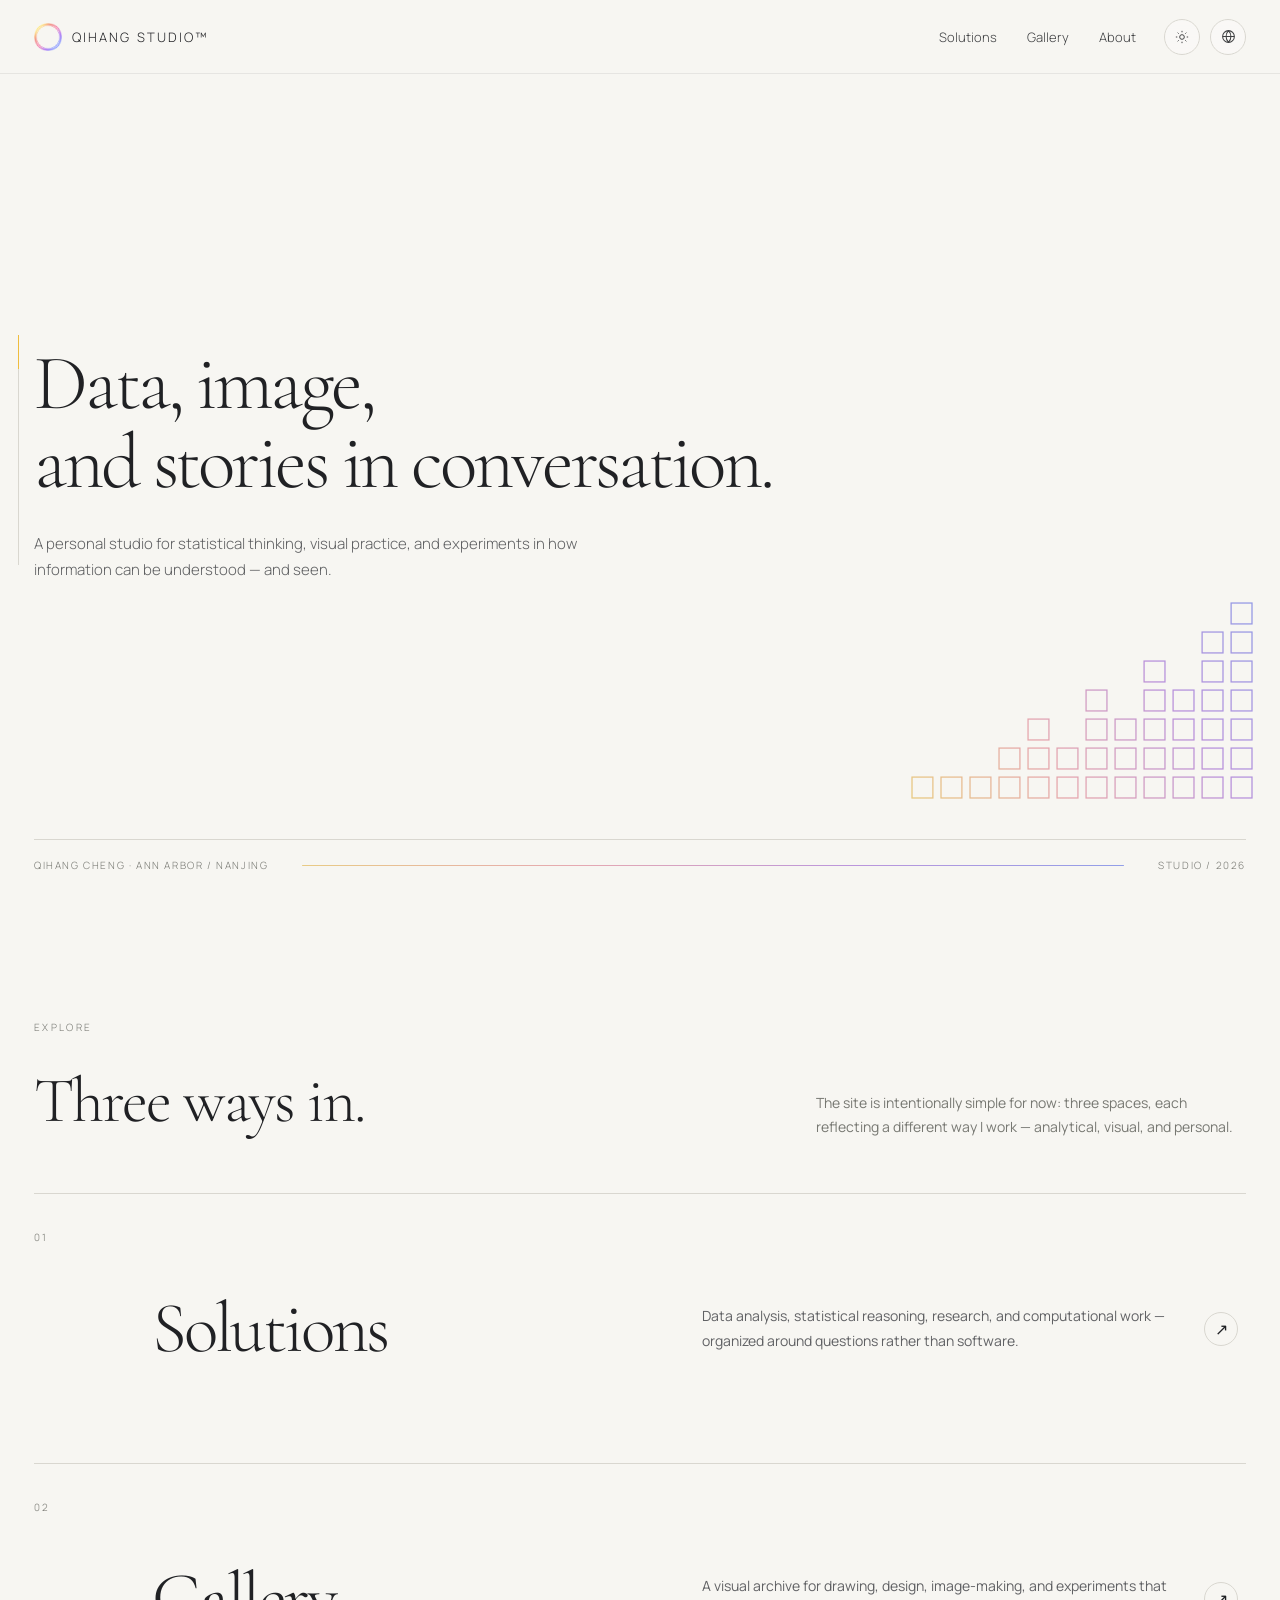
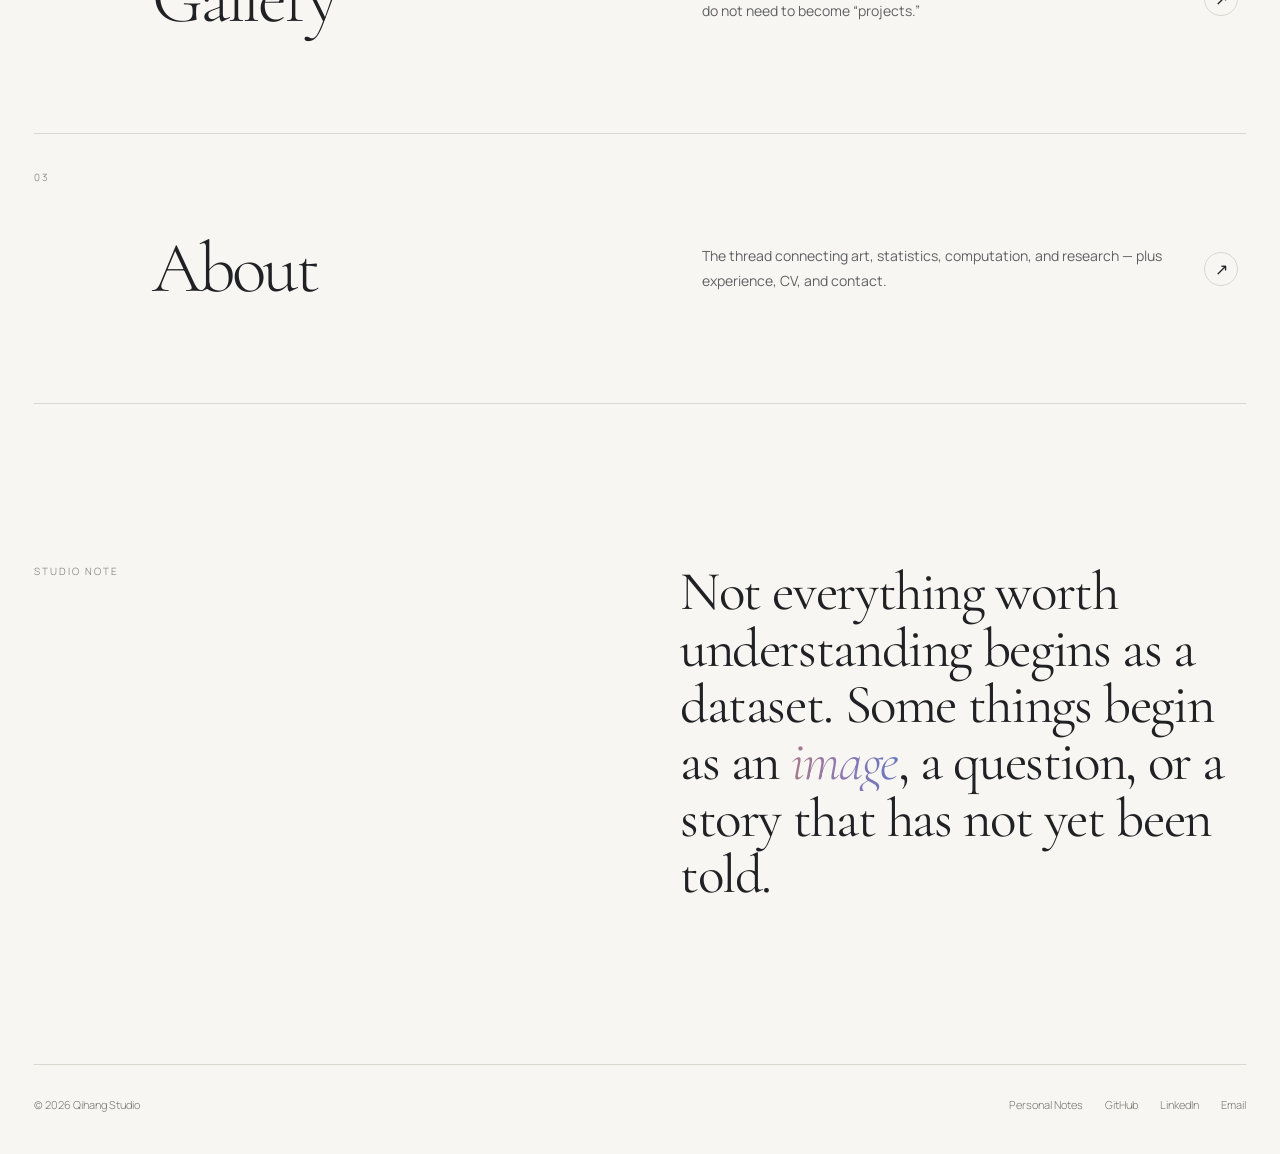
==== commit e8baa36f: "Update on About page" ====
--- a/frontend/index.html
+++ b/frontend/index.html
@@ -5,767 +5,15 @@
   <meta name="viewport" content="width=device-width, initial-scale=1" />
   <title>Qihang Studio</title>
   <meta name="description" data-i18n-content="meta.description" content="Qihang Studio — data, image, and the stories between them." />
-  <script>
-    (() => {
-      const STORAGE_KEY = "qihangstudio-theme";
-      let preference = "system";
-      try {
-        preference = localStorage.getItem(STORAGE_KEY) || "system";
-      } catch (_) {}
-      const systemDark =
-        window.matchMedia &&
-        window.matchMedia("(prefers-color-scheme: dark)").matches;
-      const resolved =
-        preference === "system"
-          ? (systemDark ? "dark" : "light")
-          : preference;
-      document.documentElement.dataset.theme = resolved;
-      document.documentElement.dataset.themePreference = preference;
-    })();
-  </script>
+  <script src="assets/theme-init.js"></script>
   <link rel="preconnect" href="https://fonts.googleapis.com">
   <link rel="preconnect" href="https://fonts.gstatic.com" crossorigin>
-  <link href="https://fonts.googleapis.com/css2?family=Cormorant+Garamond:ital,wght@0,300;0,400;1,300&family=Manrope:wght@300;400;500&display=swap" rel="stylesheet">
-  <style>
-    :root {
-      color-scheme: light;
-      --theme-transition: .28s ease;
-      --bg: #f7f6f2;
-      --surface: rgba(247, 246, 242, 0.84);
-      --text: #202124;
-      --muted: #777872;
-      --line: #d9d7d0;
-      --nav-text: #3f4042;
-      --nav-hover: #111214;
-      --copy: #5e5f61;
-      --practice-copy: #606164;
-      --header-border: rgba(32, 33, 36, 0.08);
-      --control-bg: rgba(255, 255, 255, 0.28);
-      --menu-bg: rgba(250, 249, 246, 0.96);
-      --menu-border: rgba(32, 33, 36, 0.10);
-      --menu-shadow: 0 18px 45px rgba(33, 34, 37, 0.10);
-      --control-shadow: 0 6px 22px rgba(78, 80, 96, 0.10);
-      --soft-hover: rgba(32, 33, 36, 0.045);
-      --practice-hover-a: rgba(231, 198, 121, 0.04);
-      --practice-hover-b: rgba(228, 160, 170, 0.055);
-      --practice-hover-c: rgba(181, 139, 217, 0.055);
-      --practice-hover-d: rgba(135, 149, 231, 0.05);
-      --champagne: #e7c679;
-      --rose: #e4a0aa;
-      --lavender: #b58bd9;
-      --peri: #8795e7;
-      --quote-a: #a87988;
-      --quote-b: #8d78b4;
-      --quote-c: #6877be;
-      /* Scroll indicator — intentionally more saturated than the main palette. */
-      --scroll-track: var(--line);
-      --scroll-champagne: #efbd3f;
-      --scroll-rose: #eb7895;
-      --scroll-lavender: #ad69df;
-      --scroll-peri: #657cf2;
-      --max: 1480px;
-    }
-    html[data-theme="dark"] {
-      color-scheme: dark;
-      --bg: #090909;
-      --surface: rgba(9, 9, 9, 0.90);
-      --text: #efede8;
-      --muted: #9c9a95;
-      --line: #282826;
-      --nav-text: #c4c2bc;
-      --nav-hover: #f7f4ef;
-      --copy: #b8b6b0;
-      --practice-copy: #b3b1ab;
-      --header-border: rgba(255, 255, 255, 0.075);
-      --control-bg: rgba(255, 255, 255, 0.025);
-      --menu-bg: rgba(14, 14, 13, 0.97);
-      --menu-border: rgba(255, 255, 255, 0.10);
-      --menu-shadow: 0 18px 45px rgba(0, 0, 0, 0.30);
-      --control-shadow: 0 6px 22px rgba(0, 0, 0, 0.24);
-      --soft-hover: rgba(255, 255, 255, 0.05);
-      --practice-hover-a: rgba(217, 184, 111, 0.035);
-      --practice-hover-b: rgba(207, 141, 156, 0.045);
-      --practice-hover-c: rgba(162, 122, 202, 0.045);
-      --practice-hover-d: rgba(125, 141, 221, 0.045);
-      --champagne: #d9b86f;
-      --rose: #cf8d9c;
-      --lavender: #a27aca;
-      --peri: #7d8ddd;
-      --quote-a: #c08798;
-      --quote-b: #a886d1;
-      --quote-c: #8494e6;
-      /* Brighter spectrum so the indicator stays visible on near-black. */
-      --scroll-track: var(--line);
-      --scroll-champagne: #ffd767;
-      --scroll-rose: #ff8daa;
-      --scroll-lavender: #c58cff;
-      --scroll-peri: #8fa2ff;
-    }
-    * { box-sizing: border-box; }
-    html { scroll-behavior: smooth; }
-    html {
-      -webkit-text-size-adjust: 100%;
-      text-size-adjust: 100%;
-    }
-    body {
-      margin: 0;
-      background: var(--bg);
-      color: var(--text);
-      font-family: "Manrope", -apple-system, BlinkMacSystemFont, "Segoe UI", sans-serif;
-      -webkit-font-smoothing: antialiased;
-      transition: background-color var(--theme-transition), color var(--theme-transition);
-    }
-    @media (prefers-reduced-motion: reduce) {
-      *, *::before, *::after {
-        scroll-behavior: auto !important;
-        transition-duration: 0.01ms !important;
-        animation-duration: 0.01ms !important;
-      }
-    }
-    a { color: inherit; text-decoration: none; }
-    button { font: inherit; }
-  /* Thin editorial type for interface and display elements. */
-  .brand,
-  nav,
-  .language-label,
-  .language-option,
-  .eyebrow,
-  .hero-footer,
-  .practice-number,
-  .manifesto-label,
-  footer {
-    font-weight: 300;
-  }
-    .site-header {
-      position: fixed;
-      inset: 0 0 auto 0;
-      z-index: 20;
-      height: 74px;
-      border-bottom: 1px solid var(--header-border);
-      background: var(--surface);
-      backdrop-filter: blur(18px);
-      -webkit-backdrop-filter: blur(18px);
-    }
-    .header-inner {
-      height: 100%;
-      max-width: var(--max);
-      margin: 0 auto;
-      padding: 0 34px;
-      display: flex;
-      align-items: center;
-      justify-content: space-between;
-      gap: 30px;
-    }
-    .brand {
-      font-size: 13px;
-      font-weight: 300;
-      letter-spacing: .16em;
-      text-transform: uppercase;
-      white-space: nowrap;
-    }
-    .nav-wrap {
-      display: flex;
-      align-items: center;
-      gap: 28px;
-    }
-    nav {
-      display: flex;
-      align-items: center;
-      gap: 30px;
-      font-size: 13px;
-    }
-    nav a {
-      position: relative;
-      color: var(--nav-text);
-      transition: color var(--theme-transition);
-    }
-    nav a::after {
-      content: "";
-      position: absolute;
-      left: 0;
-      right: 100%;
-      bottom: -7px;
-      height: 1px;
-      background: linear-gradient(90deg, var(--rose), var(--lavender), var(--peri));
-      transition: right .25s ease;
-    }
-    nav a:hover { color: var(--nav-hover); }
-    nav a:hover::after { right: 0; }
-    .nav-wrap {
-      gap: 10px;
-    }
-    .nav-wrap nav {
-      margin-right: 18px;
-    }
-    .appearance {
-      position: relative;
-    }
-    .appearance-button {
-      width: 36px;
-      height: 36px;
-      padding: 0;
-      border-radius: 50%;
-      border: 1px solid var(--line);
-      background: var(--control-bg);
-      display: grid;
-      place-items: center;
-      cursor: pointer;
-      color: var(--nav-text);
-      transition:
-        transform .2s ease,
-        border-color var(--theme-transition),
-        box-shadow var(--theme-transition),
-        background-color var(--theme-transition),
-        color var(--theme-transition);
-    }
-    .appearance-button:hover,
-    .appearance-button[aria-expanded="true"] {
-      transform: translateY(-1px);
-      border-color: var(--peri);
-      box-shadow: var(--control-shadow);
-    }
-    .appearance-button svg {
-      width: 16px;
-      height: 16px;
-    }
-    .theme-icon-moon {
-      display: none;
-    }
-    html[data-theme="dark"] .theme-icon-sun {
-      display: none;
-    }
-    html[data-theme="dark"] .theme-icon-moon {
-      display: block;
-    }
-    .appearance-menu {
-      position: absolute;
-      right: 0;
-      top: 48px;
-      width: 166px;
-      padding: 10px;
-      border: 1px solid var(--menu-border);
-      border-radius: 14px;
-      background: var(--menu-bg);
-      backdrop-filter: blur(22px);
-      -webkit-backdrop-filter: blur(22px);
-      box-shadow: var(--menu-shadow);
-      opacity: 0;
-      visibility: hidden;
-      transform: translateY(-8px);
-      transition:
-        opacity .2s ease,
-        visibility .2s ease,
-        transform .2s ease,
-        background-color var(--theme-transition),
-        border-color var(--theme-transition),
-        box-shadow var(--theme-transition);
-    }
-    .appearance-menu.open {
-      opacity: 1;
-      visibility: visible;
-      transform: translateY(0);
-    }
-    .appearance-label {
-      padding: 8px 10px 7px;
-      font-size: 9px;
-      font-weight: 300;
-      letter-spacing: .18em;
-      color: var(--muted);
-      text-transform: uppercase;
-    }
-    .theme-option {
-      width: 100%;
-      border: 0;
-      background: transparent;
-      text-align: left;
-      padding: 10px;
-      border-radius: 9px;
-      cursor: pointer;
-      display: flex;
-      justify-content: space-between;
-      color: var(--nav-text);
-      font-weight: 300;
-    }
-    .theme-option:hover {
-      background: var(--soft-hover);
-    }
-    .theme-option .check {
-      color: var(--peri);
-    }
-    .language {
-      position: relative;
-    }
-    .language-button {
-      width: 36px;
-      height: 36px;
-      padding: 0;
-      border-radius: 50%;
-      border: 1px solid var(--line);
-      background: var(--control-bg);
-      display: grid;
-      place-items: center;
-      cursor: pointer;
-      color: var(--nav-text);
-      transition: transform .2s ease, border-color var(--theme-transition), box-shadow var(--theme-transition), background-color var(--theme-transition), color var(--theme-transition);
-    }
-    .language-button:hover,
-    .language-button[aria-expanded="true"] {
-      transform: translateY(-1px);
-      border-color: var(--peri);
-      box-shadow: var(--control-shadow);
-    }
-    .language-button svg { width: 17px; height: 17px; }
-    .language-menu {
-      position: absolute;
-      right: 0;
-      top: 48px;
-      width: 185px;
-      padding: 10px;
-      border: 1px solid var(--menu-border);
-      border-radius: 14px;
-      background: var(--menu-bg);
-      backdrop-filter: blur(22px);
-      -webkit-backdrop-filter: blur(22px);
-      box-shadow: var(--menu-shadow);
-      opacity: 0;
-      visibility: hidden;
-      transform: translateY(-8px);
-      transition:
-        opacity .2s ease,
-        visibility .2s ease,
-        transform .2s ease,
-        background-color var(--theme-transition),
-        border-color var(--theme-transition),
-        box-shadow var(--theme-transition);
-    }
-    .language-menu.open {
-      opacity: 1;
-      visibility: visible;
-      transform: translateY(0);
-    }
-    .language-label {
-      padding: 8px 10px 7px;
-      font-size: 9px;
-      letter-spacing: .18em;
-      color: var(--muted);
-      text-transform: uppercase;
-    }
-    .language-option {
-      width: 100%;
-      border: 0;
-      background: transparent;
-      text-align: left;
-      padding: 10px;
-      border-radius: 9px;
-      cursor: pointer;
-      display: flex;
-      justify-content: space-between;
-      color: var(--nav-text);
-    }
-    .language-option:hover { background: var(--soft-hover); }
-    .language-option .check { color: var(--peri); }
-    /* Scroll indicator: muted rail + one moving color segment. */
-    .scroll-rail {
-      --scroll-progress: 0;
-      --scroll-color: var(--scroll-champagne);
-      position: fixed;
-      z-index: 18;
-      /* Follow the centered content gutter, outside its 34px text inset. */
-      left: clamp(
-        18px,
-        calc((100vw - var(--max)) / 4 + 14px),
-        44px
-      );
-      top: 50%;
-      width: 1px;
-      height: 230px;
-      transform: translateY(-50%);
-      background: var(--scroll-track);
-      pointer-events: none;
-      overflow: hidden;
-    }
-    .scroll-thumb {
-      position: absolute;
-      left: 0;
-      top: 0;
-      width: 1px;
-      height: 34px;
-      background: var(--scroll-color);
-      transform:
-        translateY(calc(var(--scroll-progress) * (230px - 34px)));
-      will-change: transform, background-color;
-    }
-    main { overflow: hidden; }
-    .hero {
-      min-height: 100vh;
-      position: relative;
-      display: flex;
-      align-items: stretch;
-    }
-    .hero::before {
-      content: none;
-    }
-    .hero-inner {
-      position: relative;
-      z-index: 2;
-      max-width: var(--max);
-      width: 100%;
-      margin: 0 auto;
-      padding: 164px 34px 28px;
-      display: grid;
-      grid-template-rows: 1fr auto;
-    }
-    .eyebrow {
-      font-size: 10px;
-      letter-spacing: .23em;
-      text-transform: uppercase;
-      color: var(--muted);
-      margin-bottom: 28px;
-    }
-    .hero-copy {
-      min-width: 0;
-      max-width: 1000px;
-      align-self: center;
-      padding-bottom: 76px;
-    }
-    h1 {
-      margin: 0;
-      max-width: 980px;
-      font-family: "Cormorant Garamond", Georgia, serif;
-      font-size: clamp(50px, 14vw, 78px);
-      line-height: 1.01;
-      letter-spacing: -.04em;
-      font-weight: 300;
-    }
-    .hero-title > span {
-      display: block;
-    }
-  .hero-description {
-    margin: 30px 0 0;
-    max-width: 560px;
-    font-size: 15px;
-    font-weight: 300;
-    line-height: 1.72;
-    color: var(--copy);
-  }
-  .hero-sub {
-      margin: 42px 0 0 auto;
-      max-width: 470px;
-      font-size: 15px;
-      line-height: 1.72;
-      color: var(--copy);
-    }
-  /* Procedural histogram — all squares share one spectrum. */
-  .hero-histogram {
-    position: absolute;
-    right: 28px;
-    bottom: 102px;
-    width: 340px;
-    height: 224px;
-    pointer-events: none;
-    opacity: .94;
-  }
-.hero-histogram svg {
-    display: block;
-    width: 100%;
-    height: 100%;
-    overflow: visible;
-  }
-  .hero-footer {
-    border-top: 1px solid var(--line);
-    padding-top: 18px;
-    display: flex;
-    align-items: center;
-    gap: 22px;
-    font-size: 10px;
-    letter-spacing: .16em;
-    text-transform: uppercase;
-    color: var(--muted);
-  }
-  .spectrum-line {
-      flex: 1;
-      height: 1px;
-      min-width: 160px;
-      margin: 0 12px;
-      background: linear-gradient(
-        90deg,
-        var(--champagne),
-        var(--rose),
-        var(--lavender),
-        var(--peri)
-      );
-      border-radius: 999px;
-      opacity: .9;
-    }
-    .section {
-      max-width: var(--max);
-      margin: 0 auto;
-      padding: 0 34px;
-    }
-    .practice-head {
-      padding: 120px 0 54px;
-      display: flex;
-      align-items: end;
-      justify-content: space-between;
-      gap: 30px;
-    }
-    .practice-head h2 {
-      margin: 0;
-      font-family: "Cormorant Garamond", Georgia, serif;
-      font-size: clamp(48px, 5vw, 78px);
-      font-weight: 300;
-      letter-spacing: -.03em;
-    }
-    .practice-head p {
-      margin: 0;
-      max-width: 430px;
-      color: var(--muted);
-      font-size: 14px;
-      line-height: 1.7;
-    }
-    .practice-list {
-      border-bottom: 1px solid var(--line);
-    }
-    .practice-item {
-      min-height: 270px;
-      border-top: 1px solid var(--line);
-      display: grid;
-      grid-template-columns: 90px 1.1fr 1fr 42px;
-      gap: 28px;
-      align-items: center;
-      position: relative;
-      isolation: isolate;
-    }
-    .practice-item::before {
-      content: "";
-      position: absolute;
-      inset: 18px -14px;
-      z-index: -1;
-      border-radius: 22px;
-background: linear-gradient(
-        90deg,
-        var(--practice-hover-a),
-        var(--practice-hover-b),
-        var(--practice-hover-c),
-        var(--practice-hover-d)
-      );
-      opacity: 0;
-      transition: opacity .35s ease;
-    }
-    .practice-item:hover::before {
-      opacity: 1;
-    }
-    .practice-number {
-      align-self: start;
-      padding-top: 36px;
-      font-size: 10px;
-      letter-spacing: .15em;
-      color: var(--muted);
-    }
-    .practice-title {
-      font-family: "Cormorant Garamond", Georgia, serif;
-      font-size: clamp(50px, 5.6vw, 86px);
-      letter-spacing: -.04em;
-      font-weight: 300;
-    }
-    .practice-desc {
-      max-width: 480px;
-      font-size: 14px;
-      line-height: 1.75;
-      color: var(--practice-copy);
-    }
-    .arrow {
-      width: 34px;
-      height: 34px;
-      border-radius: 50%;
-      border: 1px solid var(--line);
-      display: grid;
-      place-items: center;
-      transition: transform .25s ease, border-color var(--theme-transition);
-    }
-    .practice-item:hover .arrow {
-      transform: translate(4px, -2px);
-      border-color: var(--peri);
-    }
-    .manifesto {
-      padding-top: 160px;
-      padding-bottom: 160px;
-      display: grid;
-      grid-template-columns: 1fr 1fr;
-      gap: 80px;
-      align-items: start;
-    }
-    .manifesto-label {
-      font-size: 10px;
-      letter-spacing: .2em;
-      text-transform: uppercase;
-      color: var(--muted);
-    }
-    .manifesto-quote {
-      font-family: "Cormorant Garamond", Georgia, serif;
-      font-size: clamp(42px, 4.3vw, 67px);
-      line-height: 1.03;
-      letter-spacing: -.025em;
-    }
-    .manifesto-quote em {
-      display: inline-block;
-      white-space: nowrap;
-      font-weight: 300;
-background: linear-gradient(90deg, var(--quote-a), var(--quote-b), var(--quote-c));
-      -webkit-background-clip: text;
-      background-clip: text;
-      color: transparent;
-    }
-    footer {
-      border-top: 1px solid var(--line);
-      padding: 32px 0 42px;
-      display: flex;
-      justify-content: space-between;
-      gap: 30px;
-      color: var(--muted);
-      font-size: 11px;
-    }
-    .footer-links {
-      display: flex;
-      gap: 22px;
-    }
-    /* Theme colors share one timeline; layout and menu motion keep their timings.
-       Only explicit colors transition: inherited text follows its parent's fade. */
-    .site-header {
-      transition: background-color var(--theme-transition), border-color var(--theme-transition);
-    }
-    .appearance-label, .language-label, .check, .eyebrow,
-    .hero-description, .hero-sub, .practice-head p, .practice-number,
-    .practice-desc, .manifesto-label {
-      transition: color var(--theme-transition);
-    }
-    .theme-option, .language-option {
-      transition: color var(--theme-transition), background-color var(--theme-transition);
-    }
-    .hero-footer, footer {
-      transition: color var(--theme-transition), border-color var(--theme-transition);
-    }
-    .practice-list, .practice-item {
-      transition: border-color var(--theme-transition);
-    }
-    .scroll-rail {
-      transition: background-color var(--theme-transition);
-    }
-    #histogramSpectrum stop {
-      transition: stop-color var(--theme-transition);
-    }
-
-    @media (max-width: 820px) {
-      /* Browser chrome may change height during scrolling; keep the hero stable. */
-      .hero { min-height: 100svh; }
-      .header-inner { padding: 0 20px; }
-      nav { display: none; }
-      .scroll-rail { display: none; }
-      .hero-inner, .section { padding-left: 20px; padding-right: 20px; }
-      .hero-inner {
-        padding-top: 128px;
-        padding-bottom: 30px;
-        grid-template-rows: 1fr auto auto;
-        row-gap: 32px;
-      }
-      .hero-copy {
-        align-self: end;
-        padding-bottom: 0;
-      }
-      .hero-description {
-        margin-left: 0;
-        max-width: 560px;
-      }
-      .hero-histogram {
-        position: static;
-        justify-self: end;
-        width: min(220px, 100%);
-        height: auto;
-        aspect-ratio: 340 / 224;
-        opacity: .84;
-      }
-      h1 { font-size: clamp(58px, 17vw, 92px); }
-      .hero-title > span {
-        display: inline;
-      }
-      .hero-sub { margin-left: 0; max-width: 88%; }
-      .hero-footer { flex-direction: column; text-align: center; }
-      .hero-footer .spectrum-line { flex: none; width: 100%; min-width: 0; margin: 0; }
-      .practice-head { align-items: start; flex-direction: column; padding-top: 84px; }
-      .practice-item {
-        grid-template-columns: 46px 1fr 34px;
-        min-height: 240px;
-        padding: 30px 0;
-      }
-      .practice-number { grid-column: 1; padding-top: 10px; }
-      .practice-title { grid-column: 2; }
-      .practice-desc { grid-column: 2; }
-      .arrow { grid-column: 3; grid-row: 1 / span 3; }
-      .manifesto { grid-template-columns: 1fr; gap: 36px; padding-top: 110px; padding-bottom: 110px; }
-      footer { flex-direction: column; }
-    }
-    @media (max-width: 480px) {
-      h1 { font-size: clamp(44px, 14vw, 64px); }
-      .practice-item {
-        grid-template-columns: 28px minmax(0, 1fr) 34px;
-        column-gap: 16px;
-      }
-      .practice-title, .practice-desc { overflow-wrap: anywhere; }
-    }
-    /* Localized typography: one shared layout, with system fonts for CJK. */
-    html[lang="zh-CN"] {
-      --localized-body-font: "PingFang SC", "Noto Sans SC", "Microsoft YaHei", sans-serif;
-      --localized-display-font: "Songti SC", "STSong", "Noto Serif SC", "SimSun", serif;
-    }
-    html[lang="ja"] {
-      --localized-body-font: "Hiragino Sans", "Yu Gothic", "Noto Sans JP", sans-serif;
-      --localized-display-font: "Yu Mincho", "Hiragino Mincho ProN", "Hiragino Mincho Pro", "Noto Serif JP", serif;
-    }
-    html:is([lang="zh-CN"], [lang="ja"]) body {
-      font-family: var(--localized-body-font);
-      font-weight: 300;
-    }
-    html:is([lang="zh-CN"], [lang="ja"]) :is(h1, .practice-head h2, .practice-title, .manifesto-quote) {
-      font-family: var(--localized-display-font);
-      font-weight: 300;
-      letter-spacing: 0;
-      line-height: 1.35;
-    }
-    html:is([lang="zh-CN"], [lang="ja"]) h1 {
-      font-size: clamp(42px, 6vw, 66px);
-    }
-    html:is([lang="zh-CN"], [lang="ja"]) .practice-head h2 {
-      font-size: clamp(38px, 4.2vw, 64px);
-    }
-    html:is([lang="zh-CN"], [lang="ja"]) .practice-title {
-      font-size: clamp(38px, 4.5vw, 68px);
-    }
-    html:is([lang="zh-CN"], [lang="ja"]) .manifesto-quote {
-      font-size: clamp(32px, 3.5vw, 54px);
-      line-height: 1.5;
-    }
-    html:is([lang="zh-CN"], [lang="ja"]) :is(.eyebrow, .hero-footer, .manifesto-label, .appearance-label, .language-label) {
-      letter-spacing: .04em;
-    }
-    html:not([lang="en"]) .hero-title {
-      text-wrap: balance;
-    }
-    html:not([lang="en"]) .hero-title > span {
-      display: inline;
-    }
-    .hero-title .title-phrase {
-      display: inline-block;
-      white-space: nowrap;
-    }
-    html[lang="fr"] .practice-title {
-      hyphens: auto;
-    }
-    @media (max-width: 820px) {
-      html:is([lang="zh-CN"], [lang="ja"]) h1 {
-        font-size: clamp(38px, 10vw, 66px);
-      }
-    }
-  </style>
+  <link href="https://fonts.googleapis.com/css2?family=Cormorant+Garamond:ital,wght@0,300;0,400;1,300&family=Manrope:wght@300;400;500&family=Noto+Serif+TC:wght@400&display=swap" rel="stylesheet">
+  <link rel="stylesheet" href="assets/site.css">
+  <link rel="icon" href="assets/brand/favicon.ico" sizes="any">
+  <link rel="icon" type="image/png" sizes="32x32" href="assets/brand/favicon-32.png">
+  <link rel="icon" type="image/png" sizes="16x16" href="assets/brand/favicon-16.png">
+  <link rel="apple-touch-icon" sizes="180x180" href="assets/brand/apple-touch-icon.png">
 </head>
 <body>
   <div class="scroll-rail" id="scrollRail" aria-hidden="true">
@@ -773,12 +21,12 @@
   </div>
   <header class="site-header">
     <div class="header-inner">
-      <a class="brand" href="#top">Qihang Studio™</a>
+      <a class="brand" href="index.html"><span class="brand-logo" aria-hidden="true"><img src="assets/brand/logo.png" alt="" width="28" height="28"><span class="logo-gradient-shift"></span></span><span>Qihang Studio™</span></a>
       <div class="nav-wrap">
         <nav aria-label="Primary navigation" data-i18n-aria-label="nav.label">
-          <a href="#solutions" data-i18n="nav.solutions">Solutions</a>
-          <a href="#gallery" data-i18n="nav.gallery">Gallery</a>
-          <a href="#about" data-i18n="nav.about">About</a>
+          <a href="solutions/index.html" data-i18n="nav.solutions">Solutions</a>
+          <a href="gallery/index.html" data-i18n="nav.gallery">Gallery</a>
+          <a href="about/index.html" data-i18n="nav.about">About</a>
         </nav>
         <div class="appearance">
           <button
@@ -821,7 +69,8 @@
           <div class="language-menu" id="languageMenu">
             <div class="language-label" data-i18n="language.label">Language</div>
             <button class="language-option" data-lang="en" aria-pressed="true"><span lang="en">English</span><span class="check" aria-hidden="true">✓</span></button>
-            <button class="language-option" data-lang="zh" aria-pressed="false"><span lang="zh-CN">中文</span><span class="check" aria-hidden="true"></span></button>
+            <button class="language-option" data-lang="zh" aria-pressed="false"><span lang="zh-CN">中文简体</span><span class="check" aria-hidden="true"></span></button>
+            <button class="language-option" data-lang="zh-Hant" aria-pressed="false"><span lang="zh-Hant">中文繁體</span><span class="check" aria-hidden="true"></span></button>
             <button class="language-option" data-lang="ja" aria-pressed="false"><span lang="ja">日本語</span><span class="check" aria-hidden="true"></span></button>
             <button class="language-option" data-lang="fr" aria-pressed="false"><span lang="fr">Français</span><span class="check" aria-hidden="true"></span></button>
           </div>
@@ -829,6 +78,7 @@
       </div>
     </div>
   </header>
+  <nav class="mobile-page-nav" aria-label="Primary navigation" data-i18n-aria-label="nav.label"><a href="solutions/index.html" data-i18n="nav.solutions">Solutions</a><a href="gallery/index.html" data-i18n="nav.gallery">Gallery</a><a href="about/index.html" data-i18n="nav.about">About</a></nav>
     <main id="top">
       <section class="hero">
         <div class="hero-inner">
@@ -881,19 +131,19 @@
         </p>
       </div>
       <div class="practice-list">
-        <a class="practice-item" id="solutions" href="#">
+        <a class="practice-item" id="solutions" href="solutions/index.html">
           <div class="practice-number">01</div>
           <div class="practice-title" data-i18n="nav.solutions">Solutions</div>
           <div class="practice-desc" data-i18n="solutions.description">Data analysis, statistical reasoning, research, and computational work — organized around questions rather than software.</div>
           <div class="arrow" aria-hidden="true">↗</div>
         </a>
-        <a class="practice-item" id="gallery" href="#">
+        <a class="practice-item" id="gallery" href="gallery/index.html">
           <div class="practice-number">02</div>
           <div class="practice-title" data-i18n="nav.gallery">Gallery</div>
           <div class="practice-desc" data-i18n="gallery.description">A visual archive for drawing, design, image-making, and experiments that do not need to become “projects.”</div>
           <div class="arrow" aria-hidden="true">↗</div>
         </a>
-        <a class="practice-item" id="about" href="#">
+        <a class="practice-item" id="about" href="about/index.html">
           <div class="practice-number">03</div>
           <div class="practice-title" data-i18n="nav.about">About</div>
           <div class="practice-desc" data-i18n="about.description">The thread connecting art, statistics, computation, and research — plus experience, CV, and contact.</div>
@@ -912,6 +162,7 @@
     <footer>
       <span>© 2026 Qihang Studio</span>
       <div class="footer-links">
+        <a href="about/index.html#personal-notes" data-i18n="notes.nav">Personal Notes</a>
         <a href="https://github.com/QihangStudio"
           target="_blank"
           rel="noopener noreferrer">
@@ -922,518 +173,6 @@
       </div>
     </footer>
   </div>
-  <script>
-    // ---------------------------------------------------------------
-    // Local copy for the shared interface. Only marked text is replaced.
-    // Titles share one phrase sequence so source spans cannot split a phrase.
-    // Keep manifesto segments adjacent to preserve language-specific spacing.
-    // ---------------------------------------------------------------
-    const translations = {
-      en: {
-        'meta.description': 'Qihang Studio — data, image, and the stories between them.',
-        'nav.label': 'Primary navigation',
-        'nav.solutions': 'Solutions',
-        'nav.gallery': 'Gallery',
-        'nav.about': 'About',
-        'appearance.label': 'Appearance',
-        'appearance.system': 'System',
-        'appearance.light': 'Light',
-        'appearance.dark': 'Dark',
-        'appearance.hint': 'Click to switch light/dark. Right-click or long-press for options; press Arrow Down with the keyboard.',
-        'appearance.status': 'Appearance: {preference}. Current theme: {theme}.',
-        'language.label': 'Language',
-        'language.choose': 'Choose language',
-        'hero.titleLine1': 'Data, image, and stories',
-        'hero.titleLine2': 'in conversation.',
-        'hero.description': 'A personal studio for statistical thinking, visual practice, and experiments in how information can be understood — and seen.',
-        'hero.location': 'Ann Arbor / Nanjing',
-        'hero.studio': 'Studio',
-        'practice.label': 'Explore',
-        'practice.title': 'Three ways in.',
-        'practice.description': 'The site is intentionally simple for now: three spaces, each reflecting a different way I work — analytical, visual, and personal.',
-        'solutions.description': 'Data analysis, statistical reasoning, research, and computational work — organized around questions rather than software.',
-        'gallery.description': 'A visual archive for drawing, design, image-making, and experiments that do not need to become “projects.”',
-        'about.description': 'The thread connecting art, statistics, computation, and research — plus experience, CV, and contact.',
-        'manifesto.label': 'Studio note',
-        'manifesto.before': 'Not everything worth understanding begins as a dataset. Some things begin as an ',
-        'manifesto.emphasis': 'image',
-        'manifesto.after': ', a question, or a story that has not yet been told.',
-        'footer.email': 'Email'
-      },
-      zh: {
-        'meta.description': 'Qihang Studio — 数据、影像，以及其间的故事。',
-        'nav.label': '主导航',
-        'nav.solutions': '方法',
-        'nav.gallery': '图集',
-        'nav.about': '关于',
-        'appearance.label': '外观',
-        'appearance.system': '跟随系统',
-        'appearance.light': '浅色',
-        'appearance.dark': '深色',
-        'appearance.hint': '点击切换浅色／深色；右键或长按打开选项，键盘可按向下方向键。',
-        'appearance.status': '外观设置：{preference}。当前主题：{theme}。',
-        'language.label': '语言',
-        'language.choose': '选择语言',
-        'hero.titleLine1': '数据成形，影像显现，叙事赋义。',
-        'hero.titleLine2': '',
-        'hero.description': '一个个人工作室，以统计思维与视觉实践，探索理解信息、看见信息的不同方式。',
-        'hero.location': '安娜堡 / 南京',
-        'hero.studio': '启航工作室',
-        'practice.label': '探索',
-        'practice.title': '三径通幽。',
-        'practice.description': '网站暂且保持简单：三个空间，分别呈现我的分析探索、视觉实践与个人经历。',
-        'solutions.description': '数据分析、统计推理、研究与计算——从问题出发，而非围绕软件展开。',
-        'gallery.description': '收录绘画、设计与影像创作，也留下一些不必成为「项目」的实验。',
-        'about.description': '串联艺术、统计、计算与研究的线索，以及个人经历、简历与联系方式。',
-        'manifesto.label': '工作室手记',
-        'manifesto.before': '值得理解的事物，并非都始于数据。有些始于一幅',
-        'manifesto.emphasis': '影像',
-        'manifesto.after': '、一个问题，或一段尚未讲述的故事。',
-        'footer.email': '邮件'
-      },
-      ja: {
-        'meta.description': 'Qihang Studio — データ、イメージ、そのあいだにある物語。',
-        'nav.label': 'メインナビゲーション',
-        'nav.solutions': 'アプローチ',
-        'nav.gallery': 'ギャラリー',
-        'nav.about': '私について',
-        'appearance.label': '外観',
-        'appearance.system': 'システム',
-        'appearance.light': 'ライト',
-        'appearance.dark': 'ダーク',
-        'appearance.hint': 'クリックでライト／ダークを切り替え。右クリック、長押し、または下矢印キーで選択肢を表示。',
-        'appearance.status': '外観設定：{preference}。現在のテーマ：{theme}。',
-        'language.label': '言語',
-        'language.choose': '言語を選ぶ',
-        'hero.titleLine1': 'データは形をなし、イメージは現れ、物語は意味を与える。',
-        'hero.titleLine2': '',
-        'hero.description': '統計的思考と視覚表現を通して、情報の捉え方、見え方を探る個人スタジオ。',
-        'hero.location': 'アナーバー / 南京',
-        'hero.studio': 'スタジオ',
-        'practice.label': '探る',
-        'practice.title': '三つの道、奥へと続く。',
-        'practice.description': '今は、シンプルな構成に。分析、視覚表現、そして私自身について。三つの場所から、日々の取り組みを紹介します。',
-        'solutions.description': 'データ分析、統計的推論、研究、計算。ソフトウェアではなく、問いを起点にした取り組み。',
-        'gallery.description': 'ドローイング、デザイン、イメージの制作を集めた視覚のアーカイブ。「プロジェクト」にならない実験も、ここに。',
-        'about.description': 'アート、統計、計算、研究をつなぐもの。これまでの歩み、経歴、連絡先も。',
-        'manifesto.label': '啓航スタジオノート',
-        'manifesto.before': '理解したいことのすべてが、データから始まるわけではない。一つの',
-        'manifesto.emphasis': 'イメージ',
-        'manifesto.after': 'や問い、まだ語られていない物語から始まることもある。',
-        'footer.email': 'メール'
-      },
-      fr: {
-        'meta.description': 'Qihang Studio — données, images et récits qui les relient.',
-        'nav.label': 'Navigation principale',
-        'nav.solutions': 'Approches',
-        'nav.gallery': 'Galerie',
-        'nav.about': 'À propos',
-        'appearance.label': 'Apparence',
-        'appearance.system': 'Système',
-        'appearance.light': 'Clair',
-        'appearance.dark': 'Sombre',
-        'appearance.hint': 'Cliquez pour alterner clair et sombre. Clic droit, appui long ou flèche bas pour les options.',
-        'appearance.status': 'Apparence : {preference}. Thème actuel : {theme}.',
-        'language.label': 'Langue',
-        'language.choose': 'Choisir la langue',
-        'hero.titleLine1': 'Données, images et récits en dialogue.',
-        'hero.titleLine2': '',
-        'hero.description': 'Un atelier personnel où se croisent réflexion statistique, pratique visuelle et expérimentations sur nos façons de comprendre — et de voir — l’information.',
-        'hero.location': 'Ann Arbor / Nankin',
-        'hero.studio': 'Atelier',
-        'practice.label': 'Explorer',
-        'practice.title': 'Trois portes d’entrée.',
-        'practice.description': 'Pour l’instant, le site reste simple : trois espaces pour trois facettes de mon travail — analytique, visuelle et personnelle.',
-        'solutions.description': 'Analyse de données, raisonnement statistique, recherche et calcul : des travaux guidés par les questions, plutôt que par les logiciels.',
-        'gallery.description': 'Des archives visuelles de dessins, de créations graphiques, d’images et d’expériences qui n’ont pas besoin de devenir des « projets ».',
-        'about.description': 'Le fil qui relie l’art, les statistiques, le calcul et la recherche. Et aussi : mon parcours, mon CV et mes coordonnées.',
-        'manifesto.label': 'Note d’atelier',
-        'manifesto.before': 'Tout ce qui mérite d’être compris ne commence pas par des données. Parfois, tout commence par une ',
-        'manifesto.emphasis': 'image',
-        'manifesto.after': ', une question ou une histoire qui reste à raconter.',
-        'footer.email': 'Courriel'
-      }
-    };
-    const LANGUAGE_STORAGE_KEY = 'qihangstudio-language';
-    const languageTags = { en: 'en', zh: 'zh-CN', ja: 'ja', fr: 'fr' };
-    let currentLanguage = 'en';
-    function translate(key) {
-      // Nullish fallback preserves intentionally empty hero title segments.
-      return translations[currentLanguage][key] ?? translations.en[key];
-    }
-    // ---------------------------------------------------------------
-    // Page scroll indicator
-    // ---------------------------------------------------------------
-    const scrollRail = document.getElementById('scrollRail');
-    const scrollSpectrums = {
-      light: [
-        { stop: 0.00, color: [239, 189, 63] },
-        { stop: 0.34, color: [235, 120, 149] },
-        { stop: 0.67, color: [173, 105, 223] },
-        { stop: 1.00, color: [101, 124, 242] }
-      ],
-      dark: [
-        { stop: 0.00, color: [255, 215, 103] },
-        { stop: 0.34, color: [255, 141, 170] },
-        { stop: 0.67, color: [197, 140, 255] },
-        { stop: 1.00, color: [143, 162, 255] }
-      ]
-    };
-    function interpolateScrollColor(progress) {
-      const theme =
-        document.documentElement.dataset.theme === 'dark'
-          ? 'dark'
-          : 'light';
-      const scrollSpectrum = scrollSpectrums[theme];
-      for (let i = 0; i < scrollSpectrum.length - 1; i++) {
-        const a = scrollSpectrum[i];
-        const b = scrollSpectrum[i + 1];
-        if (progress <= b.stop) {
-          const local =
-            (progress - a.stop) / (b.stop - a.stop);
-          const channel = (index) =>
-            Math.round(
-              a.color[index] +
-              (b.color[index] - a.color[index]) * local
-            );
-          return `rgb(${channel(0)}, ${channel(1)}, ${channel(2)})`;
-        }
-      }
-      const last = scrollSpectrum[scrollSpectrum.length - 1].color;
-      return `rgb(${last[0]}, ${last[1]}, ${last[2]})`;
-    }
-    function updateScrollProgress() {
-      if (!scrollRail) return;
-      const scrollable =
-        document.documentElement.scrollHeight - window.innerHeight;
-      const progress =
-        scrollable > 0
-          ? Math.min(1, Math.max(0, window.scrollY / scrollable))
-          : 0;
-      scrollRail.style.setProperty('--scroll-progress', progress);
-      scrollRail.style.setProperty(
-        '--scroll-color',
-        interpolateScrollColor(progress)
-      );
-    }
-    updateScrollProgress();
-    window.addEventListener('scroll', updateScrollProgress, { passive: true });
-    window.addEventListener('resize', updateScrollProgress);
-    // ---------------------------------------------------------------
-    // Appearance: System / Light / Dark
-    // ---------------------------------------------------------------
-    const THEME_STORAGE_KEY = 'qihangstudio-theme';
-    const themeButton = document.getElementById('themeButton');
-    const themeMenu = document.getElementById('themeMenu');
-    const themeOptions = [...document.querySelectorAll('.theme-option')];
-    const systemTheme = window.matchMedia('(prefers-color-scheme: dark)');
-    function getThemePreference() {
-      try {
-        return localStorage.getItem(THEME_STORAGE_KEY) || 'system';
-      } catch (_) {
-        return 'system';
-      }
-    }
-    function resolveTheme(preference) {
-      if (preference === 'system') {
-        return systemTheme.matches ? 'dark' : 'light';
-      }
-      return preference;
-    }
-    function updateThemeChecks(preference) {
-      themeOptions.forEach((option) => {
-        option.querySelector('.check')?.remove();
-        if (option.dataset.themeChoice === preference) {
-          const check = document.createElement('span');
-          check.className = 'check';
-          check.textContent = '✓';
-          option.appendChild(check);
-        }
-      });
-    }
-    function applyTheme(preference, persist = true) {
-      const resolved = resolveTheme(preference);
-      document.documentElement.dataset.theme = resolved;
-      document.documentElement.dataset.themePreference = preference;
-      if (persist) {
-        try {
-          localStorage.setItem(THEME_STORAGE_KEY, preference);
-        } catch (_) {}
-      }
-      updateThemeChecks(preference);
-      updateScrollProgress();
-      updateAppearanceLabel();
-    }
-    function updateAppearanceLabel() {
-      const { themePreference, theme } = document.documentElement.dataset;
-      themeButton.title = translate('appearance.hint');
-      themeButton.setAttribute('aria-description', translate('appearance.hint'));
-      themeButton.setAttribute(
-        'aria-label',
-        translate('appearance.status')
-.replace('{preference}', translate(`appearance.${themePreference}`))
-.replace('{theme}', translate(`appearance.${theme}`))
-      );
-    }
-    function setThemeMenuOpen(open) {
-      themeMenu.classList.toggle('open', open);
-      themeButton.setAttribute('aria-expanded', String(open));
-    }
-    applyTheme(getThemePreference(), false);
-    let themeHoldTimer;
-    let suppressThemeClick = false;
-    let themeTouchStart;
-
-    function openThemeChoices() {
-      setThemeMenuOpen(true);
-      setLanguageMenuOpen(false);
-    }
-
-    themeButton.addEventListener('click', (event) => {
-      event.stopPropagation();
-      if (suppressThemeClick) {
-        suppressThemeClick = false;
-        return;
-      }
-      applyTheme(document.documentElement.dataset.theme === 'dark' ? 'light' : 'dark');
-      setThemeMenuOpen(false);
-      setLanguageMenuOpen(false);
-    });
-    themeButton.addEventListener('contextmenu', (event) => {
-      event.preventDefault();
-      event.stopPropagation();
-      openThemeChoices();
-    });
-    themeButton.addEventListener('keydown', (event) => {
-      if (event.key === 'ArrowDown') {
-        event.preventDefault();
-        openThemeChoices();
-        // Let the menu become visible before moving keyboard focus.
-        requestAnimationFrame(() => {
-          requestAnimationFrame(() => {
-            if (themeMenu.classList.contains('open')) {
-              themeOptions.find(option =>
-                option.dataset.themeChoice === document.documentElement.dataset.themePreference
-              )?.focus();
-            }
-          });
-        });
-      }
-    });
-    // Touch users can still choose System without a mouse.
-    themeButton.addEventListener('pointerdown', (event) => {
-      clearTimeout(themeHoldTimer);
-      suppressThemeClick = false;
-      if (event.pointerType !== 'touch') return;
-      themeTouchStart = { x: event.clientX, y: event.clientY };
-      themeHoldTimer = setTimeout(() => {
-        suppressThemeClick = true;
-        openThemeChoices();
-      }, 500);
-    });
-    themeButton.addEventListener('pointermove', (event) => {
-      if (event.pointerType === 'touch' && themeTouchStart &&
-          Math.hypot(event.clientX - themeTouchStart.x, event.clientY - themeTouchStart.y) > 10) {
-        clearTimeout(themeHoldTimer);
-      }
-    });
-    ['pointerup', 'pointercancel', 'pointerleave'].forEach(type => {
-      themeButton.addEventListener(type, () => clearTimeout(themeHoldTimer));
-    });
-    themeOptions.forEach((option) => {
-      option.addEventListener('click', (event) => {
-        event.stopPropagation();
-        applyTheme(option.dataset.themeChoice);
-        setThemeMenuOpen(false);
-      });
-    });
-    systemTheme.addEventListener('change', () => {
-      if (getThemePreference() === 'system') {
-        applyTheme('system', false);
-      }
-    });
-    // ---------------------------------------------------------------
-    // Language menu and localization
-    // ---------------------------------------------------------------
-    const languageButton = document.getElementById('languageButton');
-    const languageMenu = document.getElementById('languageMenu');
-    const languageOptions = [...document.querySelectorAll('.language-option')];
-    function getLanguagePreference() {
-      try {
-        return localStorage.getItem(LANGUAGE_STORAGE_KEY) || 'en';
-      } catch (_) {
-        return 'en';
-      }
-    }
-    // Keep each punctuated phrase intact, including across the source title spans.
-    function renderTitlePhrases(element, text) {
-      element.replaceChildren();
-      const phrases = text.match(/[^,，、。.!?！？;；:：]+[,，、。.!?！？;；:：]*/gu) || [];
-      phrases.forEach((phrase, index) => {
-        const leadingSpace = phrase.match(/^\s*/u)[0];
-        if (leadingSpace) element.appendChild(document.createTextNode(leadingSpace));
-        const span = document.createElement('span');
-        span.className = 'title-phrase';
-        span.textContent = phrase.slice(leadingSpace.length);
-        element.appendChild(span);
-        if (index < phrases.length - 1) element.appendChild(document.createElement('wbr'));
-      });
-    }
-
-    let heroTitleViewportWidth = 0;
-
-    function fitHeroTitle() {
-      heroTitleViewportWidth = document.documentElement.clientWidth;
-      const title = document.querySelector('.hero-title');
-      // Re-read the responsive CSS size so widening the viewport restores it.
-      title.style.removeProperty('font-size');
-      const available = title.clientWidth;
-      const widest = Math.max(0, ...[...title.querySelectorAll('.title-phrase')]
-        .map(phrase => phrase.getBoundingClientRect().width));
-      if (available > 0 && widest > available) {
-        const size = parseFloat(getComputedStyle(title).fontSize);
-        title.style.fontSize = `${size * (available - 1) / widest}px`;
-      }
-      updateScrollProgress();
-    }
-
-    function applyLanguage(language, persist = true) {
-      currentLanguage = Object.prototype.hasOwnProperty.call(translations, language)
-        ? language
-        : 'en';
-      document.documentElement.lang = languageTags[currentLanguage];
-      document.querySelectorAll('[data-i18n]').forEach((element) => {
-        element.textContent = translate(element.dataset.i18n);
-      });
-      const titleLines = [...document.querySelectorAll('.hero-title > [data-i18n]')];
-      const titleText = titleLines.map(line => line.textContent).filter(Boolean).join(' ');
-      titleLines.forEach((line, index) => renderTitlePhrases(line, index === 0 ? titleText : ''));
-      // Only these explicit attributes are localized; markup is never injected.
-      document.querySelectorAll('[data-i18n-aria-label]').forEach((element) => {
-        element.setAttribute('aria-label', translate(element.dataset.i18nAriaLabel));
-      });
-      document.querySelectorAll('[data-i18n-content]').forEach((element) => {
-        element.setAttribute('content', translate(element.dataset.i18nContent));
-      });
-      languageOptions.forEach((option) => {
-        const selected = option.dataset.lang === currentLanguage;
-        option.querySelector('.check').textContent = selected ? '✓' : '';
-        option.setAttribute('aria-pressed', String(selected));
-      });
-      updateAppearanceLabel();
-      // Text and font changes can alter both wrapping and scrollable height.
-      fitHeroTitle();
-      if (persist) {
-        try {
-          localStorage.setItem(LANGUAGE_STORAGE_KEY, currentLanguage);
-        } catch (_) {}
-      }
-    }
-    function setLanguageMenuOpen(open) {
-      languageMenu.classList.toggle('open', open);
-      languageButton.setAttribute('aria-expanded', String(open));
-    }
-    applyLanguage(getLanguagePreference(), false);
-    window.addEventListener('resize', () => {
-      // Mobile address bars trigger height-only resize events while scrolling.
-      // Language/font changes still call fitHeroTitle directly.
-      if (document.documentElement.clientWidth !== heroTitleViewportWidth) {
-        fitHeroTitle();
-      }
-    });
-    document.fonts.ready.then(fitHeroTitle);
-    document.fonts.addEventListener('loadingdone', fitHeroTitle);
-    languageButton.addEventListener('click', (event) => {
-      event.stopPropagation();
-      const willOpen = !languageMenu.classList.contains('open');
-      setLanguageMenuOpen(willOpen);
-      setThemeMenuOpen(false);
-    });
-    languageOptions.forEach((option) => {
-      option.addEventListener('click', (event) => {
-        event.stopPropagation();
-        applyLanguage(option.dataset.lang);
-        setLanguageMenuOpen(false);
-      });
-    });
-    // ---------------------------------------------------------------
-    // Procedural histogram
-    // ---------------------------------------------------------------
-    function generateHistogram() {
-      const svg = document.getElementById('heroHistogram');
-      const group = document.getElementById('histogramSquares');
-      const gradient = document.getElementById('histogramSpectrum');
-      if (!svg || !group || !gradient) return;
-      const SVG_NS = 'http://www.w3.org/2000/svg';
-      // Shared geometry for every square.
-      const square = 18;
-      const gap = 7;
-      const step = square + gap;
-      // This is the "personality" of the graphic:
-      // mostly low on the left, increasingly tall toward the right,
-      // with a few intentional dips so it does not look too mechanical.
-      const baseHeights = [1, 1, 2, 2, 3, 2, 4, 3, 5, 4, 6, 8];
-      const maxHeight = 8;
-      const width =
-        baseHeights.length * square +
-        (baseHeights.length - 1) * gap;
-      const height =
-        maxHeight * square +
-        (maxHeight - 1) * gap;
-      svg.setAttribute('viewBox', `0 0 ${width} ${height}`);
-      // One shared color field across the entire histogram.
-      gradient.setAttribute('x1', '0');
-      gradient.setAttribute('y1', String(height));
-      gradient.setAttribute('x2', String(width));
-      gradient.setAttribute('y2', '0');
-      group.replaceChildren();
-      // Most columns stay unchanged; some move up/down by exactly one square.
-      // This keeps each visit recognizably the same composition.
-      const jitterChoices = [-1, 0, 0, 0, 0, 1];
-      const heights = baseHeights.map((base, index) => {
-        let value =
-          base +
-          jitterChoices[Math.floor(Math.random() * jitterChoices.length)];
-        // Keep the left edge quiet.
-        if (index < 2) value = 1;
-        // Preserve the strong right-side visual weight.
-        if (index === baseHeights.length - 3) value = Math.max(value, 4);
-        if (index === baseHeights.length - 2) value = Math.max(value, 5);
-        if (index === baseHeights.length - 1) value = Math.max(value, 7);
-        return Math.max(1, Math.min(maxHeight, value));
-      });
-      const baseline = height - square;
-      heights.forEach((columnHeight, column) => {
-        for (let row = 0; row < columnHeight; row++) {
-          const rect = document.createElementNS(SVG_NS, 'rect');
-          rect.setAttribute('x', String(column * step));
-          rect.setAttribute('y', String(baseline - row * step));
-          rect.setAttribute('width', String(square));
-          rect.setAttribute('height', String(square));
-          group.appendChild(rect);
-        }
-      });
-    }
-    generateHistogram();
-    // Click anywhere in the hero to gently reshuffle the histogram.
-    // Links and buttons are ignored so normal UI interactions are unaffected.
-    const hero = document.querySelector('.hero');
-    hero?.addEventListener('click', (event) => {
-      if (event.target.closest('a, button')) return;
-      generateHistogram();
-    });
-    // Close either menu when the user clicks elsewhere or presses Escape.
-    document.addEventListener('click', () => {
-      setThemeMenuOpen(false);
-      setLanguageMenuOpen(false);
-    });
-    window.addEventListener('keydown', (event) => {
-      if (event.key === 'Escape') {
-        if (themeMenu.contains(document.activeElement)) themeButton.focus();
-        setThemeMenuOpen(false);
-        setLanguageMenuOpen(false);
-      }
-    });
-  </script>
+  <script src="assets/site.js"></script>
 </body>
 </html>
--- a/frontend/assets/site.css
+++ b/frontend/assets/site.css
@@ -0,0 +1,798 @@
+@import url("fonts/language-menu/menu-fonts.css");
+@font-face {
+  font-family: "Qihang Songti SC Light";
+  src: local("Songti SC Light"), local("STSongti-SC-Light");
+  font-style: normal;
+  font-weight: 300;
+  font-display: swap;
+}
+    :root {
+      color-scheme: light;
+      --theme-transition: .28s ease;
+      --bg: #f7f6f2;
+      --surface: rgba(247, 246, 242, 0.84);
+      --text: #202124;
+      --muted: #777872;
+      --line: #d9d7d0;
+      --nav-text: #3f4042;
+      --nav-hover: #111214;
+      --copy: #5e5f61;
+      --practice-copy: #606164;
+      --header-border: rgba(32, 33, 36, 0.08);
+      --control-bg: rgba(255, 255, 255, 0.28);
+      --menu-bg: rgba(250, 249, 246, 0.96);
+      --menu-border: rgba(32, 33, 36, 0.10);
+      --menu-shadow: 0 18px 45px rgba(33, 34, 37, 0.10);
+      --control-shadow: 0 6px 22px rgba(78, 80, 96, 0.10);
+      --soft-hover: rgba(32, 33, 36, 0.045);
+      --practice-hover-base: rgba(255, 255, 255, 0.55);
+      --practice-hover-a: rgba(231, 198, 121, 0.08);
+      --practice-hover-b: rgba(228, 160, 170, 0.10);
+      --practice-hover-c: rgba(181, 139, 217, 0.10);
+      --practice-hover-d: rgba(135, 149, 231, 0.09);
+      --champagne: #e7c679;
+      --rose: #e4a0aa;
+      --lavender: #b58bd9;
+      --peri: #8795e7;
+      --quote-a: #a87988;
+      --quote-b: #8d78b4;
+      --quote-c: #6877be;
+      /* Scroll indicator — intentionally more saturated than the main palette. */
+      --scroll-track: var(--line);
+      --scroll-champagne: #efbd3f;
+      --scroll-rose: #eb7895;
+      --scroll-lavender: #ad69df;
+      --scroll-peri: #657cf2;
+      --max: 1480px;
+    }
+    html[data-theme="dark"] {
+      color-scheme: dark;
+      --bg: #090909;
+      --surface: rgba(9, 9, 9, 0.90);
+      --text: #efede8;
+      --muted: #9c9a95;
+      --line: #282826;
+      --nav-text: #c4c2bc;
+      --nav-hover: #f7f4ef;
+      --copy: #b8b6b0;
+      --practice-copy: #b3b1ab;
+      --header-border: rgba(255, 255, 255, 0.075);
+      --control-bg: rgba(255, 255, 255, 0.025);
+      --menu-bg: rgba(14, 14, 13, 0.97);
+      --menu-border: rgba(255, 255, 255, 0.10);
+      --menu-shadow: 0 18px 45px rgba(0, 0, 0, 0.30);
+      --control-shadow: 0 6px 22px rgba(0, 0, 0, 0.24);
+      --soft-hover: rgba(255, 255, 255, 0.05);
+      --practice-hover-base: transparent;
+      --practice-hover-a: rgba(217, 184, 111, 0.035);
+      --practice-hover-b: rgba(207, 141, 156, 0.045);
+      --practice-hover-c: rgba(162, 122, 202, 0.045);
+      --practice-hover-d: rgba(125, 141, 221, 0.045);
+      --champagne: #d9b86f;
+      --rose: #cf8d9c;
+      --lavender: #a27aca;
+      --peri: #7d8ddd;
+      --quote-a: #c08798;
+      --quote-b: #a886d1;
+      --quote-c: #8494e6;
+      /* Brighter spectrum so the indicator stays visible on near-black. */
+      --scroll-track: var(--line);
+      --scroll-champagne: #ffd767;
+      --scroll-rose: #ff8daa;
+      --scroll-lavender: #c58cff;
+      --scroll-peri: #8fa2ff;
+    }
+    * { box-sizing: border-box; }
+    html { scroll-behavior: smooth; }
+    html {
+      -webkit-text-size-adjust: 100%;
+      text-size-adjust: 100%;
+    }
+    body {
+      margin: 0;
+      background: var(--bg);
+      color: var(--text);
+      font-family: "Manrope", -apple-system, BlinkMacSystemFont, "Segoe UI", sans-serif;
+      -webkit-font-smoothing: antialiased;
+      transition: background-color var(--theme-transition), color var(--theme-transition);
+    }
+    @media (prefers-reduced-motion: reduce) {
+      *, *::before, *::after {
+        scroll-behavior: auto !important;
+        transition-duration: 0.01ms !important;
+        animation-duration: 0.01ms !important;
+      }
+    }
+    a { color: inherit; text-decoration: none; }
+    button { font: inherit; }
+  /* Thin editorial type for interface and display elements. */
+  .brand,
+  nav,
+  .language-label,
+  .language-option,
+  .eyebrow,
+  .hero-footer,
+  .practice-number,
+  .manifesto-label,
+  footer {
+    font-weight: 300;
+  }
+    .site-header {
+      position: fixed;
+      inset: 0 0 auto 0;
+      z-index: 20;
+      height: 74px;
+      border-bottom: 1px solid var(--header-border);
+      background: var(--surface);
+      backdrop-filter: blur(18px);
+      -webkit-backdrop-filter: blur(18px);
+    }
+    .header-inner {
+      height: 100%;
+      max-width: var(--max);
+      margin: 0 auto;
+      padding: 0 34px;
+      display: flex;
+      align-items: center;
+      justify-content: space-between;
+      gap: 30px;
+    }
+    .brand {
+      font-size: 13px;
+      font-weight: 300;
+      letter-spacing: .16em;
+      text-transform: uppercase;
+      white-space: nowrap;
+    }
+    .nav-wrap {
+      display: flex;
+      align-items: center;
+      gap: 28px;
+    }
+    nav {
+      display: flex;
+      align-items: center;
+      gap: 30px;
+      font-size: 13px;
+    }
+    nav a {
+      position: relative;
+      color: var(--nav-text);
+      transition: color var(--theme-transition);
+    }
+    nav a::after {
+      content: "";
+      position: absolute;
+      left: 0;
+      right: 100%;
+      bottom: -7px;
+      height: 1px;
+      background: linear-gradient(90deg, var(--rose), var(--lavender), var(--peri));
+      transition: right .25s ease;
+    }
+    nav a:hover { color: var(--nav-hover); }
+    nav a:hover::after { right: 0; }
+    .nav-wrap {
+      gap: 10px;
+    }
+    .nav-wrap nav {
+      margin-right: 18px;
+    }
+    .appearance {
+      position: relative;
+    }
+    .appearance-button {
+      width: 36px;
+      height: 36px;
+      padding: 0;
+      border-radius: 50%;
+      border: 1px solid var(--line);
+      background: var(--control-bg);
+      display: grid;
+      place-items: center;
+      cursor: pointer;
+      color: var(--nav-text);
+      transition:
+        transform .2s ease,
+        border-color var(--theme-transition),
+        box-shadow var(--theme-transition),
+        background-color var(--theme-transition),
+        color var(--theme-transition);
+    }
+    .appearance-button:hover,
+    .appearance-button[aria-expanded="true"] {
+      transform: translateY(-1px);
+      border-color: var(--peri);
+      box-shadow: var(--control-shadow);
+    }
+    .appearance-button svg {
+      width: 16px;
+      height: 16px;
+    }
+    .theme-icon-moon {
+      display: none;
+    }
+    html[data-theme="dark"] .theme-icon-sun {
+      display: none;
+    }
+    html[data-theme="dark"] .theme-icon-moon {
+      display: block;
+    }
+    .appearance-menu {
+      position: absolute;
+      right: 0;
+      top: 48px;
+      width: 166px;
+      padding: 10px;
+      border: 1px solid var(--menu-border);
+      border-radius: 14px;
+      background: var(--menu-bg);
+      backdrop-filter: blur(22px);
+      -webkit-backdrop-filter: blur(22px);
+      box-shadow: var(--menu-shadow);
+      opacity: 0;
+      visibility: hidden;
+      transform: translateY(-8px);
+      transition:
+        opacity .2s ease,
+        visibility .2s ease,
+        transform .2s ease,
+        background-color var(--theme-transition),
+        border-color var(--theme-transition),
+        box-shadow var(--theme-transition);
+    }
+    .appearance-menu.open {
+      opacity: 1;
+      visibility: visible;
+      transform: translateY(0);
+    }
+    .appearance-label {
+      padding: 8px 10px 7px;
+      font-size: 9px;
+      font-weight: 300;
+      letter-spacing: .18em;
+      color: var(--muted);
+      text-transform: uppercase;
+    }
+    .theme-option {
+      width: 100%;
+      border: 0;
+      background: transparent;
+      text-align: left;
+      padding: 10px;
+      border-radius: 9px;
+      cursor: pointer;
+      display: flex;
+      justify-content: space-between;
+      color: var(--nav-text);
+      font-weight: 300;
+    }
+    .theme-option:hover {
+      background: var(--soft-hover);
+    }
+    .theme-option .check {
+      color: var(--peri);
+    }
+    .language {
+      position: relative;
+    }
+    .language-button {
+      width: 36px;
+      height: 36px;
+      padding: 0;
+      border-radius: 50%;
+      border: 1px solid var(--line);
+      background: var(--control-bg);
+      display: grid;
+      place-items: center;
+      cursor: pointer;
+      color: var(--nav-text);
+      transition: transform .2s ease, border-color var(--theme-transition), box-shadow var(--theme-transition), background-color var(--theme-transition), color var(--theme-transition);
+    }
+    .language-button:hover,
+    .language-button[aria-expanded="true"] {
+      transform: translateY(-1px);
+      border-color: var(--peri);
+      box-shadow: var(--control-shadow);
+    }
+    .language-button svg { width: 17px; height: 17px; }
+    .language-menu {
+      position: absolute;
+      right: 0;
+      top: 48px;
+      width: 185px;
+      padding: 10px;
+      border: 1px solid var(--menu-border);
+      border-radius: 14px;
+      background: var(--menu-bg);
+      backdrop-filter: blur(22px);
+      -webkit-backdrop-filter: blur(22px);
+      box-shadow: var(--menu-shadow);
+      opacity: 0;
+      visibility: hidden;
+      transform: translateY(-8px);
+      transition:
+        opacity .2s ease,
+        visibility .2s ease,
+        transform .2s ease,
+        background-color var(--theme-transition),
+        border-color var(--theme-transition),
+        box-shadow var(--theme-transition);
+    }
+    .language-menu.open {
+      opacity: 1;
+      visibility: visible;
+      transform: translateY(0);
+    }
+    .language-label {
+      padding: 8px 10px 7px;
+      font-size: 9px;
+      letter-spacing: .18em;
+      color: var(--muted);
+      text-transform: uppercase;
+    }
+    .language-option {
+      width: 100%;
+      border: 0;
+      background: transparent;
+      text-align: left;
+      padding: 10px;
+      border-radius: 9px;
+      cursor: pointer;
+      display: flex;
+      justify-content: space-between;
+      color: var(--nav-text);
+    }
+    .language-option:hover { background: var(--soft-hover); }
+    .language-option .check { color: var(--peri); }
+    /* Scroll indicator: muted rail + one moving color segment. */
+    .scroll-rail {
+      --scroll-progress: 0;
+      --scroll-color: var(--scroll-champagne);
+      position: fixed;
+      z-index: 18;
+      /* Follow the centered content gutter, outside its 34px text inset. */
+      left: clamp(
+        18px,
+        calc((100vw - var(--max)) / 4 + 14px),
+        44px
+      );
+      top: 50%;
+      width: 1px;
+      height: 230px;
+      transform: translateY(-50%);
+      background: var(--scroll-track);
+      pointer-events: none;
+      overflow: hidden;
+    }
+    .scroll-thumb {
+      position: absolute;
+      left: 0;
+      top: 0;
+      width: 1px;
+      height: 34px;
+      background: var(--scroll-color);
+      transform:
+        translateY(calc(var(--scroll-progress) * (230px - 34px)));
+      will-change: transform, background-color;
+    }
+    main { overflow: hidden; }
+    .hero {
+      min-height: 100vh;
+      position: relative;
+      display: flex;
+      align-items: stretch;
+    }
+    .hero::before {
+      content: none;
+    }
+    .hero-inner {
+      position: relative;
+      z-index: 2;
+      max-width: var(--max);
+      width: 100%;
+      margin: 0 auto;
+      padding: 164px 34px 28px;
+      display: grid;
+      grid-template-rows: 1fr auto;
+    }
+    .eyebrow {
+      font-size: 10px;
+      letter-spacing: .23em;
+      text-transform: uppercase;
+      color: var(--muted);
+      margin-bottom: 28px;
+    }
+    .hero-copy {
+      min-width: 0;
+      max-width: 1000px;
+      align-self: center;
+      padding-bottom: 76px;
+    }
+    h1 {
+      margin: 0;
+      max-width: 980px;
+      font-family: "Cormorant Garamond", Georgia, serif;
+      font-size: clamp(50px, 14vw, 78px);
+      line-height: 1.01;
+      letter-spacing: -.04em;
+      font-weight: 300;
+    }
+    .hero-title > span {
+      display: block;
+    }
+  .hero-description {
+    margin: 30px 0 0;
+    max-width: 560px;
+    font-size: 15px;
+    font-weight: 300;
+    line-height: 1.72;
+    color: var(--copy);
+  }
+  .hero-sub {
+      margin: 42px 0 0 auto;
+      max-width: 470px;
+      font-size: 15px;
+      line-height: 1.72;
+      color: var(--copy);
+    }
+  /* Procedural histogram — all squares share one spectrum. */
+  .hero-histogram {
+    position: absolute;
+    right: 28px;
+    bottom: 102px;
+    width: 340px;
+    height: 224px;
+    pointer-events: none;
+    opacity: .94;
+  }
+.hero-histogram svg {
+    display: block;
+    width: 100%;
+    height: 100%;
+    overflow: visible;
+  }
+  .hero-footer {
+    border-top: 1px solid var(--line);
+    padding-top: 18px;
+    display: flex;
+    align-items: center;
+    gap: 22px;
+    font-size: 10px;
+    letter-spacing: .16em;
+    text-transform: uppercase;
+    color: var(--muted);
+  }
+  .spectrum-line {
+      flex: 1;
+      height: 1px;
+      min-width: 160px;
+      margin: 0 12px;
+      background: linear-gradient(
+        90deg,
+        var(--champagne),
+        var(--rose),
+        var(--lavender),
+        var(--peri)
+      );
+      border-radius: 999px;
+      opacity: .9;
+    }
+    .section {
+      max-width: var(--max);
+      margin: 0 auto;
+      padding: 0 34px;
+    }
+    .practice-head {
+      padding: 120px 0 54px;
+      display: flex;
+      align-items: end;
+      justify-content: space-between;
+      gap: 30px;
+    }
+    .practice-head h2 {
+      margin: 0;
+      font-family: "Cormorant Garamond", Georgia, serif;
+      font-size: clamp(48px, 5vw, 78px);
+      font-weight: 300;
+      letter-spacing: -.03em;
+    }
+    .practice-head p {
+      margin: 0;
+      max-width: 430px;
+      color: var(--muted);
+      font-size: 14px;
+      line-height: 1.7;
+    }
+    .practice-list {
+      border-bottom: 1px solid var(--line);
+    }
+    .practice-item {
+      min-height: 270px;
+      border-top: 1px solid var(--line);
+      display: grid;
+      grid-template-columns: 90px 1.1fr 1fr 42px;
+      gap: 28px;
+      align-items: center;
+      position: relative;
+      isolation: isolate;
+    }
+    .practice-item::before {
+      content: "";
+      position: absolute;
+      inset: 18px -14px;
+      z-index: -1;
+      border-radius: 22px;
+background: linear-gradient(
+        90deg,
+        var(--practice-hover-a),
+        var(--practice-hover-b),
+        var(--practice-hover-c),
+        var(--practice-hover-d)
+      ), var(--practice-hover-base);
+      opacity: 0;
+      transition: opacity .35s ease;
+    }
+    .practice-item:hover::before {
+      opacity: 1;
+    }
+    .practice-number {
+      align-self: start;
+      padding-top: 36px;
+      font-size: 10px;
+      letter-spacing: .15em;
+      color: var(--muted);
+    }
+    .practice-title {
+      font-family: "Cormorant Garamond", Georgia, serif;
+      font-size: clamp(50px, 5.6vw, 86px);
+      letter-spacing: -.04em;
+      font-weight: 300;
+    }
+    .practice-desc {
+      max-width: 480px;
+      font-size: 14px;
+      line-height: 1.75;
+      color: var(--practice-copy);
+    }
+    .arrow {
+      width: 34px;
+      height: 34px;
+      border-radius: 50%;
+      border: 1px solid var(--line);
+      display: grid;
+      place-items: center;
+      transition: transform .25s ease, border-color var(--theme-transition);
+    }
+    .practice-item:hover .arrow {
+      transform: translate(4px, -2px);
+      border-color: var(--peri);
+    }
+    .manifesto {
+      padding-top: 160px;
+      padding-bottom: 160px;
+      display: grid;
+      grid-template-columns: 1fr 1fr;
+      gap: 80px;
+      align-items: start;
+    }
+    .manifesto-label {
+      font-size: 10px;
+      letter-spacing: .2em;
+      text-transform: uppercase;
+      color: var(--muted);
+    }
+    .manifesto-quote {
+      font-family: "Cormorant Garamond", Georgia, serif;
+      font-size: clamp(42px, 4.3vw, 67px);
+      line-height: 1.03;
+      letter-spacing: -.025em;
+    }
+    .manifesto-quote em {
+      display: inline-block;
+      white-space: nowrap;
+      font-weight: 300;
+background: linear-gradient(90deg, var(--quote-a), var(--quote-b), var(--quote-c));
+      -webkit-background-clip: text;
+      background-clip: text;
+      color: transparent;
+    }
+    footer {
+      border-top: 1px solid var(--line);
+      padding: 32px 0 42px;
+      display: flex;
+      justify-content: space-between;
+      gap: 30px;
+      color: var(--muted);
+      font-size: 11px;
+    }
+    .footer-links {
+      display: flex;
+      gap: 22px;
+    }
+    /* Theme colors share one timeline; layout and menu motion keep their timings.
+       Only explicit colors transition: inherited text follows its parent's fade. */
+    .site-header {
+      transition: background-color var(--theme-transition), border-color var(--theme-transition);
+    }
+    .appearance-label, .language-label, .check, .eyebrow,
+    .hero-description, .hero-sub, .practice-head p, .practice-number,
+    .practice-desc, .manifesto-label {
+      transition: color var(--theme-transition);
+    }
+    .theme-option, .language-option {
+      transition: color var(--theme-transition), background-color var(--theme-transition);
+    }
+    .hero-footer, footer {
+      transition: color var(--theme-transition), border-color var(--theme-transition);
+    }
+    .practice-list, .practice-item {
+      transition: border-color var(--theme-transition);
+    }
+    .scroll-rail {
+      transition: background-color var(--theme-transition);
+    }
+    #histogramSpectrum stop {
+      transition: stop-color var(--theme-transition);
+    }
+
+    @media (max-width: 820px) {
+      /* Browser chrome may change height during scrolling; keep the hero stable. */
+      .hero { min-height: 100svh; }
+      .header-inner { padding: 0 20px; }
+      nav { display: none; }
+      .scroll-rail { display: none; }
+      .hero-inner, .section { padding-left: 20px; padding-right: 20px; }
+      .hero-inner {
+        padding-top: 128px;
+        padding-bottom: 30px;
+        grid-template-rows: 1fr auto auto;
+        row-gap: 32px;
+      }
+      .hero-copy {
+        align-self: end;
+        padding-bottom: 0;
+      }
+      .hero-description {
+        margin-left: 0;
+        max-width: 560px;
+      }
+      .hero-histogram {
+        position: static;
+        justify-self: end;
+        width: min(220px, 100%);
+        height: auto;
+        aspect-ratio: 340 / 224;
+        opacity: .84;
+      }
+      h1 { font-size: clamp(58px, 17vw, 92px); }
+      .hero-title > span {
+        display: inline;
+      }
+      .hero-sub { margin-left: 0; max-width: 88%; }
+      .hero-footer { flex-direction: column; text-align: center; }
+      .hero-footer .spectrum-line { flex: none; width: 100%; min-width: 0; margin: 0; }
+      .practice-head { align-items: start; flex-direction: column; padding-top: 84px; }
+      .practice-item {
+        grid-template-columns: 46px 1fr 34px;
+        min-height: 240px;
+        padding: 30px 0;
+      }
+      .practice-number { grid-column: 1; padding-top: 10px; }
+      .practice-title { grid-column: 2; }
+      .practice-desc { grid-column: 2; }
+      .arrow { grid-column: 3; grid-row: 1 / span 3; }
+      .manifesto { grid-template-columns: 1fr; gap: 36px; padding-top: 110px; padding-bottom: 110px; }
+      footer { flex-direction: column; }
+    }
+    @media (max-width: 480px) {
+      h1 { font-size: clamp(44px, 14vw, 64px); }
+      .practice-item {
+        grid-template-columns: 28px minmax(0, 1fr) 34px;
+        column-gap: 16px;
+      }
+      .practice-title, .practice-desc { overflow-wrap: anywhere; }
+    }
+    /* Localized typography: one shared layout, with system fonts for CJK. */
+    html[lang="zh-CN"] {
+      --localized-body-font: "PingFang SC", "Noto Sans SC", "Microsoft YaHei", sans-serif;
+      --localized-display-font: "Qihang Songti SC Light", "Songti SC", "Noto Serif SC", "STSong", "SimSun", serif;
+    }
+    html[lang="zh-Hant"] {
+      --localized-body-font: "PingFang TC", "Noto Sans TC", "Microsoft JhengHei", sans-serif;
+      --localized-display-font: "MingLiU", "PMingLiU", "LiSong Pro", "Noto Serif TC", serif;
+    }
+    html[lang="ja"] {
+      --localized-body-font: "Hiragino Sans", "Yu Gothic", "Noto Sans JP", sans-serif;
+      --localized-display-font: "Yu Mincho", "Hiragino Mincho ProN", "Hiragino Mincho Pro", "Noto Serif JP", serif;
+    }
+    html:is([lang="zh-CN"], [lang="zh-Hant"], [lang="ja"]) body {
+      font-family: var(--localized-body-font);
+      font-weight: 300;
+    }
+    html:is([lang="zh-CN"], [lang="zh-Hant"], [lang="ja"]) :is(h1, .practice-head h2, .practice-title, .manifesto-quote) {
+      font-family: var(--localized-display-font);
+      font-weight: 300;
+      letter-spacing: 0;
+      line-height: 1.35;
+    }
+    html:is([lang="zh-CN"], [lang="zh-Hant"], [lang="ja"]) h1 {
+      font-size: clamp(42px, 6vw, 66px);
+    }
+    html:is([lang="zh-CN"], [lang="zh-Hant"], [lang="ja"]) .practice-head h2 {
+      font-size: clamp(38px, 4.2vw, 64px);
+    }
+    html:is([lang="zh-CN"], [lang="zh-Hant"], [lang="ja"]) .practice-title {
+      font-size: clamp(38px, 4.5vw, 68px);
+    }
+    html:is([lang="zh-CN"], [lang="zh-Hant"], [lang="ja"]) .manifesto-quote {
+      font-size: clamp(32px, 3.5vw, 54px);
+      line-height: 1.5;
+    }
+    html:is([lang="zh-CN"], [lang="zh-Hant"], [lang="ja"]) :is(.eyebrow, .hero-footer, .manifesto-label, .appearance-label, .language-label) {
+      letter-spacing: .04em;
+    }
+    html:not([lang="en"]) .hero-title {
+      text-wrap: balance;
+    }
+    html:not([lang="en"]) .hero-title > span {
+      display: inline;
+    }
+    .hero-title .title-phrase {
+      display: inline-block;
+      white-space: nowrap;
+    }
+    html[lang="fr"] .practice-title {
+      hyphens: auto;
+    }
+    @media (max-width: 820px) {
+      html:is([lang="zh-CN"], [lang="zh-Hant"], [lang="ja"]) h1 {
+        font-size: clamp(38px, 10vw, 66px);
+      }
+    }
+
+/* File-safe PNG fallback; additive crossfade preserves the original alpha.
+   No external CSS mask is required, including when opened through file://. */
+.brand { display: inline-flex; align-items: center; gap: 10px; font-family: "Manrope", -apple-system, BlinkMacSystemFont, "Segoe UI", sans-serif; }
+.brand-logo { position: relative; display: inline-block; flex: 0 0 28px; width: 28px; height: 28px; isolation: isolate; }
+.brand-logo img { display: block; width: 100%; height: 100%; }
+.logo-gradient-shift { display: none; }
+@supports (mix-blend-mode: plus-lighter) {
+  .brand-logo img { mix-blend-mode: plus-lighter; opacity: 1; transition: opacity 450ms ease-in-out; }
+  .logo-gradient-shift {
+    display: block; position: absolute; inset: 0; opacity: 0;
+    background: url('brand/logo-hover.png') center / 100% 100% no-repeat;
+    mix-blend-mode: plus-lighter;
+    transition: opacity 450ms ease-in-out;
+  }
+  @media (hover: hover) and (pointer: fine) {
+    .brand:is(:hover, :focus-visible) .brand-logo img { opacity: 0; }
+    .brand:is(:hover, :focus-visible) .logo-gradient-shift { opacity: 1; }
+  }
+}
+/* Native-language names must not inherit the page's selected writing system. */
+.language-option { align-items: center; min-height: 44px; font-family: "Manrope", -apple-system, BlinkMacSystemFont, "Segoe UI", sans-serif; font-size: 16px; font-weight: 150; line-height: 1.4; }
+.language-option > [lang="zh-CN"] { font-family: "Noto Sans SC Menu", "Noto Sans SC", "PingFang SC", "Microsoft YaHei", sans-serif; }
+.language-option > [lang="zh-Hant"] { font-family: "Noto Sans TC Menu", "Noto Sans TC", "PingFang TC", "Microsoft JhengHei", sans-serif; }
+.language-option > [lang="ja"] { font-family: "Noto Sans JP Menu", "Noto Sans JP", "Hiragino Sans", sans-serif; }
+.language-option > [lang] { font-size: 16px; font-weight: 150; line-height: 1.4; font-synthesis: none; }
+.language-option > :is([lang="zh-CN"], [lang="zh-Hant"], [lang="ja"]) { font-weight: 200; }
+.language-option .check { flex: 0 0 16px; text-align: right; }
+.mobile-page-nav { display: none; }
+@media (max-width: 820px) {
+  .mobile-page-nav {
+    position: absolute; top: 92px; left: 20px; right: 20px;
+    display: flex; gap: 24px; font-size: 11px; color: var(--muted); line-height: 1.4;
+  }
+  .mobile-page-nav a:hover { color: var(--text); }
+}
+@media (max-width: 480px) {
+  .header-inner { gap: 12px; }
+  .brand { gap: 8px; }
+  .brand-logo { flex-basis: 24px; width: 24px; height: 24px; }
+}
+@media (prefers-reduced-motion: reduce) {
+  .brand-logo img, .logo-gradient-shift { transition: none; }
+}
+
+html:is([lang="zh-CN"], [lang="zh-Hant"]) :is(h1, .practice-head h2, .practice-title, .manifesto-quote) { font-weight: 400; }
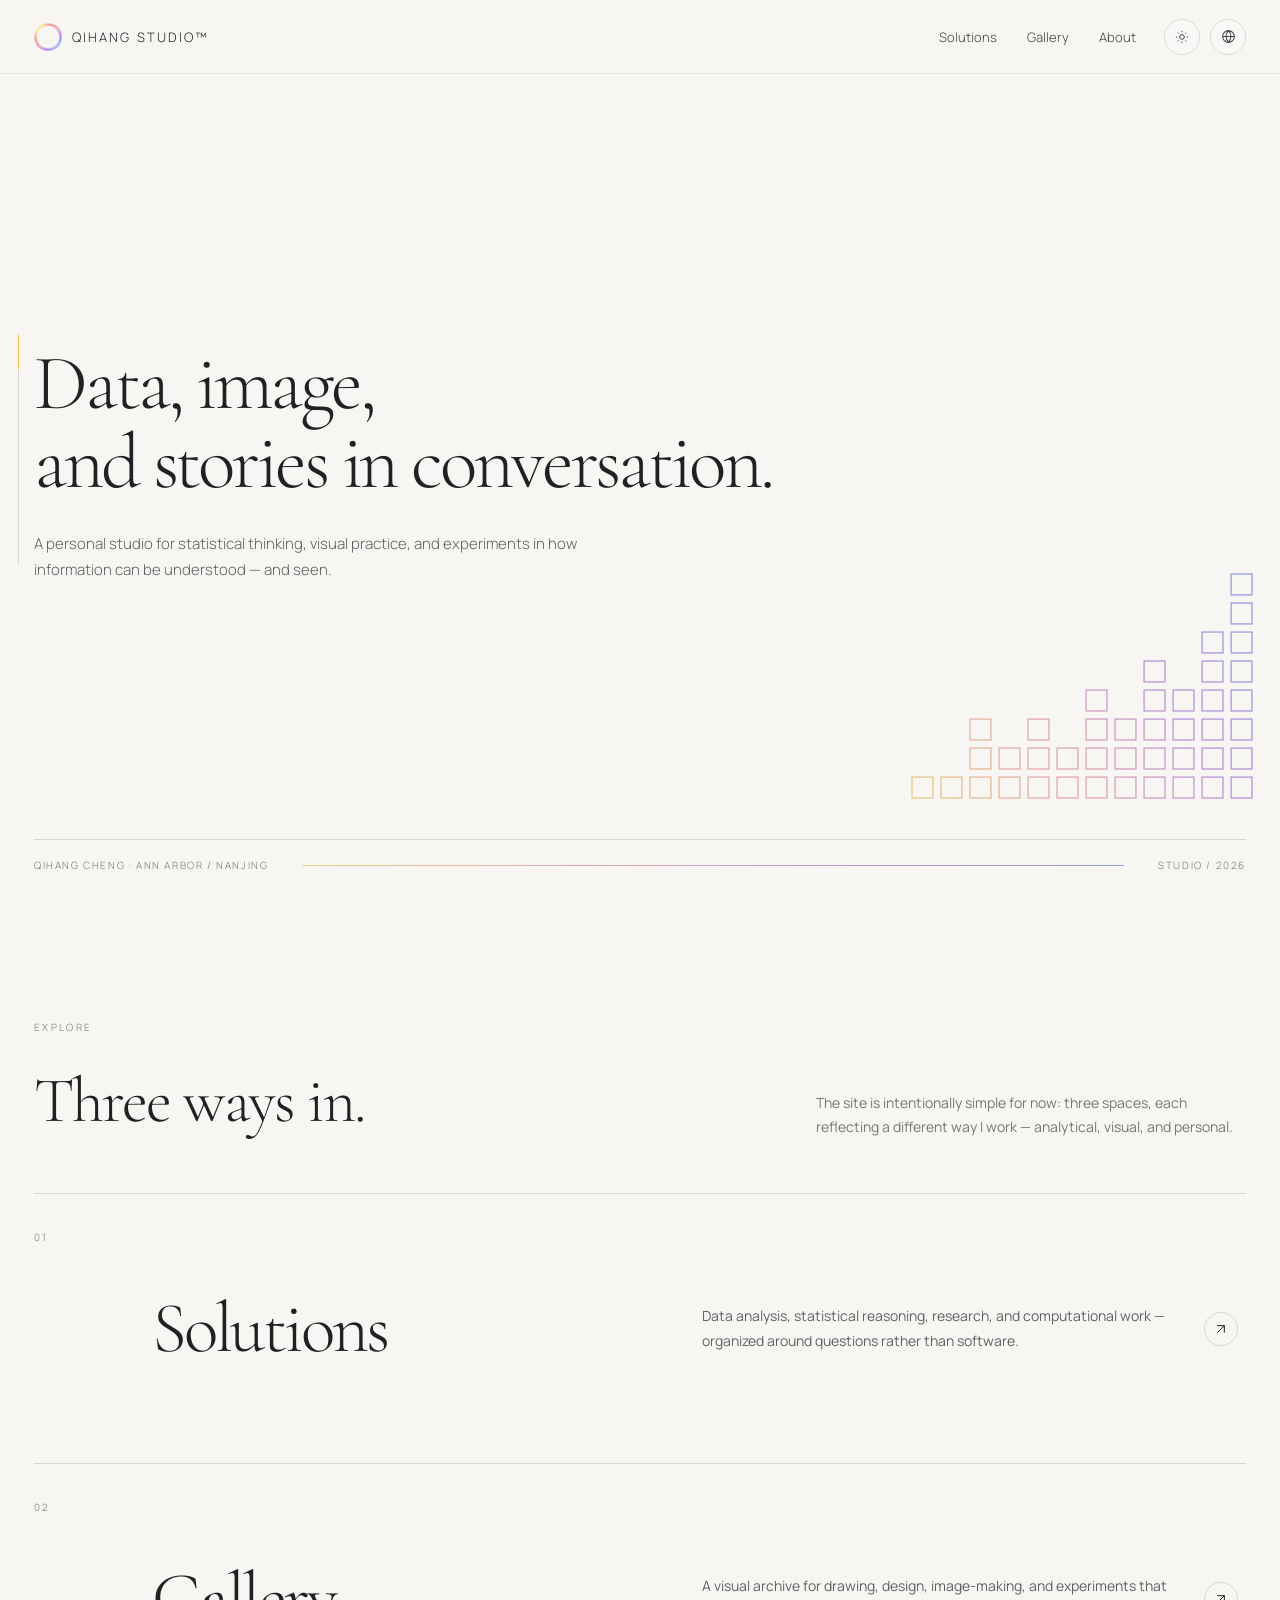
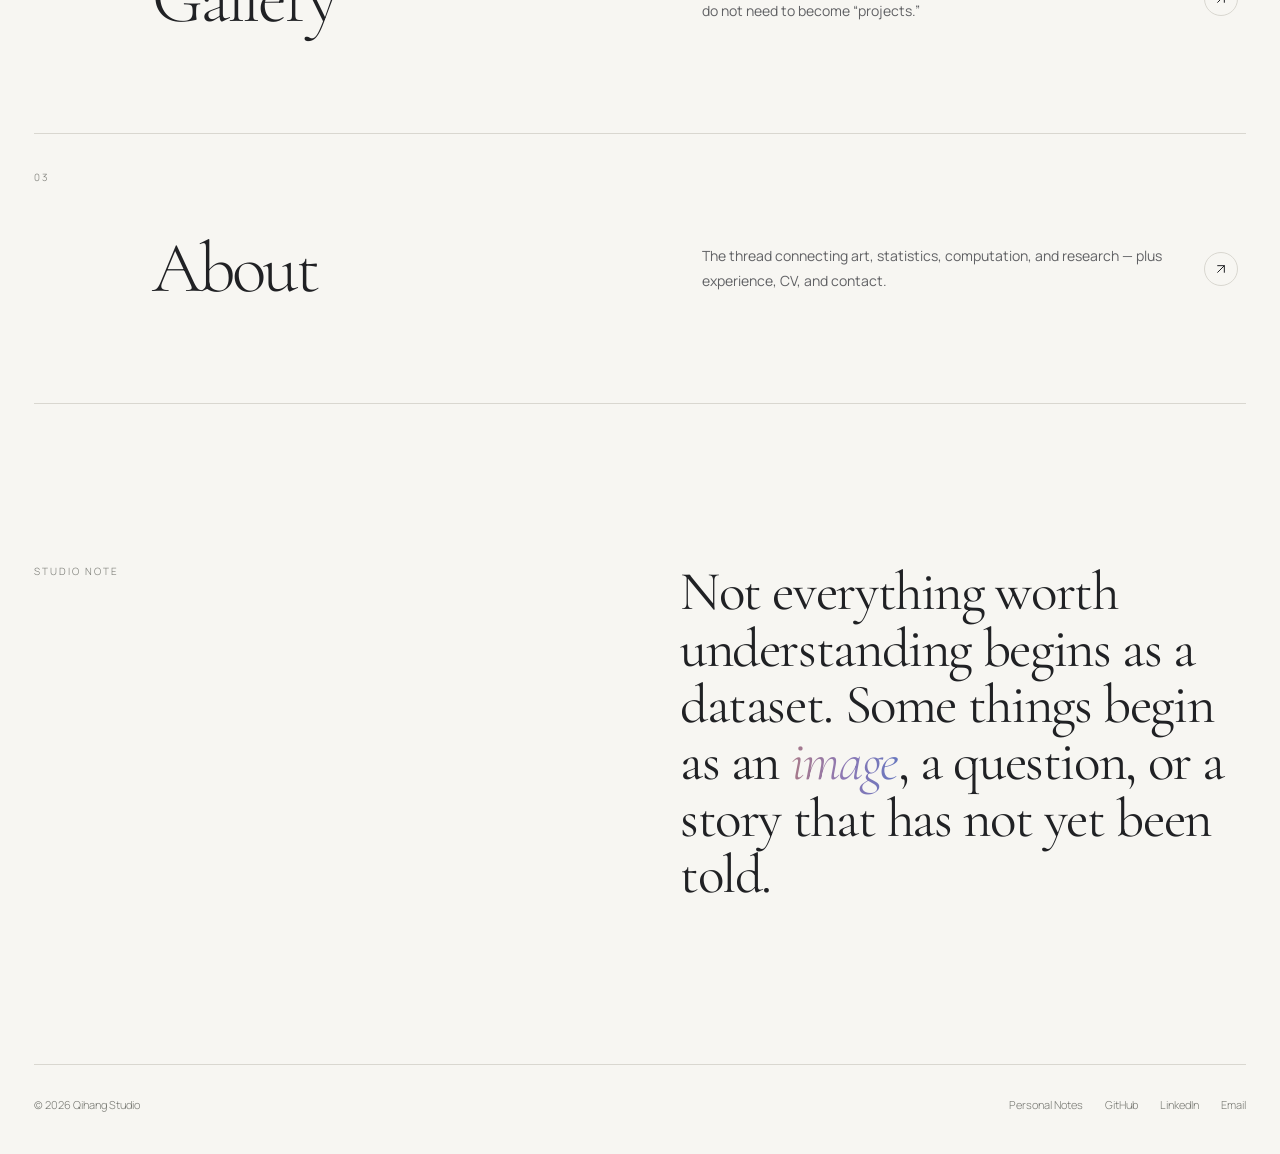
==== commit 6f4528db: "Update Gallery." ====
--- a/frontend/index.html
+++ b/frontend/index.html
@@ -135,19 +135,19 @@
           <div class="practice-number">01</div>
           <div class="practice-title" data-i18n="nav.solutions">Solutions</div>
           <div class="practice-desc" data-i18n="solutions.description">Data analysis, statistical reasoning, research, and computational work — organized around questions rather than software.</div>
-          <div class="arrow" aria-hidden="true">↗</div>
+          <div class="arrow" aria-hidden="true"><svg viewBox="0 0 24 24" width="16" height="16" fill="none" stroke="currentColor" stroke-width="1.5" stroke-linecap="round" stroke-linejoin="round" aria-hidden="true" focusable="false"><path d="M7 17 17 7M7 7h10v10"/></svg></div>
         </a>
         <a class="practice-item" id="gallery" href="gallery/index.html">
           <div class="practice-number">02</div>
           <div class="practice-title" data-i18n="nav.gallery">Gallery</div>
           <div class="practice-desc" data-i18n="gallery.description">A visual archive for drawing, design, image-making, and experiments that do not need to become “projects.”</div>
-          <div class="arrow" aria-hidden="true">↗</div>
+          <div class="arrow" aria-hidden="true"><svg viewBox="0 0 24 24" width="16" height="16" fill="none" stroke="currentColor" stroke-width="1.5" stroke-linecap="round" stroke-linejoin="round" aria-hidden="true" focusable="false"><path d="M7 17 17 7M7 7h10v10"/></svg></div>
         </a>
         <a class="practice-item" id="about" href="about/index.html">
           <div class="practice-number">03</div>
           <div class="practice-title" data-i18n="nav.about">About</div>
           <div class="practice-desc" data-i18n="about.description">The thread connecting art, statistics, computation, and research — plus experience, CV, and contact.</div>
-          <div class="arrow" aria-hidden="true">↗</div>
+          <div class="arrow" aria-hidden="true"><svg viewBox="0 0 24 24" width="16" height="16" fill="none" stroke="currentColor" stroke-width="1.5" stroke-linecap="round" stroke-linejoin="round" aria-hidden="true" focusable="false"><path d="M7 17 17 7M7 7h10v10"/></svg></div>
         </a>
       </div>
     </section>
--- a/frontend/assets/site.css
+++ b/frontend/assets/site.css
@@ -590,6 +590,9 @@
     }
     .manifesto-quote em {
       display: inline-block;
+      /* Extend the gradient paint area for italic ascenders and descenders without changing line spacing. */
+      padding-block: .12em .22em;
+      margin-block: -.12em -.22em;
       white-space: nowrap;
       font-weight: 300;
 background: linear-gradient(90deg, var(--quote-a), var(--quote-b), var(--quote-c));
@@ -742,6 +745,9 @@
       display: inline-block;
       white-space: nowrap;
     }
+    @media (max-width: 820px) {
+      html[lang="en"] .hero-title .title-conversation { display: block; }
+    }
     html[lang="fr"] .practice-title {
       hyphens: auto;
     }
@@ -781,6 +787,8 @@
 .mobile-page-nav { display: none; }
 @media (max-width: 820px) {
   .mobile-page-nav {
+    /* Keep links above .hero-inner (z-index: 2), below the fixed header and its menus. */
+    z-index: 3;
     position: absolute; top: 92px; left: 20px; right: 20px;
     display: flex; gap: 24px; font-size: 11px; color: var(--muted); line-height: 1.4;
   }
@@ -796,3 +804,6 @@
 }
 
 html:is([lang="zh-CN"], [lang="zh-Hant"]) :is(h1, .practice-head h2, .practice-title, .manifesto-quote) { font-weight: 400; }
+
+/* Use vector link arrows so mobile platforms cannot substitute emoji glyphs. */
+:is(.arrow, .note-arrow) > svg { display: block; flex-shrink: 0; }
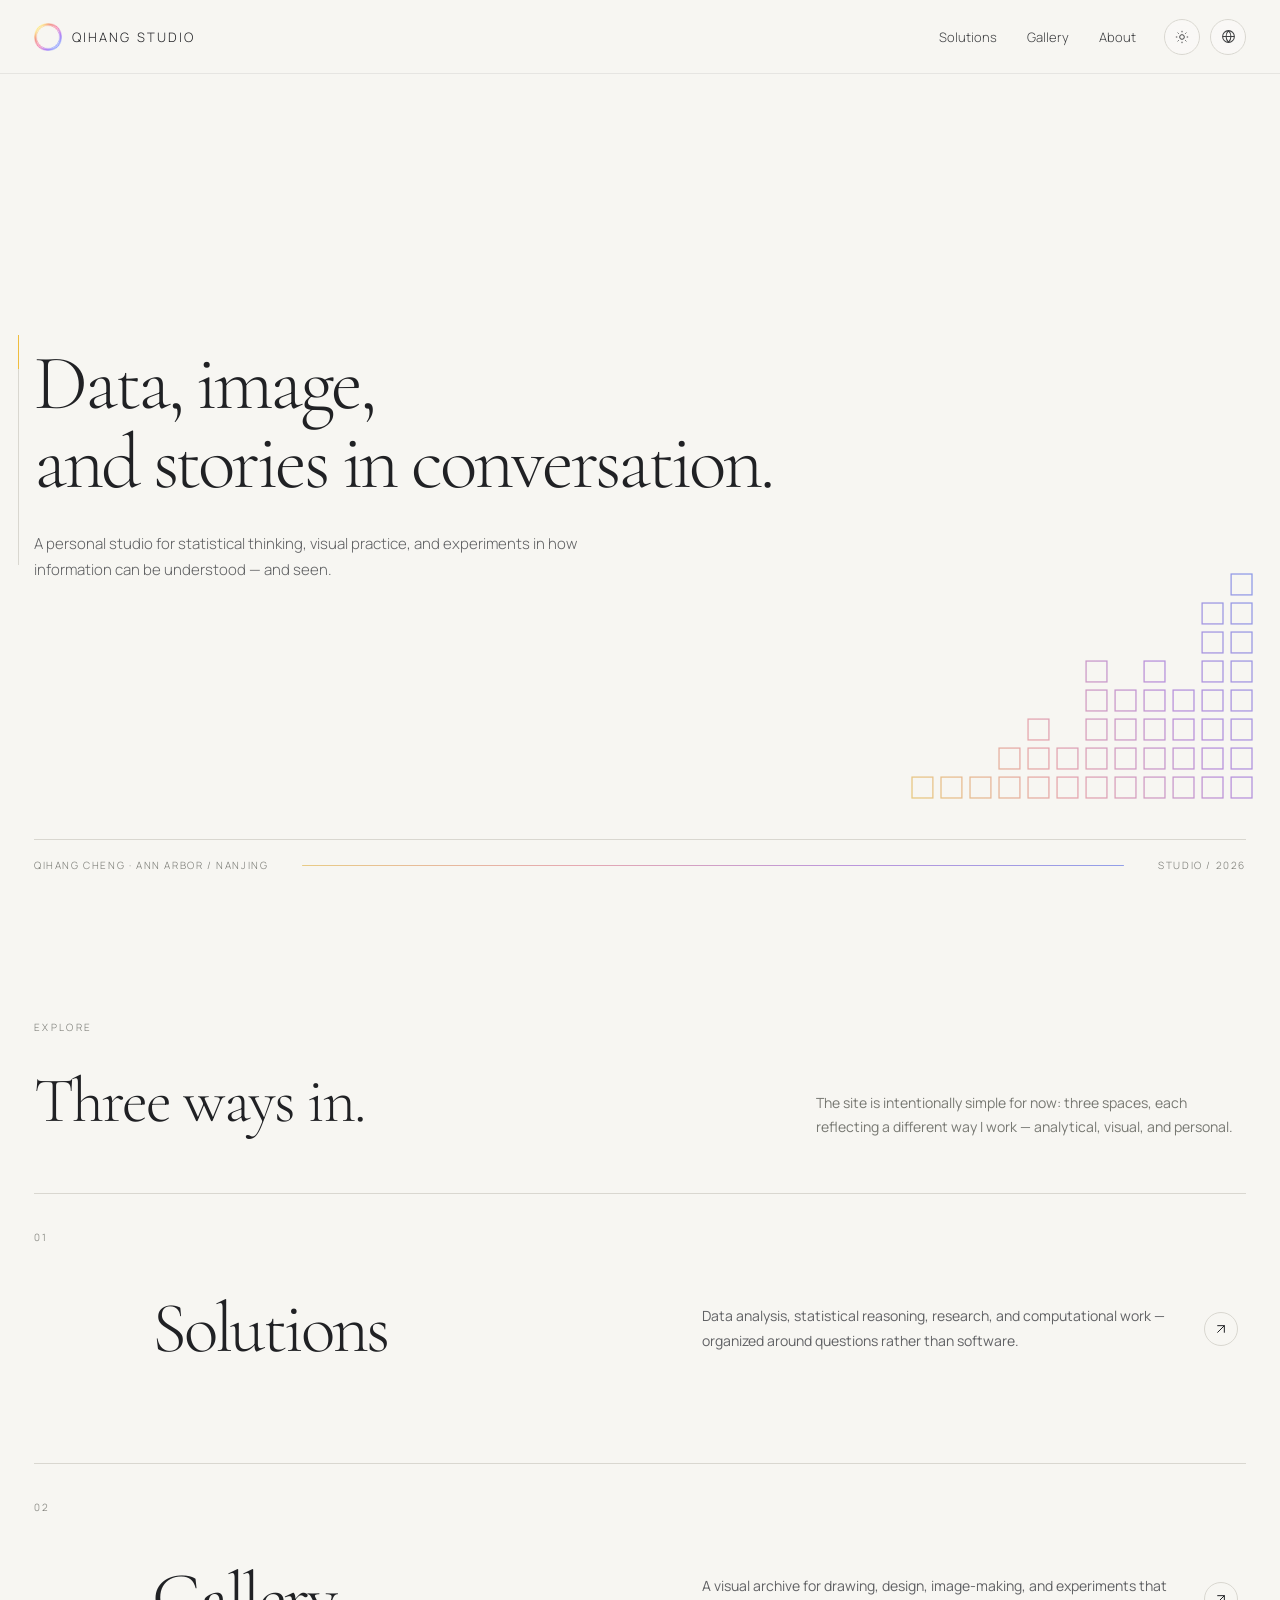
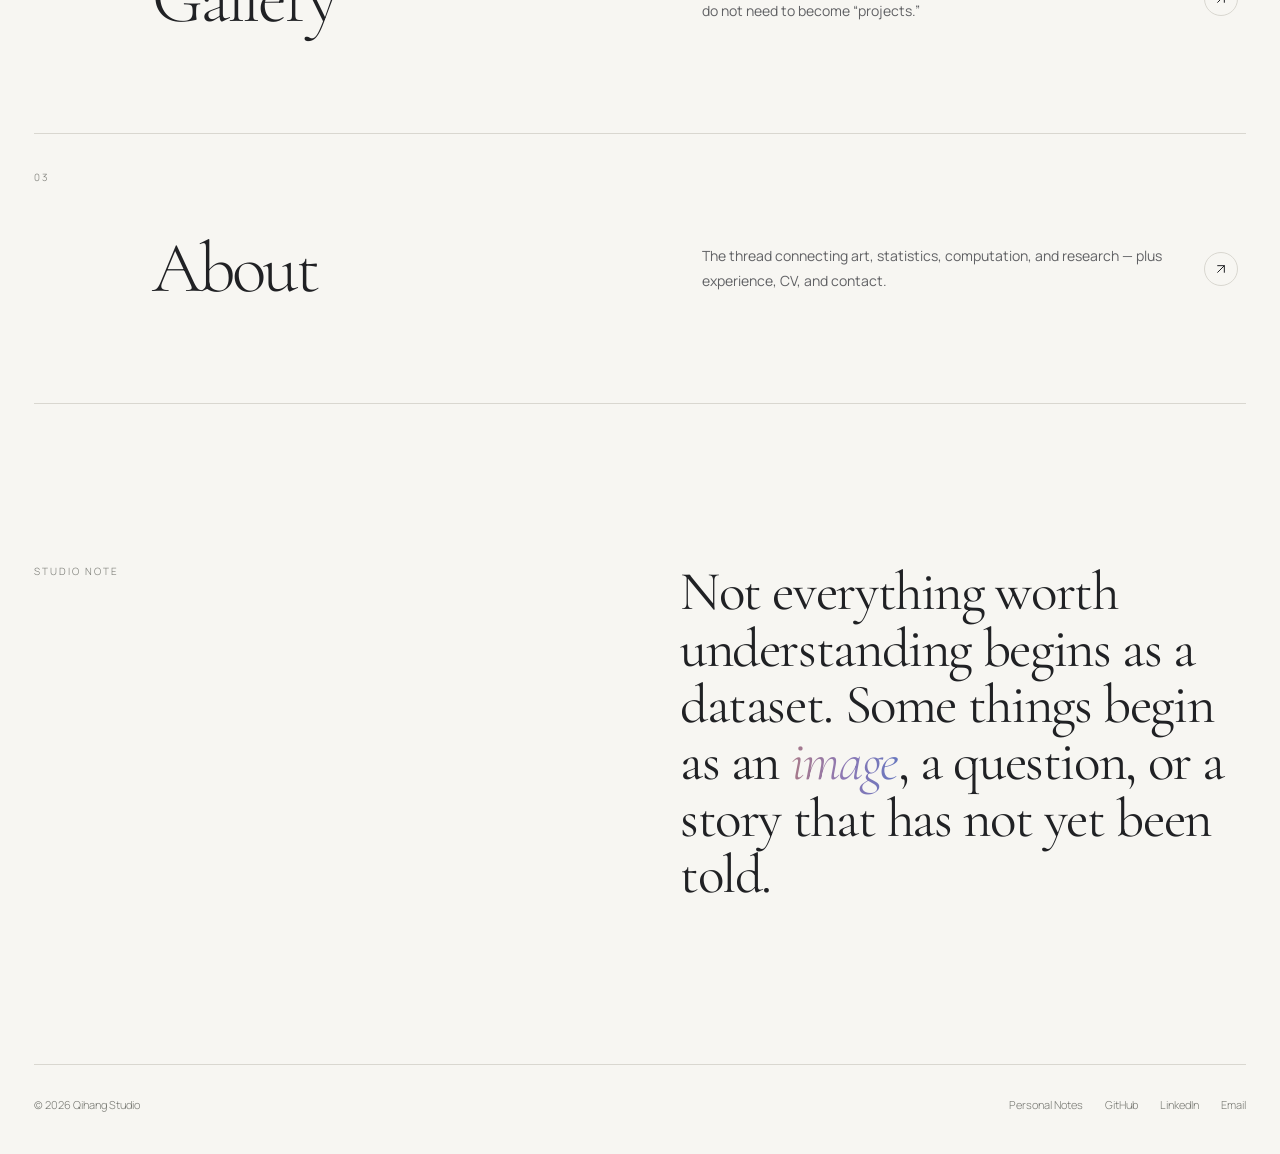
==== commit 2a5b43bb: "Modified Personal Notes." ====
--- a/frontend/index.html
+++ b/frontend/index.html
@@ -21,7 +21,7 @@
   </div>
   <header class="site-header">
     <div class="header-inner">
-      <a class="brand" href="index.html"><span class="brand-logo" aria-hidden="true"><img src="assets/brand/logo.png" alt="" width="28" height="28"><span class="logo-gradient-shift"></span></span><span>Qihang Studio™</span></a>
+      <a class="brand" href="index.html"><span class="brand-logo" aria-hidden="true"><img src="assets/brand/logo.png" alt="" width="28" height="28"><span class="logo-gradient-shift"></span></span><span>Qihang Studio</span></a>
       <div class="nav-wrap">
         <nav aria-label="Primary navigation" data-i18n-aria-label="nav.label">
           <a href="solutions/index.html" data-i18n="nav.solutions">Solutions</a>
